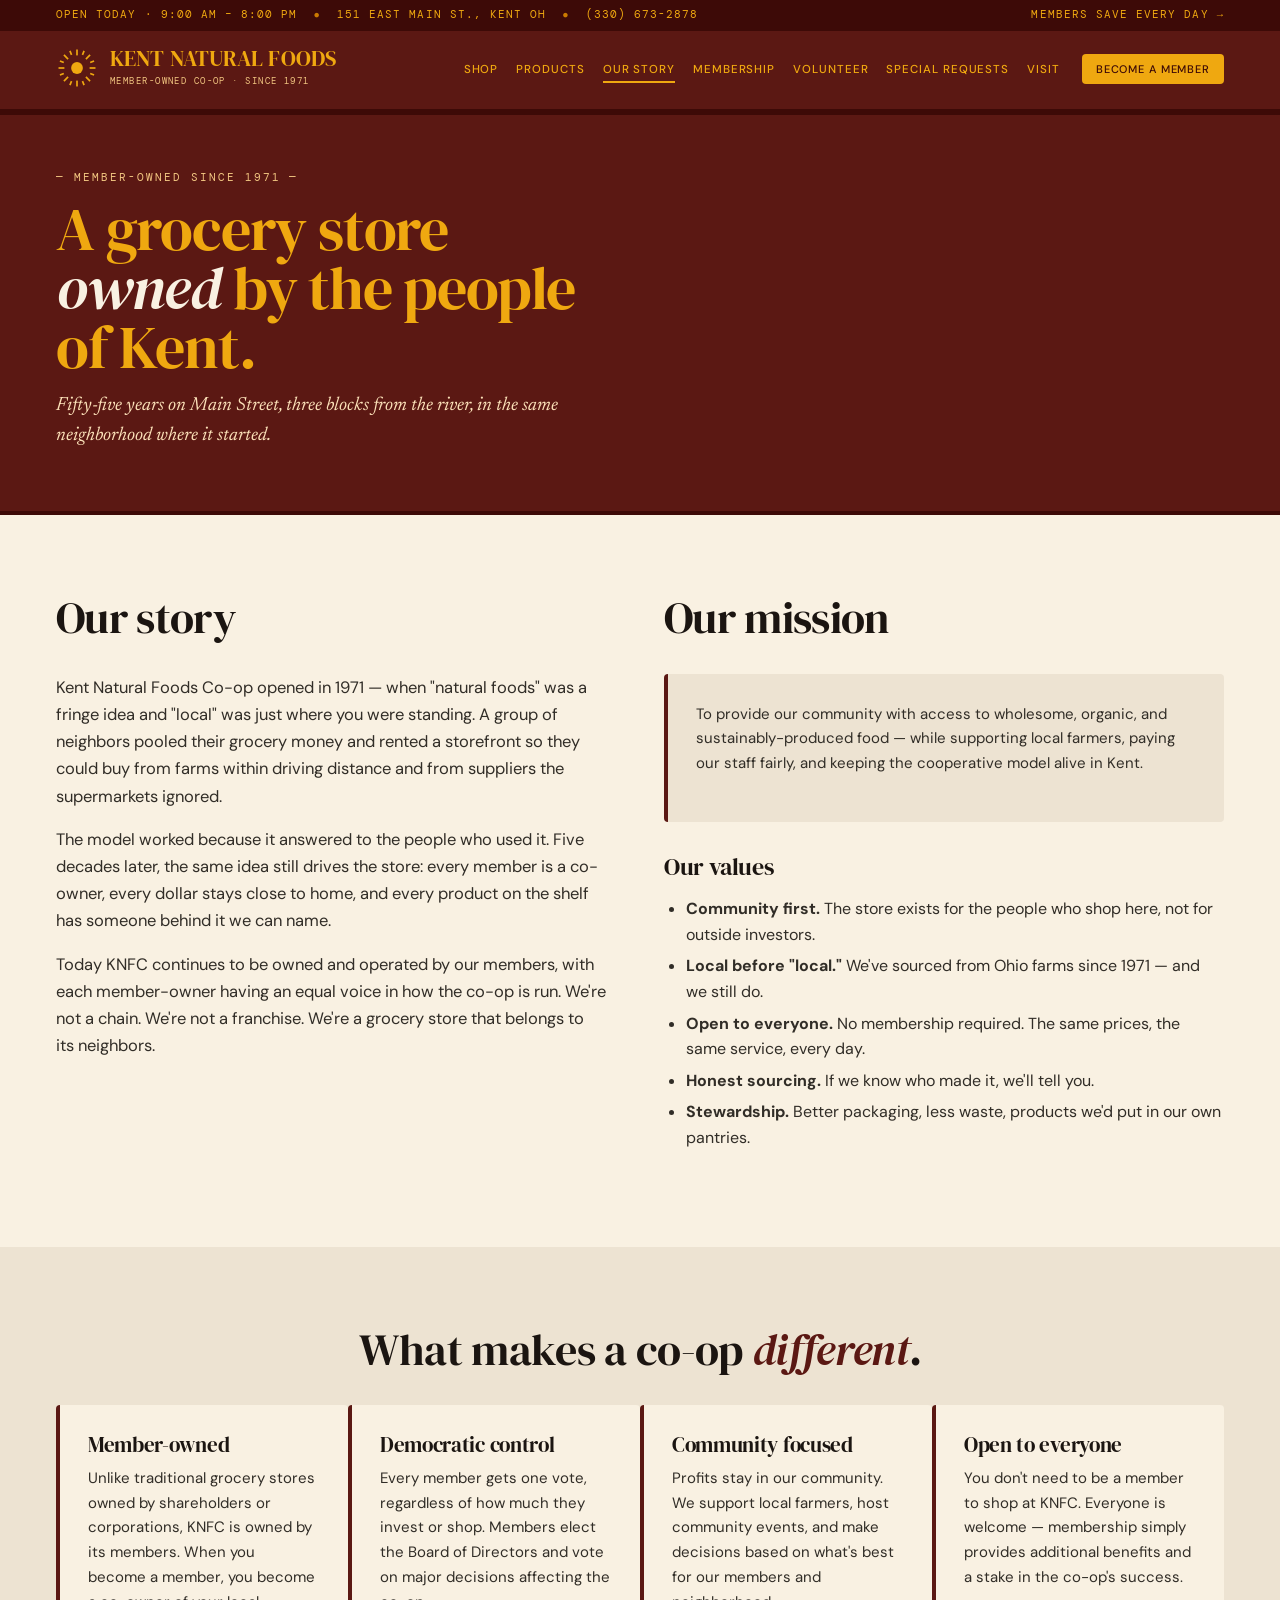
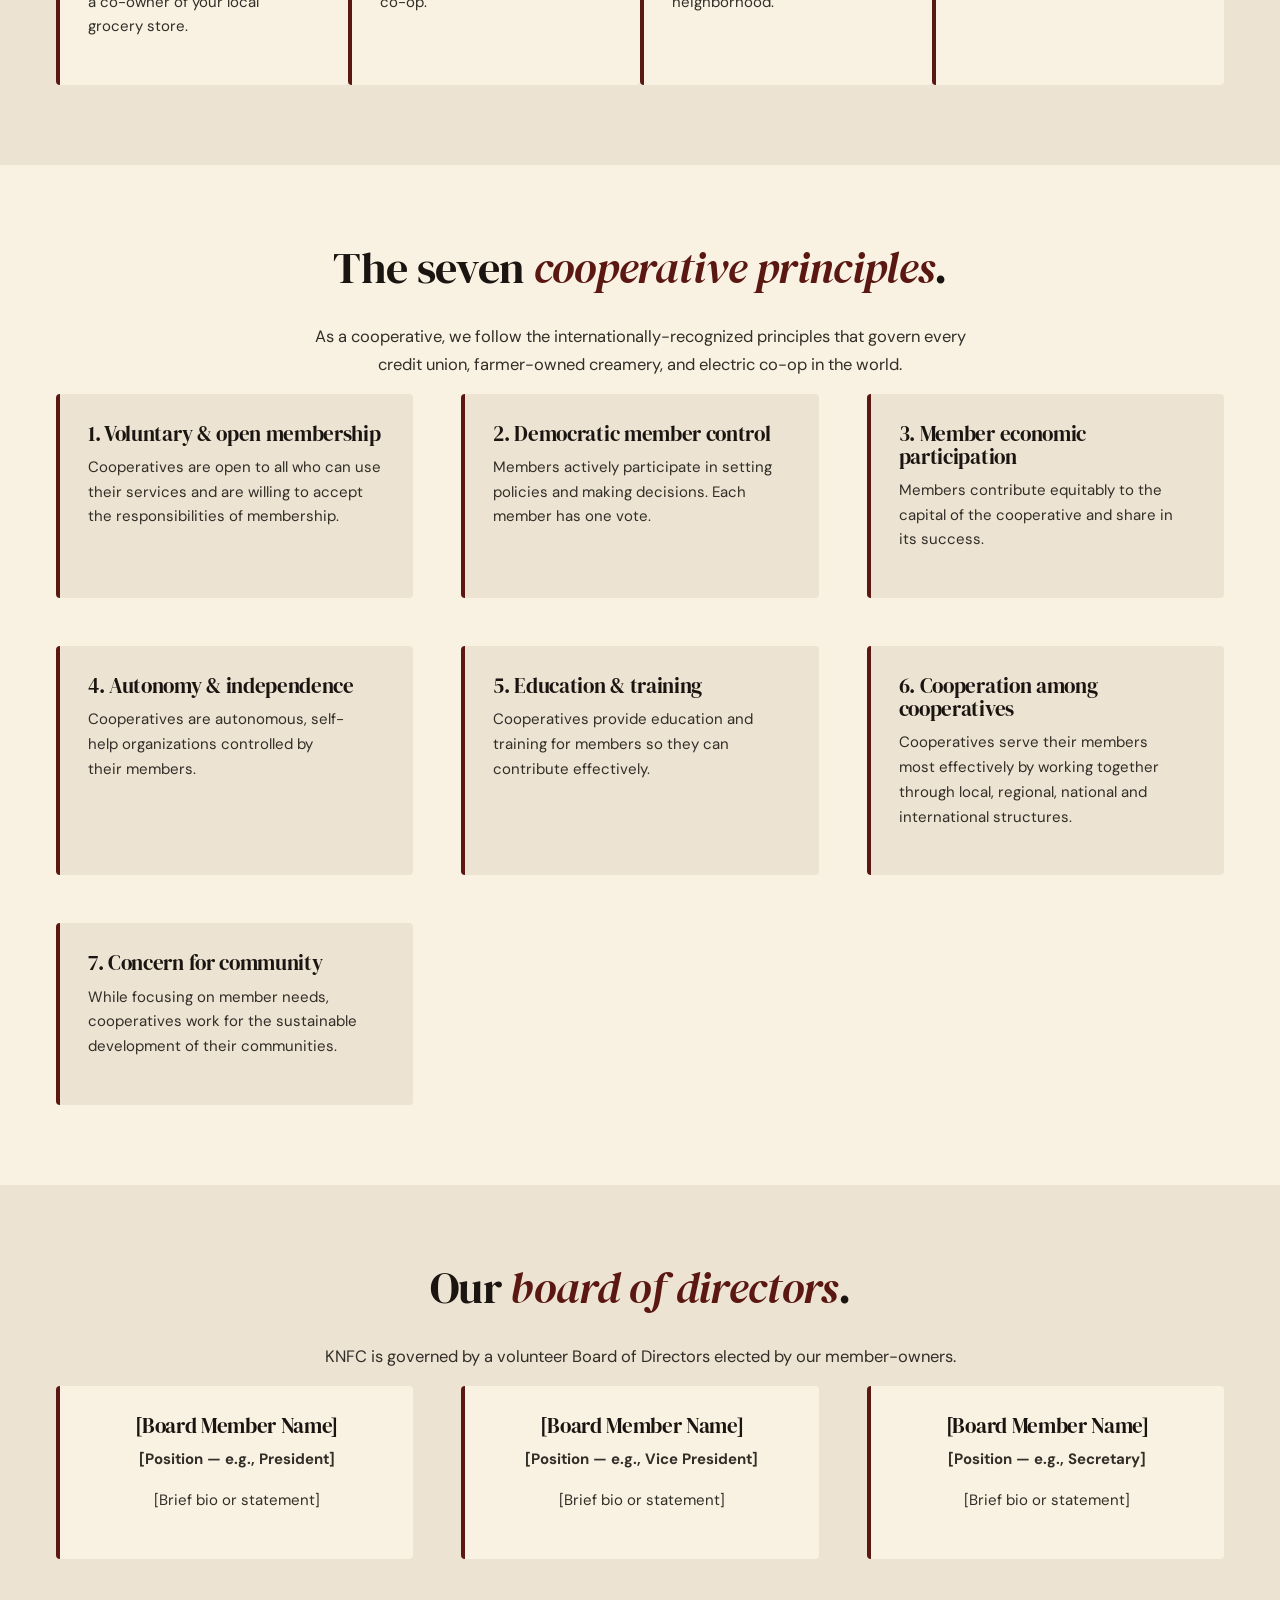
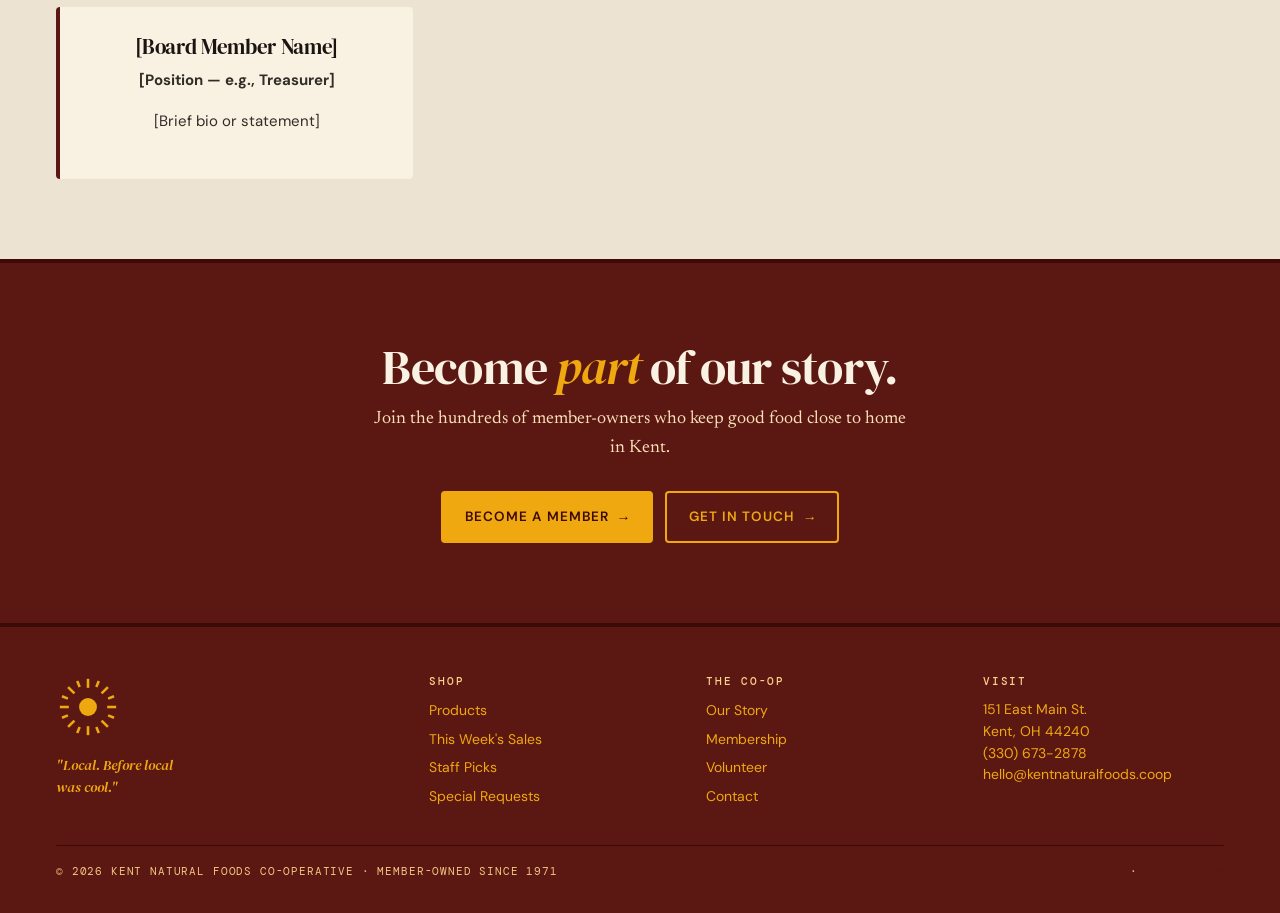
==== about.html @ 54721c62 "Update site design and assets (May 24, 2026)" ====
<!DOCTYPE html>
<html lang="en">
<head>
    <meta charset="UTF-8">
    <meta name="viewport" content="width=device-width, initial-scale=1.0">
    <title>Our Story · Kent Natural Foods Co-op</title>
    <meta name="description" content="Kent Natural Foods Co-op has been a member-owned community grocery store on Main Street since 1971. Our history, mission, and cooperative principles.">
    <link rel="stylesheet" href="css/styles.css?v=2">
    <link rel="preconnect" href="https://fonts.googleapis.com">
    <link rel="preconnect" href="https://fonts.gstatic.com" crossorigin>
    <link href="https://fonts.googleapis.com/css2?family=DM+Serif+Display:ital@0;1&family=Newsreader:ital,opsz,wght@0,6..72,400;0,6..72,500;0,6..72,600;1,6..72,400;1,6..72,500&family=DM+Sans:opsz,wght@9..40,400;9..40,500;9..40,600;9..40,700&family=DM+Mono:wght@400;500&display=swap" rel="stylesheet">
</head>
<body>
    <div id="header-placeholder"></div>

    <main>
        <section class="page-header">
            <div class="container">
                <div class="pre">— Member-owned since 1971 —</div>
                <h1>A grocery store <em>owned</em> by the people of Kent.</h1>
                <p>Fifty-five years on Main Street, three blocks from the river, in the same neighborhood where it started.</p>
            </div>
        </section>

        <section class="content-section">
            <div class="container">
                <div class="content-grid">
                    <div>
                        <h2>Our story</h2>
                        <p>Kent Natural Foods Co-op opened in 1971 — when "natural foods" was a fringe idea and "local" was just where you were standing. A group of neighbors pooled their grocery money and rented a storefront so they could buy from farms within driving distance and from suppliers the supermarkets ignored.</p>
                        <p>The model worked because it answered to the people who used it. Five decades later, the same idea still drives the store: every member is a co-owner, every dollar stays close to home, and every product on the shelf has someone behind it we can name.</p>
                        <p>Today KNFC continues to be owned and operated by our members, with each member-owner having an equal voice in how the co-op is run. We're not a chain. We're not a franchise. We're a grocery store that belongs to its neighbors.</p>
                    </div>
                    <div>
                        <h2>Our mission</h2>
                        <div class="content-card">
                            <p>To provide our community with access to wholesome, organic, and sustainably-produced food — while supporting local farmers, paying our staff fairly, and keeping the cooperative model alive in Kent.</p>
                        </div>

                        <h3 class="mt-2">Our values</h3>
                        <ul>
                            <li><strong>Community first.</strong> The store exists for the people who shop here, not for outside investors.</li>
                            <li><strong>Local before "local."</strong> We've sourced from Ohio farms since 1971 — and we still do.</li>
                            <li><strong>Open to everyone.</strong> No membership required. The same prices, the same service, every day.</li>
                            <li><strong>Honest sourcing.</strong> If we know who made it, we'll tell you.</li>
                            <li><strong>Stewardship.</strong> Better packaging, less waste, products we'd put in our own pantries.</li>
                        </ul>
                    </div>
                </div>
            </div>
        </section>

        <section class="content-section alt-bg">
            <div class="container">
                <h2 class="text-center">What makes a co-op <em>different</em>.</h2>
                <div class="benefits-grid mt-2" style="grid-template-columns: repeat(auto-fit, minmax(240px, 1fr)); border-top: none; margin-top: 2rem;">
                    <div class="content-card">
                        <h3>Member-owned</h3>
                        <p>Unlike traditional grocery stores owned by shareholders or corporations, KNFC is owned by its members. When you become a member, you become a co-owner of your local grocery store.</p>
                    </div>
                    <div class="content-card">
                        <h3>Democratic control</h3>
                        <p>Every member gets one vote, regardless of how much they invest or shop. Members elect the Board of Directors and vote on major decisions affecting the co-op.</p>
                    </div>
                    <div class="content-card">
                        <h3>Community focused</h3>
                        <p>Profits stay in our community. We support local farmers, host community events, and make decisions based on what's best for our members and neighborhood.</p>
                    </div>
                    <div class="content-card">
                        <h3>Open to everyone</h3>
                        <p>You don't need to be a member to shop at KNFC. Everyone is welcome — membership simply provides additional benefits and a stake in the co-op's success.</p>
                    </div>
                </div>
            </div>
        </section>

        <section class="content-section">
            <div class="container">
                <h2 class="text-center">The seven <em>cooperative principles</em>.</h2>
                <p class="text-center mb-2" style="max-width: 60ch; margin-left: auto; margin-right: auto;">As a cooperative, we follow the internationally-recognized principles that govern every credit union, farmer-owned creamery, and electric co-op in the world.</p>
                <div class="content-grid">
                    <div class="content-card">
                        <h3>1. Voluntary &amp; open membership</h3>
                        <p>Cooperatives are open to all who can use their services and are willing to accept the responsibilities of membership.</p>
                    </div>
                    <div class="content-card">
                        <h3>2. Democratic member control</h3>
                        <p>Members actively participate in setting policies and making decisions. Each member has one vote.</p>
                    </div>
                    <div class="content-card">
                        <h3>3. Member economic participation</h3>
                        <p>Members contribute equitably to the capital of the cooperative and share in its success.</p>
                    </div>
                    <div class="content-card">
                        <h3>4. Autonomy &amp; independence</h3>
                        <p>Cooperatives are autonomous, self-help organizations controlled by their members.</p>
                    </div>
                    <div class="content-card">
                        <h3>5. Education &amp; training</h3>
                        <p>Cooperatives provide education and training for members so they can contribute effectively.</p>
                    </div>
                    <div class="content-card">
                        <h3>6. Cooperation among cooperatives</h3>
                        <p>Cooperatives serve their members most effectively by working together through local, regional, national and international structures.</p>
                    </div>
                    <div class="content-card">
                        <h3>7. Concern for community</h3>
                        <p>While focusing on member needs, cooperatives work for the sustainable development of their communities.</p>
                    </div>
                </div>
            </div>
        </section>

        <section class="content-section alt-bg">
            <div class="container">
                <h2 class="text-center">Our <em>board of directors</em>.</h2>
                <p class="text-center mb-2" style="max-width: 60ch; margin-left: auto; margin-right: auto;">KNFC is governed by a volunteer Board of Directors elected by our member-owners.</p>

                <!-- UPDATE with actual board members -->
                <div class="content-grid">
                    <div class="content-card text-center">
                        <h3>[Board Member Name]</h3>
                        <p><strong>[Position — e.g., President]</strong></p>
                        <p>[Brief bio or statement]</p>
                    </div>
                    <div class="content-card text-center">
                        <h3>[Board Member Name]</h3>
                        <p><strong>[Position — e.g., Vice President]</strong></p>
                        <p>[Brief bio or statement]</p>
                    </div>
                    <div class="content-card text-center">
                        <h3>[Board Member Name]</h3>
                        <p><strong>[Position — e.g., Secretary]</strong></p>
                        <p>[Brief bio or statement]</p>
                    </div>
                    <div class="content-card text-center">
                        <h3>[Board Member Name]</h3>
                        <p><strong>[Position — e.g., Treasurer]</strong></p>
                        <p>[Brief bio or statement]</p>
                    </div>
                </div>
            </div>
        </section>

        <section class="cta-section">
            <div class="container">
                <div class="cta-content">
                    <h2>Become <em>part</em> of our story.</h2>
                    <p>Join the hundreds of member-owners who keep good food close to home in Kent.</p>
                    <div class="cta-buttons">
                        <a href="membership.html" class="btn btn-primary">Become a Member</a>
                        <a href="contact.html" class="btn btn-secondary">Get in Touch</a>
                    </div>
                </div>
            </div>
        </section>
    </main>

    <div id="footer-placeholder"></div>

    <script src="js/main.js"></script>
</body>
</html>
---- css/styles.css ----
/* =====================================================
   KNFC Website Styles — v2 (May 2026)
   Kent Natural Foods Co-op · Member-Owned Since 1971
   =====================================================
   Palette pulled from the storefront:
   - Maroon awning + marigold lettering = primary chrome
   - Forest + rust = supporting accents (tote bags, floor)
   - Cream + paper = backgrounds
   ===================================================== */

:root {
    /* PRIMARY CHROME — from the awning */
    --color-maroon:       oklch(0.32 0.10 28);
    --color-maroon-deep:  oklch(0.24 0.08 28);
    --color-maroon-soft:  oklch(0.42 0.10 28);
    --color-marigold:     oklch(0.78 0.16 78);
    --color-marigold-deep:oklch(0.65 0.16 70);

    /* SUPPORTING — from totes + interior */
    --color-forest:       oklch(0.36 0.07 145);
    --color-forest-light: oklch(0.55 0.10 142);
    --color-rust:         oklch(0.58 0.13 50);
    --color-brick:        oklch(0.52 0.12 32);

    /* NEUTRALS */
    --color-cream:        oklch(0.96 0.022 85);
    --color-paper:        oklch(0.92 0.025 80);
    --color-white:        #ffffff;
    --color-ink:          oklch(0.20 0.012 50);
    --color-gray-dark:    oklch(0.30 0.012 80);
    --color-gray:         oklch(0.50 0.010 80);
    --color-gray-light:   oklch(0.85 0.015 80);
    --color-rule:         oklch(0.80 0.020 80);
    --color-black:        #1a1a1a;

    /* LEGACY ALIASES — kept so existing class references still work */
    --color-primary:       var(--color-maroon);
    --color-primary-light: var(--color-maroon-soft);
    --color-primary-dark:  var(--color-maroon-deep);
    --color-secondary:       var(--color-marigold-deep);
    --color-secondary-light: var(--color-marigold);
    --color-accent:  var(--color-rust);
    --color-success: var(--color-forest);
    --color-error:   var(--color-brick);

    /* TYPOGRAPHY */
    --font-display: "DM Serif Display", "Cooper BT", Georgia, serif;
    --font-heading: "DM Serif Display", "Cooper BT", Georgia, serif;
    --font-editorial: "Newsreader", "Iowan Old Style", Georgia, serif;
    --font-body: "DM Sans", -apple-system, BlinkMacSystemFont, "Segoe UI", sans-serif;
    --font-mono: "DM Mono", ui-monospace, Menlo, monospace;

    /* SPACING */
    --spacing-xs: 0.5rem;
    --spacing-sm: 1rem;
    --spacing-md: 2rem;
    --spacing-lg: 3rem;
    --spacing-xl: 5rem;

    /* RADIUS — co-op aesthetic favors crisp corners */
    --radius-sm: 3px;
    --radius-md: 4px;
    --radius-lg: 6px;

    /* SHADOWS */
    --shadow-sm: 0 1px 2px rgba(0,0,0,0.06);
    --shadow-md: 0 8px 18px -10px rgba(0,0,0,0.18);
    --shadow-lg: 0 24px 48px -20px rgba(0,0,0,0.20);

    /* TRANSITIONS */
    --transition-fast: 0.18s ease;
    --transition-normal: 0.28s ease;
}

/* =====================================================
   RESET & BASE
   ===================================================== */
*, *::before, *::after { box-sizing: border-box; margin: 0; padding: 0; }
html { font-size: 16px; scroll-behavior: smooth; }
body {
    font-family: var(--font-body);
    font-size: 16px;
    line-height: 1.6;
    color: var(--color-ink);
    background-color: var(--color-cream);
    -webkit-font-smoothing: antialiased;
}
img { max-width: 100%; height: auto; display: block; }

a {
    color: var(--color-maroon);
    text-decoration: none;
    transition: color var(--transition-fast);
}
a:hover { color: var(--color-maroon-soft); }

h1, h2, h3, h4, h5, h6 {
    font-family: var(--font-display);
    font-weight: 400;
    line-height: 1.1;
    letter-spacing: -0.015em;
    color: var(--color-ink);
}
h1 { font-size: 3rem; }
h2 { font-size: 2.25rem; }
h3 { font-size: 1.45rem; }
h4 { font-size: 1.15rem; }

p { text-wrap: pretty; }

/* Container */
.container {
    width: 100%;
    max-width: 1200px;
    margin: 0 auto;
    padding: 0 var(--spacing-sm);
}

/* =====================================================
   THE AWNING HEADER — the literal storefront awning
   ===================================================== */
.site-header {
    background-color: var(--color-maroon);
    border-bottom: 4px solid var(--color-maroon-deep);
    position: sticky;
    top: 0;
    z-index: 1000;
    box-shadow: 0 2px 0 var(--color-maroon-deep);
}

/* Thin utility ribbon ABOVE the awning */
.utility-ribbon {
    background-color: var(--color-maroon-deep);
    color: var(--color-marigold);
    font-family: var(--font-mono);
    font-size: 10.5px;
    letter-spacing: 0.10em;
    text-transform: uppercase;
    padding: 8px 0;
    line-height: 1.4;
}
.utility-ribbon .container {
    display: flex;
    justify-content: space-between;
    flex-wrap: wrap;
    gap: 8px 20px;
    align-items: center;
}
.utility-ribbon .dot {
    color: var(--color-marigold-deep);
    margin: 0 8px;
}
.utility-ribbon a { color: var(--color-marigold); }

.header-content {
    display: flex;
    justify-content: space-between;
    align-items: center;
    padding: 16px 0 20px;
    gap: 20px;
}

/* WORDMARK lockup — sun mark + KNFC */
.logo {
    display: flex;
    align-items: center;
    gap: 12px;
    text-decoration: none;
    flex-shrink: 0;
    min-width: 0;
}
.logo:hover { color: inherit; }
.logo-sun {
    width: 42px;
    height: 42px;
    color: var(--color-marigold);
    flex-shrink: 0;
}
.logo-sun svg { width: 100%; height: 100%; display: block; }
.logo-text-wrap { display: flex; flex-direction: column; min-width: 0; }
.logo-text {
    font-family: var(--font-display);
    font-size: 22px;
    color: var(--color-marigold);
    line-height: 1;
    letter-spacing: 0.005em;
    text-transform: uppercase;
    white-space: nowrap;
}
.logo-tagline {
    font-family: var(--font-mono);
    font-size: 9px;
    letter-spacing: 0.16em;
    text-transform: uppercase;
    color: oklch(0.85 0.10 78);
    margin-top: 5px;
    white-space: nowrap;
}

/* NAV */
.nav-links {
    display: flex;
    list-style: none;
    gap: 18px;
    align-items: center;
}
.nav-links a {
    font-family: var(--font-body);
    font-weight: 500;
    font-size: 11.5px;
    letter-spacing: 0.08em;
    text-transform: uppercase;
    color: var(--color-marigold);
    padding: 6px 0;
    position: relative;
    white-space: nowrap;
}
.nav-links a::after {
    content: '';
    position: absolute;
    bottom: 0; left: 0; right: 0;
    height: 2px;
    background-color: var(--color-marigold);
    transform: scaleX(0);
    transform-origin: left;
    transition: transform var(--transition-fast);
}
.nav-links a:hover::after,
.nav-links a.active::after { transform: scaleX(1); }
.nav-links a.active { color: var(--color-marigold); }

/* Membership CTA in nav */
.nav-cta {
    background-color: var(--color-marigold);
    color: var(--color-maroon-deep) !important;
    padding: 8px 14px !important;
    border-radius: var(--radius-md);
    font-weight: 600;
    font-size: 11px !important;
    transition: background-color var(--transition-fast);
    margin-left: 4px;
}
.nav-cta::after { display: none; }
.nav-cta:hover { background-color: var(--color-marigold-deep); }

/* Mobile menu toggle */
.mobile-menu-toggle {
    display: none;
    flex-direction: column;
    gap: 5px;
    background: none;
    border: none;
    cursor: pointer;
    padding: 6px;
}
.mobile-menu-toggle span {
    display: block;
    width: 24px;
    height: 2.5px;
    background-color: var(--color-marigold);
    transition: var(--transition-fast);
}

/* =====================================================
   BUTTONS
   ===================================================== */
.btn {
    display: inline-flex;
    align-items: center;
    justify-content: center;
    gap: 10px;
    padding: 13px 22px;
    font-family: var(--font-body);
    font-size: 13.5px;
    font-weight: 600;
    text-transform: uppercase;
    letter-spacing: 0.08em;
    text-align: center;
    text-decoration: none;
    border-radius: var(--radius-md);
    cursor: pointer;
    transition: all var(--transition-fast);
    border: 2px solid transparent;
}
.btn::after {
    content: '→';
    font-family: var(--font-mono);
    font-weight: 400;
    font-size: 14px;
}
.btn-primary {
    background-color: var(--color-maroon);
    color: var(--color-marigold);
    border-color: var(--color-maroon);
}
.btn-primary:hover {
    background-color: var(--color-maroon-deep);
    border-color: var(--color-maroon-deep);
    color: var(--color-marigold);
}
.btn-secondary {
    background-color: transparent;
    color: var(--color-maroon);
    border-color: var(--color-maroon);
}
.btn-secondary:hover {
    background-color: var(--color-maroon);
    color: var(--color-marigold);
}
.btn-outline {
    background-color: transparent;
    color: var(--color-maroon);
    border-color: var(--color-maroon);
}
.btn-outline:hover {
    background-color: var(--color-maroon);
    color: var(--color-marigold);
}
.btn-sm { padding: 9px 16px; font-size: 11.5px; }

/* =====================================================
   HERO — split: storefront photo + chunky type
   ===================================================== */
.hero {
    display: grid;
    grid-template-columns: 1fr 1fr;
    background-color: var(--color-cream);
    border-bottom: 4px solid var(--color-maroon-deep);
}
.hero-photo {
    background: url('../images/Storefront-main.jpeg') center 30% / cover no-repeat;
    min-height: 580px;
    position: relative;
}
.hero-photo .open-badge {
    position: absolute;
    bottom: 28px; left: 28px;
    background-color: var(--color-maroon-deep);
    color: var(--color-marigold);
    padding: 12px 16px;
    font-family: var(--font-mono);
    font-size: 10.5px;
    letter-spacing: 0.16em;
    text-transform: uppercase;
    border-left: 4px solid var(--color-marigold);
}
.hero-photo .open-badge b {
    display: block;
    color: var(--color-cream);
    font-size: 13px;
    font-weight: 500;
    margin-top: 4px;
}

.hero-content {
    padding: 64px 48px;
    display: flex;
    flex-direction: column;
    justify-content: center;
}
.hero-eyebrow {
    font-family: var(--font-mono);
    font-size: 11.5px;
    letter-spacing: 0.20em;
    text-transform: uppercase;
    color: var(--color-maroon);
}
.hero h1 {
    font-family: var(--font-display);
    font-weight: 400;
    font-size: clamp(48px, 5.5vw, 72px);
    line-height: 0.96;
    letter-spacing: -0.02em;
    color: var(--color-ink);
    margin-top: 14px;
}
.hero h1 em {
    font-style: italic;
    color: var(--color-maroon);
}
.hero .since {
    font-family: var(--font-editorial);
    font-style: italic;
    font-size: 22px;
    color: var(--color-rust);
    margin-top: 16px;
}
.hero p {
    font-size: 17px;
    line-height: 1.6;
    color: var(--color-gray-dark);
    margin-top: 22px;
    max-width: 42ch;
}
.hero-buttons {
    display: flex;
    gap: 12px;
    margin-top: 28px;
    flex-wrap: wrap;
}

/* =====================================================
   MARQUEE — values strip between sections
   ===================================================== */
.marquee {
    background-color: var(--color-maroon-deep);
    color: var(--color-marigold);
    padding: 16px 0;
    overflow: hidden;
    border-top: 4px solid var(--color-maroon);
}
.marquee-track {
    display: flex;
    gap: 26px;
    align-items: center;
    font-family: var(--font-display);
    font-style: italic;
    font-size: 21px;
    white-space: nowrap;
    padding-left: 24px;
    animation: marquee-scroll 38s linear infinite;
}
.marquee-track .sep {
    display: inline-block;
    width: 8px; height: 8px;
    background-color: var(--color-marigold-deep);
    border-radius: 50%;
    flex-shrink: 0;
}
@keyframes marquee-scroll {
    from { transform: translateX(0); }
    to   { transform: translateX(-50%); }
}
@media (prefers-reduced-motion: reduce) {
    .marquee-track { animation: none; }
}

/* =====================================================
   QUICK INFO / VISIT STRIP
   ===================================================== */
.quick-info {
    padding: var(--spacing-xl) 0;
    background-color: var(--color-paper);
    border-bottom: 1px solid var(--color-rule);
}
.info-cards {
    display: grid;
    grid-template-columns: 1.2fr 1fr 1fr 1fr;
    gap: 36px;
    align-items: end;
}
.info-card { background: transparent; padding: 0; }
.info-card.info-title h2 {
    font-family: var(--font-display);
    font-size: 42px;
    line-height: 1;
    letter-spacing: -0.018em;
    max-width: 11ch;
    color: var(--color-ink);
}
.info-card.info-title h2 em {
    font-style: italic;
    color: var(--color-maroon);
}
.info-card .info-icon {
    display: none; /* emoji icons replaced with mono labels */
}
.info-card h3 {
    font-family: var(--font-mono);
    font-size: 10.5px;
    letter-spacing: 0.16em;
    text-transform: uppercase;
    color: var(--color-maroon);
    margin-bottom: 10px;
    font-weight: 500;
}
.info-card p {
    font-family: var(--font-editorial);
    font-weight: 500;
    font-size: 19px;
    line-height: 1.35;
    color: var(--color-ink);
}
.info-card a { color: var(--color-maroon); }
.info-card .info-tiny {
    display: block;
    font-family: var(--font-mono);
    font-size: 10.5px;
    color: var(--color-gray);
    margin-top: 8px;
    letter-spacing: 0.05em;
    text-transform: uppercase;
}

/* =====================================================
   MANIFESTO STRIP — "Before local was cool"
   ===================================================== */
.manifesto {
    padding: 80px 0;
    background-color: var(--color-cream);
    border-bottom: 1px solid var(--color-rule);
}
.manifesto .container {
    display: grid;
    grid-template-columns: 1fr 1.2fr;
    gap: 56px;
    align-items: center;
}
.manifesto-image {
    height: 460px;
    background: url('../images/Bags-knfc.jpeg') 60% 40% / cover no-repeat;
    border-radius: var(--radius-md);
}
.manifesto-copy .pre {
    font-family: var(--font-mono);
    font-size: 11.5px;
    letter-spacing: 0.18em;
    text-transform: uppercase;
    color: var(--color-maroon);
    margin-bottom: 12px;
}
.manifesto-copy h2 {
    font-family: var(--font-display);
    font-size: clamp(40px, 4.5vw, 60px);
    line-height: 1;
    letter-spacing: -0.02em;
}
.manifesto-copy h2 em {
    font-style: italic;
    color: var(--color-maroon);
}
.manifesto-copy p {
    font-family: var(--font-editorial);
    font-size: 19px;
    line-height: 1.55;
    color: var(--color-gray-dark);
    margin-top: 24px;
    max-width: 50ch;
}
.manifesto-copy p em {
    font-style: italic;
    color: var(--color-maroon);
}
.manifesto-signoff {
    font-family: var(--font-mono);
    font-size: 11px;
    letter-spacing: 0.16em;
    color: var(--color-gray);
    margin-top: 24px;
    text-transform: uppercase;
}

/* =====================================================
   FEATURE LINKS — Sales / Picks / Learn
   ===================================================== */
.feature-links {
    padding: var(--spacing-lg) 0;
    background-color: var(--color-paper);
}
.feature-link-cards {
    display: grid;
    grid-template-columns: repeat(auto-fit, minmax(260px, 1fr));
    gap: 18px;
}
.feature-link-card {
    display: flex;
    flex-direction: column;
    background-color: var(--color-cream);
    border: 1px solid var(--color-rule);
    border-left: 4px solid var(--color-maroon);
    padding: 28px 26px 26px;
    text-decoration: none;
    color: var(--color-ink);
    transition: transform var(--transition-fast), border-color var(--transition-fast);
    border-radius: var(--radius-md);
}
.feature-link-card:hover {
    transform: translateY(-3px);
    color: var(--color-ink);
    border-left-color: var(--color-marigold-deep);
}
.feature-link-icon { display: none; }
.feature-link-card h3 {
    font-family: var(--font-display);
    font-size: 26px;
    color: var(--color-ink);
    margin-bottom: 8px;
    line-height: 1.1;
}
.feature-link-card p {
    font-family: var(--font-editorial);
    font-size: 15.5px;
    color: var(--color-gray-dark);
    line-height: 1.5;
    flex: 1;
}
.feature-link-cta {
    display: inline-block;
    margin-top: 18px;
    font-family: var(--font-mono);
    font-size: 11px;
    font-weight: 500;
    letter-spacing: 0.14em;
    text-transform: uppercase;
    color: var(--color-maroon);
    border-bottom: 1px solid var(--color-maroon);
    padding-bottom: 2px;
    align-self: flex-start;
}

/* =====================================================
   WHY CO-OP / PRINCIPLES — dark band with sun
   ===================================================== */
.why-coop {
    padding: var(--spacing-xl) 0;
    background-color: var(--color-maroon-deep);
    color: var(--color-marigold);
    position: relative;
    overflow: hidden;
}
.why-coop .big-sun {
    position: absolute;
    top: -120px; right: -120px;
    width: 460px; height: 460px;
    color: oklch(0.30 0.10 28);
    opacity: 0.85;
    pointer-events: none;
}
.why-coop .container { position: relative; z-index: 1; }
.why-coop h2 {
    font-family: var(--font-display);
    color: var(--color-cream);
    font-size: clamp(42px, 4.5vw, 56px);
    line-height: 1;
    margin-bottom: 14px;
}
.why-coop h2 em {
    font-style: italic;
    color: var(--color-marigold);
}
.why-coop .pre {
    font-family: var(--font-mono);
    font-size: 11.5px;
    letter-spacing: 0.18em;
    text-transform: uppercase;
    color: var(--color-marigold-deep);
    margin-bottom: 24px;
}
.benefits-grid {
    display: grid;
    grid-template-columns: repeat(auto-fit, minmax(220px, 1fr));
    gap: 0;
    margin-top: 40px;
    border-top: 1px solid var(--color-marigold);
}
.benefit {
    padding: 28px 24px 30px;
    background-color: transparent;
    border-right: 1px solid oklch(0.32 0.08 28);
    border-bottom: 1px solid oklch(0.32 0.08 28);
    border-left: none;
}
.benefit:last-child { border-right: none; }
.benefit h3 {
    font-family: var(--font-display);
    font-style: italic;
    font-size: 22px;
    color: var(--color-cream);
    margin-bottom: 10px;
    line-height: 1.2;
}
.benefit h3::before {
    content: '— ';
    color: var(--color-marigold);
    font-style: normal;
}
.benefit p {
    font-family: var(--font-editorial);
    font-size: 15px;
    color: oklch(0.85 0.04 78);
    line-height: 1.55;
}
.cta-center {
    text-align: center;
    margin-top: 36px;
}
.cta-center .btn-outline {
    color: var(--color-marigold);
    border-color: var(--color-marigold);
}
.cta-center .btn-outline:hover {
    background-color: var(--color-marigold);
    color: var(--color-maroon-deep);
}

/* =====================================================
   DEPARTMENTS — image-led grid
   ===================================================== */
.departments-section {
    padding: var(--spacing-xl) 0;
    background-color: var(--color-paper);
    border-bottom: 1px solid var(--color-rule);
}
.departments-head {
    display: grid;
    grid-template-columns: 1fr 1fr;
    gap: 56px;
    align-items: end;
    margin-bottom: 36px;
}
.departments-head h2 {
    font-family: var(--font-display);
    font-size: clamp(40px, 4.5vw, 56px);
    line-height: 0.98;
    letter-spacing: -0.02em;
    max-width: 14ch;
}
.departments-head h2 em {
    font-style: italic;
    color: var(--color-maroon);
}
.departments-head p {
    font-family: var(--font-editorial);
    font-size: 17px;
    line-height: 1.55;
    color: var(--color-gray-dark);
    max-width: 48ch;
}
.dept-grid {
    display: grid;
    grid-template-columns: repeat(4, 1fr);
    gap: 16px;
}
.dept-card {
    aspect-ratio: 3 / 4;
    background-color: var(--color-cream);
    border-radius: var(--radius-md);
    overflow: hidden;
    display: flex;
    flex-direction: column;
    text-decoration: none;
    color: inherit;
    transition: transform var(--transition-fast);
}
.dept-card:hover { transform: translateY(-3px); color: inherit; }
.dept-card .dept-img {
    flex: 1;
    background-size: cover;
    background-position: center;
}
.dept-card .dept-label {
    background-color: var(--color-maroon);
    color: var(--color-marigold);
    padding: 12px 14px;
    display: flex;
    justify-content: space-between;
    align-items: center;
}
.dept-card .dept-name {
    font-family: var(--font-display);
    font-style: italic;
    font-size: 18px;
    line-height: 1;
}
.dept-card .dept-num {
    font-family: var(--font-mono);
    font-size: 10px;
    letter-spacing: 0.12em;
    color: var(--color-marigold);
    opacity: 0.7;
}

/* =====================================================
   ANNOUNCEMENTS / COMMUNITY BOARD
   ===================================================== */
.announcements {
    padding: var(--spacing-xl) 0;
    background-color: var(--color-cream);
    border-bottom: 1px solid var(--color-rule);
}
.announcements h2 {
    font-family: var(--font-display);
    font-size: clamp(36px, 4vw, 48px);
    color: var(--color-ink);
    margin-bottom: 36px;
    line-height: 1;
}
.announcements h2 em {
    font-style: italic;
    color: var(--color-maroon);
}
.announcement-cards {
    display: grid;
    grid-template-columns: repeat(auto-fit, minmax(280px, 1fr));
    gap: 22px;
}
.announcement-card {
    background-color: var(--color-paper);
    padding: 26px 26px 28px;
    position: relative;
    border-radius: 2px;
    transform: rotate(-0.3deg);
    box-shadow: var(--shadow-md);
}
.announcement-card:nth-child(2) { transform: rotate(0.5deg); }
.announcement-card:nth-child(3) { transform: rotate(-0.2deg); }
.announcement-card:nth-child(4) { transform: rotate(0.4deg); }
.announcement-card::before {
    content: '';
    position: absolute;
    top: -8px; left: 50%; transform: translateX(-50%);
    width: 14px; height: 14px;
    background-color: var(--color-marigold);
    border-radius: 50%;
    box-shadow: 0 2px 3px rgba(0,0,0,0.25), inset -2px -2px 0 var(--color-marigold-deep);
}
.announcement-date {
    font-family: var(--font-mono);
    font-size: 10.5px;
    letter-spacing: 0.14em;
    text-transform: uppercase;
    color: var(--color-maroon);
}
.announcement-card h3 {
    font-family: var(--font-display);
    font-size: 22px;
    margin-top: 12px;
    line-height: 1.2;
}
.announcement-card p {
    font-family: var(--font-editorial);
    font-size: 14.5px;
    color: var(--color-gray-dark);
    line-height: 1.55;
    margin-top: 10px;
}

/* Announcement category badges */
.announcement-meta {
    display: flex;
    align-items: center;
    gap: 10px;
    margin-bottom: 8px;
    flex-wrap: wrap;
}
.announcement-badge {
    display: inline-block;
    padding: 3px 10px;
    border-radius: 20px;
    font-family: var(--font-mono);
    font-size: 9.5px;
    font-weight: 500;
    text-transform: uppercase;
    letter-spacing: 0.10em;
}
.cat-event   { background-color: oklch(0.92 0.06 80);  color: var(--color-maroon); }
.cat-general { background-color: oklch(0.88 0.06 145); color: var(--color-forest); }
.cat-policy  { background-color: oklch(0.88 0.05 230); color: oklch(0.30 0.10 230); }

/* =====================================================
   CTA SECTION
   ===================================================== */
.cta-section {
    padding: var(--spacing-xl) 0;
    background-color: var(--color-maroon);
    color: var(--color-marigold);
    text-align: center;
    border-top: 4px solid var(--color-maroon-deep);
}
.cta-section h2 {
    color: var(--color-cream);
    font-family: var(--font-display);
    font-size: clamp(36px, 4vw, 48px);
    margin-bottom: 14px;
    line-height: 1;
}
.cta-section h2 em { font-style: italic; color: var(--color-marigold); }
.cta-content p {
    font-family: var(--font-editorial);
    font-size: 18px;
    max-width: 540px;
    margin: 0 auto 28px;
    color: oklch(0.92 0.06 78);
}
.cta-buttons {
    display: flex;
    gap: 12px;
    justify-content: center;
    flex-wrap: wrap;
}
.cta-section .btn-primary {
    background-color: var(--color-marigold);
    color: var(--color-maroon-deep);
    border-color: var(--color-marigold);
}
.cta-section .btn-primary:hover {
    background-color: var(--color-marigold-deep);
    border-color: var(--color-marigold-deep);
    color: var(--color-maroon-deep);
}
.cta-section .btn-secondary {
    background-color: transparent;
    color: var(--color-marigold);
    border-color: var(--color-marigold);
}
.cta-section .btn-secondary:hover {
    background-color: var(--color-marigold);
    color: var(--color-maroon-deep);
}

/* =====================================================
   PAGE HEADER — inner pages (the awning band, slim)
   ===================================================== */
.page-header {
    background-color: var(--color-maroon);
    color: var(--color-marigold);
    padding: 56px 0 60px;
    text-align: left;
    border-bottom: 4px solid var(--color-maroon-deep);
    position: relative;
    overflow: hidden;
}
.page-header::after {
    content: '';
    position: absolute;
    left: 0; right: 0; bottom: -4px; height: 4px;
    background: repeating-linear-gradient(90deg,
        var(--color-maroon-deep) 0 14px,
        oklch(0.18 0.06 28) 14px 28px);
}
.page-header .pre {
    font-family: var(--font-mono);
    font-size: 11px;
    letter-spacing: 0.18em;
    text-transform: uppercase;
    color: oklch(0.85 0.10 78);
    margin-bottom: 14px;
}
.page-header h1 {
    color: var(--color-marigold);
    font-family: var(--font-display);
    font-size: clamp(40px, 5vw, 60px);
    line-height: 0.98;
    margin-bottom: 14px;
    max-width: 18ch;
    letter-spacing: -0.02em;
}
.page-header h1 em {
    font-style: italic;
    color: var(--color-cream);
}
.page-header p {
    font-family: var(--font-editorial);
    font-style: italic;
    font-size: 19px;
    color: oklch(0.92 0.06 78);
    max-width: 56ch;
}

/* =====================================================
   CONTENT SECTIONS
   ===================================================== */
.content-section {
    padding: var(--spacing-xl) 0;
    background-color: var(--color-cream);
}
.content-section.alt-bg { background-color: var(--color-paper); }

.content-section h2 {
    font-family: var(--font-display);
    color: var(--color-ink);
    font-size: clamp(32px, 3.5vw, 44px);
    margin-bottom: var(--spacing-md);
    line-height: 1.05;
}
.content-section h2 em {
    font-style: italic;
    color: var(--color-maroon);
}
.content-section h3 {
    color: var(--color-ink);
    margin-bottom: var(--spacing-sm);
    font-family: var(--font-display);
    font-size: 24px;
}
.content-section p {
    font-family: var(--font-body);
    font-size: 16.5px;
    line-height: 1.65;
    color: var(--color-gray-dark);
    margin-bottom: var(--spacing-sm);
}
.content-section ul, .content-section ol {
    padding-left: 1.4em;
    margin-bottom: var(--spacing-sm);
}
.content-section li {
    font-size: 16px;
    line-height: 1.6;
    color: var(--color-gray-dark);
    margin-bottom: 6px;
}

.content-grid {
    display: grid;
    grid-template-columns: repeat(auto-fit, minmax(280px, 1fr));
    gap: var(--spacing-lg);
}
.content-card {
    background-color: var(--color-paper);
    padding: 28px 28px 30px;
    border-radius: var(--radius-md);
    border-left: 4px solid var(--color-maroon);
}
.content-section.alt-bg .content-card { background-color: var(--color-cream); }
.content-card h3 {
    font-family: var(--font-display);
    font-size: 21px;
    margin-bottom: 10px;
}
.content-card p { font-size: 15px; }

/* =====================================================
   PRODUCTS / INVENTORY TABLE
   ===================================================== */
.products-controls {
    display: flex;
    gap: 12px;
    flex-wrap: wrap;
    margin-bottom: var(--spacing-md);
}
.search-input {
    flex: 1;
    min-width: 200px;
    padding: 13px 16px;
    border: 2px solid var(--color-rule);
    border-radius: var(--radius-md);
    font-family: var(--font-body);
    font-size: 15px;
    background-color: var(--color-cream);
}
.search-input:focus {
    outline: none;
    border-color: var(--color-maroon);
}
.filter-select {
    padding: 13px 16px;
    border: 2px solid var(--color-rule);
    border-radius: var(--radius-md);
    font-family: var(--font-body);
    font-size: 15px;
    background-color: var(--color-cream);
    cursor: pointer;
}
.filter-select:focus { outline: none; border-color: var(--color-maroon); }

.inventory-table-wrapper {
    overflow-x: auto;
    background-color: var(--color-cream);
    border-radius: var(--radius-md);
    border: 1px solid var(--color-rule);
}
.inventory-table { width: 100%; border-collapse: collapse; }
.inventory-table th, .inventory-table td {
    padding: 14px 16px;
    text-align: left;
    border-bottom: 1px solid var(--color-rule);
}
.inventory-table th {
    background-color: var(--color-maroon);
    color: var(--color-marigold);
    font-family: var(--font-mono);
    font-size: 11.5px;
    letter-spacing: 0.14em;
    text-transform: uppercase;
    font-weight: 500;
    position: sticky;
    top: 0;
}
.inventory-table td { font-size: 14.5px; }
.inventory-table tr:hover { background-color: var(--color-paper); }
.inventory-table tr:last-child td { border-bottom: none; }

.stock-badge {
    display: inline-block;
    padding: 4px 12px;
    border-radius: 20px;
    font-family: var(--font-mono);
    font-size: 10.5px;
    font-weight: 500;
    letter-spacing: 0.10em;
    text-transform: uppercase;
}
.stock-badge.in-stock     { background-color: oklch(0.92 0.07 145); color: var(--color-forest); }
.stock-badge.low-stock    { background-color: oklch(0.92 0.10 78);  color: var(--color-maroon); }
.stock-badge.out-of-stock { background-color: oklch(0.92 0.05 28);  color: var(--color-brick); }

.last-updated {
    text-align: right;
    font-family: var(--font-mono);
    font-size: 11px;
    letter-spacing: 0.06em;
    color: var(--color-gray);
    margin-top: 12px;
    text-transform: uppercase;
}
.loading-spinner {
    display: flex;
    justify-content: center;
    align-items: center;
    padding: var(--spacing-xl);
    font-family: var(--font-mono);
    font-size: 12px;
    letter-spacing: 0.12em;
    text-transform: uppercase;
    color: var(--color-gray);
}

/* =====================================================
   VOLUNTEER PAGE
   ===================================================== */
.volunteer-opportunities {
    display: grid;
    grid-template-columns: repeat(auto-fit, minmax(280px, 1fr));
    gap: 22px;
}
.volunteer-card {
    background-color: var(--color-cream);
    border: 1px solid var(--color-rule);
    border-radius: var(--radius-md);
    overflow: hidden;
}
.volunteer-card-header {
    background-color: var(--color-maroon);
    color: var(--color-marigold);
    padding: 16px 22px;
}
.volunteer-card-header h3 {
    color: var(--color-marigold);
    font-family: var(--font-display);
    font-style: italic;
    font-size: 22px;
    margin: 0;
    line-height: 1.15;
}
.volunteer-card-body { padding: 22px 22px 24px; }
.volunteer-card-body p { font-size: 14.5px; margin-bottom: 10px; }
.volunteer-card-body ul {
    margin-left: 0;
    padding-left: 1.2em;
    margin-bottom: 12px;
}
.volunteer-card-body li {
    margin-bottom: 4px;
    font-size: 14px;
}

/* =====================================================
   MEMBERSHIP PAGE
   ===================================================== */
.membership-tiers {
    display: grid;
    grid-template-columns: repeat(auto-fit, minmax(280px, 1fr));
    gap: 22px;
    margin-top: var(--spacing-md);
}
.tier-card {
    background-color: var(--color-cream);
    border: 1px solid var(--color-rule);
    border-radius: var(--radius-md);
    overflow: hidden;
    text-align: center;
}
.tier-card.featured {
    border: 3px solid var(--color-maroon);
    transform: scale(1.02);
    box-shadow: var(--shadow-md);
}
.tier-header {
    background-color: var(--color-maroon);
    color: var(--color-marigold);
    padding: 28px 24px 24px;
}
.tier-card.featured .tier-header {
    background-color: var(--color-marigold);
    color: var(--color-maroon-deep);
}
.tier-header h3 {
    color: inherit;
    font-family: var(--font-display);
    font-style: italic;
    font-size: 24px;
    margin-bottom: 12px;
}
.tier-price {
    font-family: var(--font-display);
    font-size: 44px;
    font-weight: 400;
    line-height: 1;
    color: inherit;
}
.tier-price span {
    font-family: var(--font-body);
    font-size: 14px;
    font-weight: 400;
    letter-spacing: 0.05em;
}
.tier-body { padding: 24px 24px 28px; }
.tier-benefits {
    list-style: none;
    text-align: left;
    margin-bottom: var(--spacing-md);
    padding-left: 0;
}
.tier-benefits li {
    padding: 10px 0;
    border-bottom: 1px solid var(--color-rule);
    font-size: 14.5px;
    line-height: 1.5;
}
.tier-benefits li:last-child { border-bottom: none; }
.tier-benefits li::before {
    content: "✓ ";
    color: var(--color-maroon);
    font-weight: 700;
    margin-right: 4px;
}

/* =====================================================
   CONTACT PAGE
   ===================================================== */
.contact-grid {
    display: grid;
    grid-template-columns: 1.2fr 1fr;
    gap: var(--spacing-lg);
}
.contact-form {
    background-color: var(--color-paper);
    padding: 32px 32px 36px;
    border-radius: var(--radius-md);
    border-left: 4px solid var(--color-maroon);
}
.contact-form h2 { margin-bottom: 12px; }

.form-group { margin-bottom: 18px; }
.form-group label {
    display: block;
    margin-bottom: 6px;
    font-family: var(--font-mono);
    font-size: 11px;
    letter-spacing: 0.12em;
    font-weight: 500;
    text-transform: uppercase;
    color: var(--color-maroon);
}
.form-group input,
.form-group textarea,
.form-group select {
    width: 100%;
    padding: 12px 14px;
    border: 2px solid var(--color-rule);
    border-radius: var(--radius-md);
    font-family: var(--font-body);
    font-size: 15px;
    background-color: var(--color-cream);
}
.form-group input:focus,
.form-group textarea:focus,
.form-group select:focus { outline: none; border-color: var(--color-maroon); }
.form-group textarea { min-height: 140px; resize: vertical; }

.contact-info-section {
    display: flex;
    flex-direction: column;
    gap: 18px;
}
.contact-info-card {
    background-color: var(--color-cream);
    padding: 24px 24px 26px;
    border-radius: var(--radius-md);
    border: 1px solid var(--color-rule);
}
.contact-info-card h3 {
    color: var(--color-maroon);
    font-family: var(--font-display);
    font-size: 22px;
    margin-bottom: 12px;
}
.map-container {
    background-color: var(--color-paper);
    height: 200px;
    border-radius: var(--radius-md);
    display: flex;
    align-items: center;
    justify-content: center;
    color: var(--color-gray);
    font-family: var(--font-mono);
    font-size: 11px;
    letter-spacing: 0.10em;
    text-transform: uppercase;
    margin-top: 10px;
}

/* =====================================================
   FOOTER — the awning, again
   ===================================================== */
.site-footer {
    background-color: var(--color-maroon);
    color: var(--color-marigold);
    padding: var(--spacing-lg) 0 var(--spacing-md);
    border-top: 4px solid var(--color-maroon-deep);
}
.footer-content {
    display: grid;
    grid-template-columns: 1.4fr 1fr 1fr 1fr;
    gap: 36px;
    margin-bottom: var(--spacing-md);
    align-items: start;
}
.footer-signature {
    display: flex;
    flex-direction: column;
    gap: 16px;
}
.footer-sun {
    width: 64px; height: 64px;
    color: var(--color-marigold);
}
.footer-sig {
    font-family: var(--font-display);
    font-style: italic;
    font-size: 22px;
    color: var(--color-cream);
    line-height: 1.2;
    max-width: 20ch;
}
.footer-sig em { font-style: italic; color: var(--color-marigold); }
.footer-section h4 {
    color: oklch(0.88 0.10 78);
    margin-bottom: 12px;
    font-family: var(--font-mono);
    font-size: 11px;
    letter-spacing: 0.16em;
    text-transform: uppercase;
    font-weight: 500;
}
.footer-section ul { list-style: none; padding-left: 0; }
.footer-section li {
    margin-bottom: 6px;
    font-size: 14px;
    color: var(--color-marigold);
}
.footer-section li a { color: var(--color-marigold); }
.footer-section li a:hover { color: var(--color-cream); }
.footer-section p {
    font-size: 14px;
    color: var(--color-marigold);
    line-height: 1.55;
}
.footer-section p a { color: var(--color-marigold); }
.footer-bottom {
    border-top: 1px solid var(--color-maroon-deep);
    padding-top: 18px;
    font-family: var(--font-mono);
    font-size: 10.5px;
    letter-spacing: 0.08em;
    color: oklch(0.85 0.10 78);
    text-transform: uppercase;
    display: flex;
    justify-content: space-between;
    flex-wrap: wrap;
    gap: 12px;
}

/* =====================================================
   DYNAMIC CONTENT — sales / staff picks / education
   ===================================================== */
.no-content {
    text-align: center;
    color: var(--color-gray);
    padding: var(--spacing-md);
    font-family: var(--font-mono);
    font-size: 12px;
    letter-spacing: 0.10em;
    text-transform: uppercase;
}
.section-intro {
    font-family: var(--font-editorial);
    font-size: 17px;
    color: var(--color-gray-dark);
    margin-bottom: var(--spacing-md);
    max-width: 680px;
    line-height: 1.55;
}

/* SALES FLYER */
.sales-section {
    padding: var(--spacing-xl) 0;
    background-color: var(--color-cream);
}
.sales-section h2 {
    color: var(--color-ink);
    font-family: var(--font-display);
    margin-bottom: var(--spacing-xs);
}
.sales-flyer-container {
    background-color: var(--color-paper);
    border-radius: var(--radius-md);
    overflow: hidden;
    border: 1px solid var(--color-rule);
}
.flyer-header {
    display: flex;
    justify-content: space-between;
    align-items: center;
    padding: var(--spacing-md);
    border-bottom: 1px solid var(--color-rule);
    background-color: var(--color-cream);
    flex-wrap: wrap;
    gap: 14px;
}
.flyer-header-text h3 {
    color: var(--color-maroon);
    margin-bottom: 4px;
}
.flyer-dates {
    font-family: var(--font-mono);
    font-size: 11px;
    letter-spacing: 0.12em;
    color: var(--color-gray);
    text-transform: uppercase;
    margin: 0;
}
.pdf-embed-wrapper { width: 100%; background-color: var(--color-paper); }
.sales-pdf-embed {
    display: block;
    width: 100%;
    height: 680px;
    border: none;
}
.flyer-placeholder {
    text-align: center;
    padding: var(--spacing-xl) var(--spacing-md);
    background-color: var(--color-cream);
}
.flyer-placeholder-icon { display: none; }
.flyer-placeholder h3 {
    color: var(--color-maroon);
    margin-bottom: var(--spacing-xs);
}
.placeholder-note {
    font-family: var(--font-mono);
    font-size: 11px;
    letter-spacing: 0.05em;
    color: var(--color-gray);
    margin-top: var(--spacing-sm);
    max-width: 520px;
    margin-left: auto;
    margin-right: auto;
    line-height: 1.6;
}
.placeholder-note code {
    background-color: var(--color-rule);
    padding: 2px 6px;
    border-radius: var(--radius-sm);
    font-size: 11px;
    font-family: var(--font-mono);
}

/* STAFF PICKS */
.staff-picks-section {
    padding: var(--spacing-xl) 0;
    background-color: var(--color-paper);
}
.staff-picks-section h2 {
    color: var(--color-ink);
    font-family: var(--font-display);
    margin-bottom: var(--spacing-xs);
}
.staff-picks-grid {
    display: grid;
    grid-template-columns: repeat(auto-fill, minmax(260px, 1fr));
    gap: 18px;
    margin-top: var(--spacing-md);
}
.highlight-card {
    background-color: var(--color-cream);
    border-radius: var(--radius-md);
    border: 1px solid var(--color-rule);
    border-top: 4px solid var(--color-maroon);
    padding: 24px 22px 24px;
    display: flex;
    flex-direction: column;
    gap: 10px;
}
.highlight-dept {
    display: inline-block;
    background-color: var(--color-maroon);
    color: var(--color-marigold);
    font-family: var(--font-mono);
    font-size: 9.5px;
    font-weight: 500;
    text-transform: uppercase;
    letter-spacing: 0.14em;
    padding: 3px 10px;
    border-radius: 20px;
    align-self: flex-start;
}
.highlight-card h4 {
    color: var(--color-ink);
    font-family: var(--font-display);
    font-size: 20px;
    line-height: 1.2;
    margin: 0;
}
.highlight-card p {
    font-family: var(--font-editorial);
    font-size: 14.5px;
    line-height: 1.55;
    margin: 0;
    color: var(--color-gray-dark);
}
.why-love {
    font-family: var(--font-editorial);
    font-size: 13.5px;
    color: var(--color-gray);
    font-style: italic;
    border-top: 1px solid var(--color-rule);
    padding-top: 12px;
    margin-top: auto;
    line-height: 1.5;
}

/* EDUCATION */
.education-section {
    padding: var(--spacing-xl) 0;
    background-color: var(--color-cream);
}
.education-section h2 {
    color: var(--color-ink);
    font-family: var(--font-display);
    margin-bottom: var(--spacing-xs);
}
.education-grid {
    display: grid;
    grid-template-columns: repeat(auto-fill, minmax(270px, 1fr));
    gap: 18px;
    margin-top: var(--spacing-md);
}
.education-card {
    background-color: var(--color-paper);
    border-radius: var(--radius-md);
    padding: 24px;
    display: flex;
    flex-direction: column;
    gap: 10px;
    border-left: 4px solid var(--color-rust);
}
.education-meta {
    display: flex;
    align-items: center;
    gap: 10px;
    flex-wrap: wrap;
}
.edu-category {
    display: inline-block;
    background-color: var(--color-rust);
    color: var(--color-cream);
    font-family: var(--font-mono);
    font-size: 9.5px;
    font-weight: 500;
    text-transform: uppercase;
    letter-spacing: 0.14em;
    padding: 3px 10px;
    border-radius: 20px;
}
.edu-date {
    font-family: var(--font-mono);
    font-size: 11px;
    color: var(--color-gray);
    letter-spacing: 0.06em;
    text-transform: uppercase;
}
.education-card h4 {
    color: var(--color-ink);
    font-family: var(--font-display);
    font-size: 20px;
    line-height: 1.2;
    margin: 0;
}
.education-card p {
    font-family: var(--font-editorial);
    font-size: 14.5px;
    color: var(--color-gray-dark);
    line-height: 1.55;
    margin: 0;
    flex: 1;
}
.education-card .btn-sm { align-self: flex-start; margin-top: 6px; }

/* =====================================================
   SUN MARK — reusable inline SVG hook
   ===================================================== */
.sun-mark { display: inline-block; line-height: 0; }
.sun-mark svg { width: 100%; height: 100%; display: block; }

/* =====================================================
   RESPONSIVE
   ===================================================== */
@media (max-width: 1100px) {
    .nav-links { gap: 14px; }
    .nav-links a { font-size: 10.5px; letter-spacing: 0.06em; }
    .nav-cta { padding: 7px 11px !important; font-size: 10.5px !important; }
    .logo-text { font-size: 20px; }
    .logo-sun { width: 38px; height: 38px; }
    .header-content { gap: 14px; }
    .logo-tagline { display: none; }
}

@media (max-width: 900px) {
    html { font-size: 15.5px; }

    .hero { grid-template-columns: 1fr; }
    .hero-photo { min-height: 360px; }
    .hero-content { padding: 48px 24px; }

    .info-cards { grid-template-columns: 1fr 1fr; }
    .info-card.info-title { grid-column: 1 / -1; }

    .manifesto .container { grid-template-columns: 1fr; }
    .manifesto-image { height: 320px; }

    .departments-head { grid-template-columns: 1fr; gap: 18px; }
    .dept-grid { grid-template-columns: repeat(2, 1fr); }

    .benefits-grid { grid-template-columns: 1fr; }
    .benefit { border-right: none; }

    .footer-content { grid-template-columns: 1fr 1fr; }

    .contact-grid { grid-template-columns: 1fr; }
}

@media (max-width: 1024px) {
    h1 { font-size: 2.4rem; }
    h2 { font-size: 1.9rem; }

    .mobile-menu-toggle { display: flex; }

    .nav-links {
        position: fixed;
        top: 92px;
        left: 0; right: 0;
        background-color: var(--color-maroon);
        flex-direction: column;
        padding: 24px;
        gap: 12px;
        box-shadow: var(--shadow-md);
        display: none;
        border-bottom: 4px solid var(--color-maroon-deep);
        align-items: stretch;
    }
    .nav-links a { font-size: 13px !important; letter-spacing: 0.08em !important; }
    .nav-cta { font-size: 13px !important; padding: 12px 16px !important; text-align: center; }
    .nav-links.active { display: flex; }
    .logo-tagline { display: block; }

    .utility-ribbon .container { justify-content: center; text-align: center; }
    .utility-ribbon { font-size: 9.5px; }

    .header-content { padding: 14px 0; }
    .logo-sun { width: 40px; height: 40px; }
    .logo-text { font-size: 22px; }

    .info-cards { grid-template-columns: 1fr; gap: 22px; }

    .tier-card.featured { transform: none; }

    .footer-content { grid-template-columns: 1fr; gap: 26px; }
    .footer-bottom { flex-direction: column; text-align: center; }
}

@media (max-width: 480px) {
    .container { padding: 0 16px; }
    .hero-buttons, .cta-buttons { flex-direction: column; align-items: stretch; }
    .btn { width: 100%; }
    .dept-grid { grid-template-columns: 1fr; }
}

/* =====================================================
   UTILITIES
   ===================================================== */
.text-center { text-align: center; }
.text-left { text-align: left; }

.mb-0 { margin-bottom: 0; }
.mb-1 { margin-bottom: var(--spacing-sm); }
.mb-2 { margin-bottom: var(--spacing-md); }
.mb-3 { margin-bottom: var(--spacing-lg); }

.mt-0 { margin-top: 0; }
.mt-1 { margin-top: var(--spacing-sm); }
.mt-2 { margin-top: var(--spacing-md); }
.mt-3 { margin-top: var(--spacing-lg); }

.visually-hidden {
    position: absolute;
    width: 1px; height: 1px;
    padding: 0; margin: -1px;
    overflow: hidden;
    clip: rect(0, 0, 0, 0);
    border: 0;
}
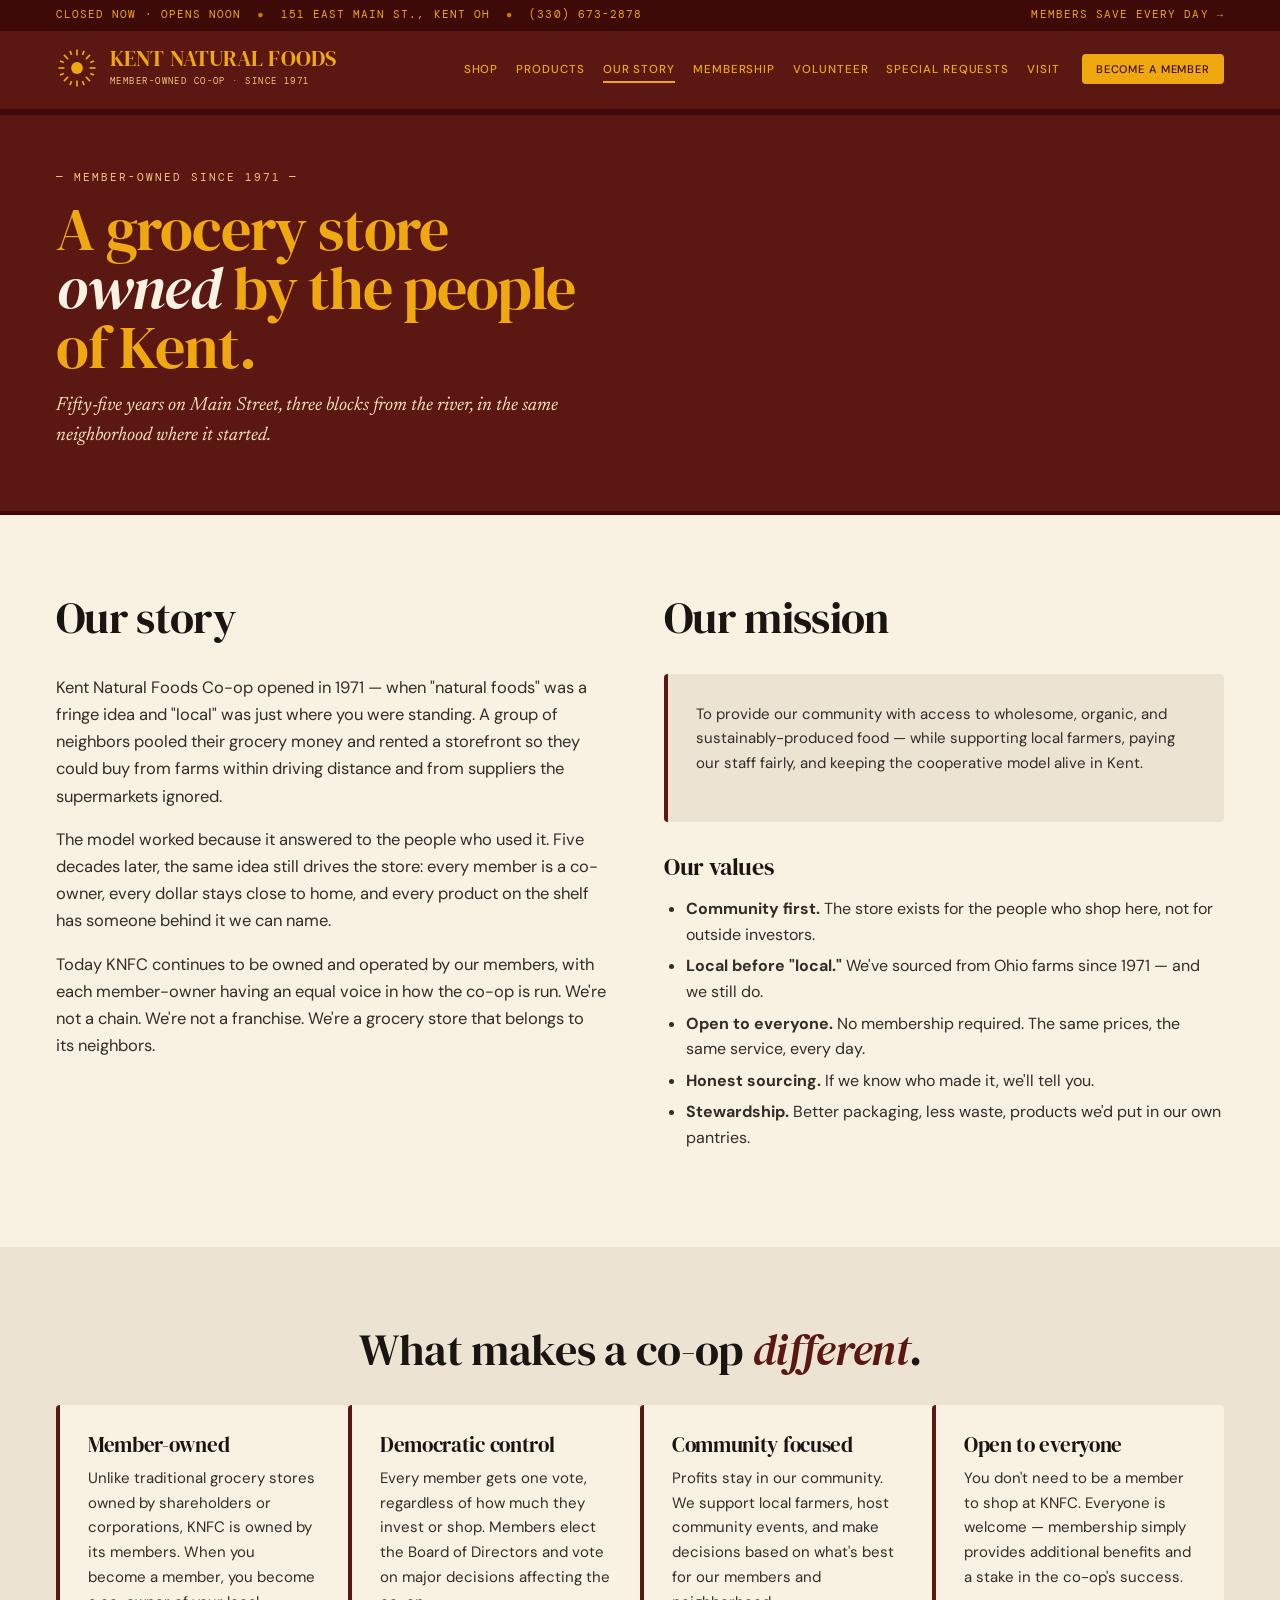
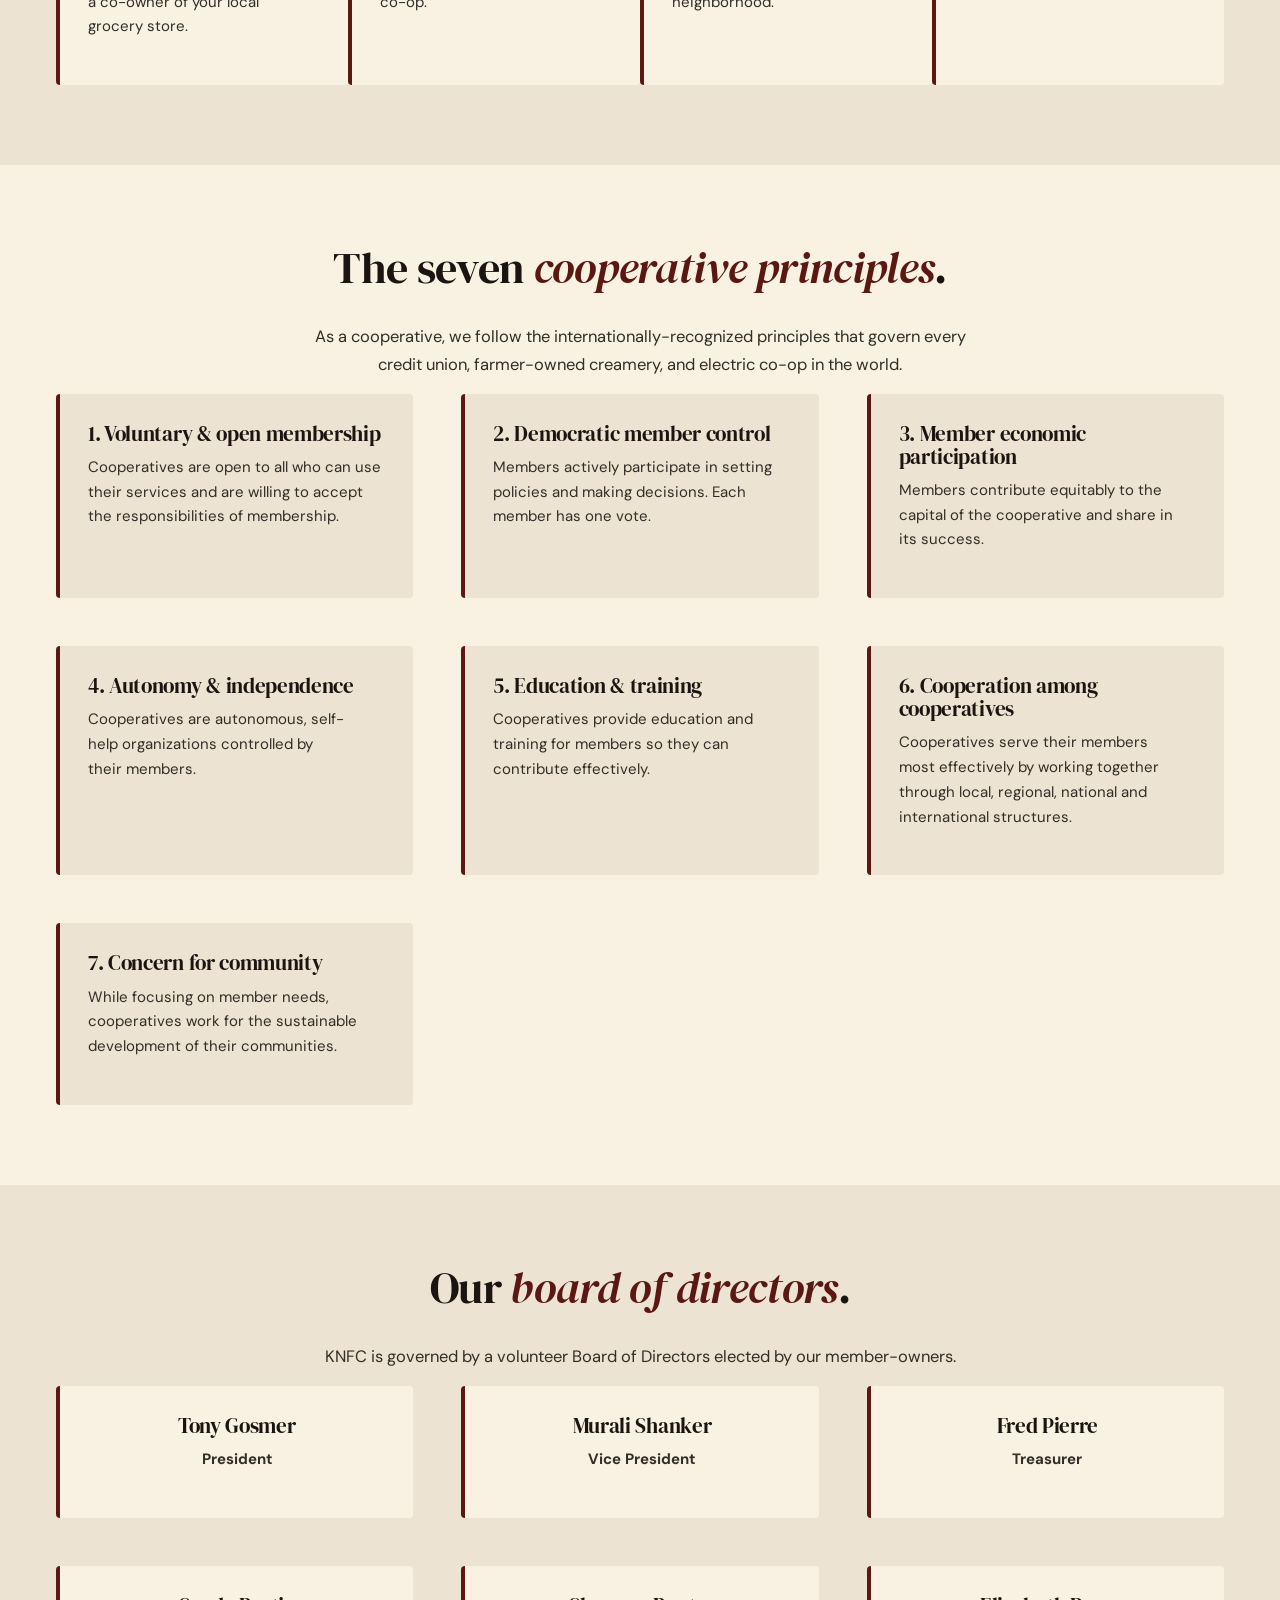
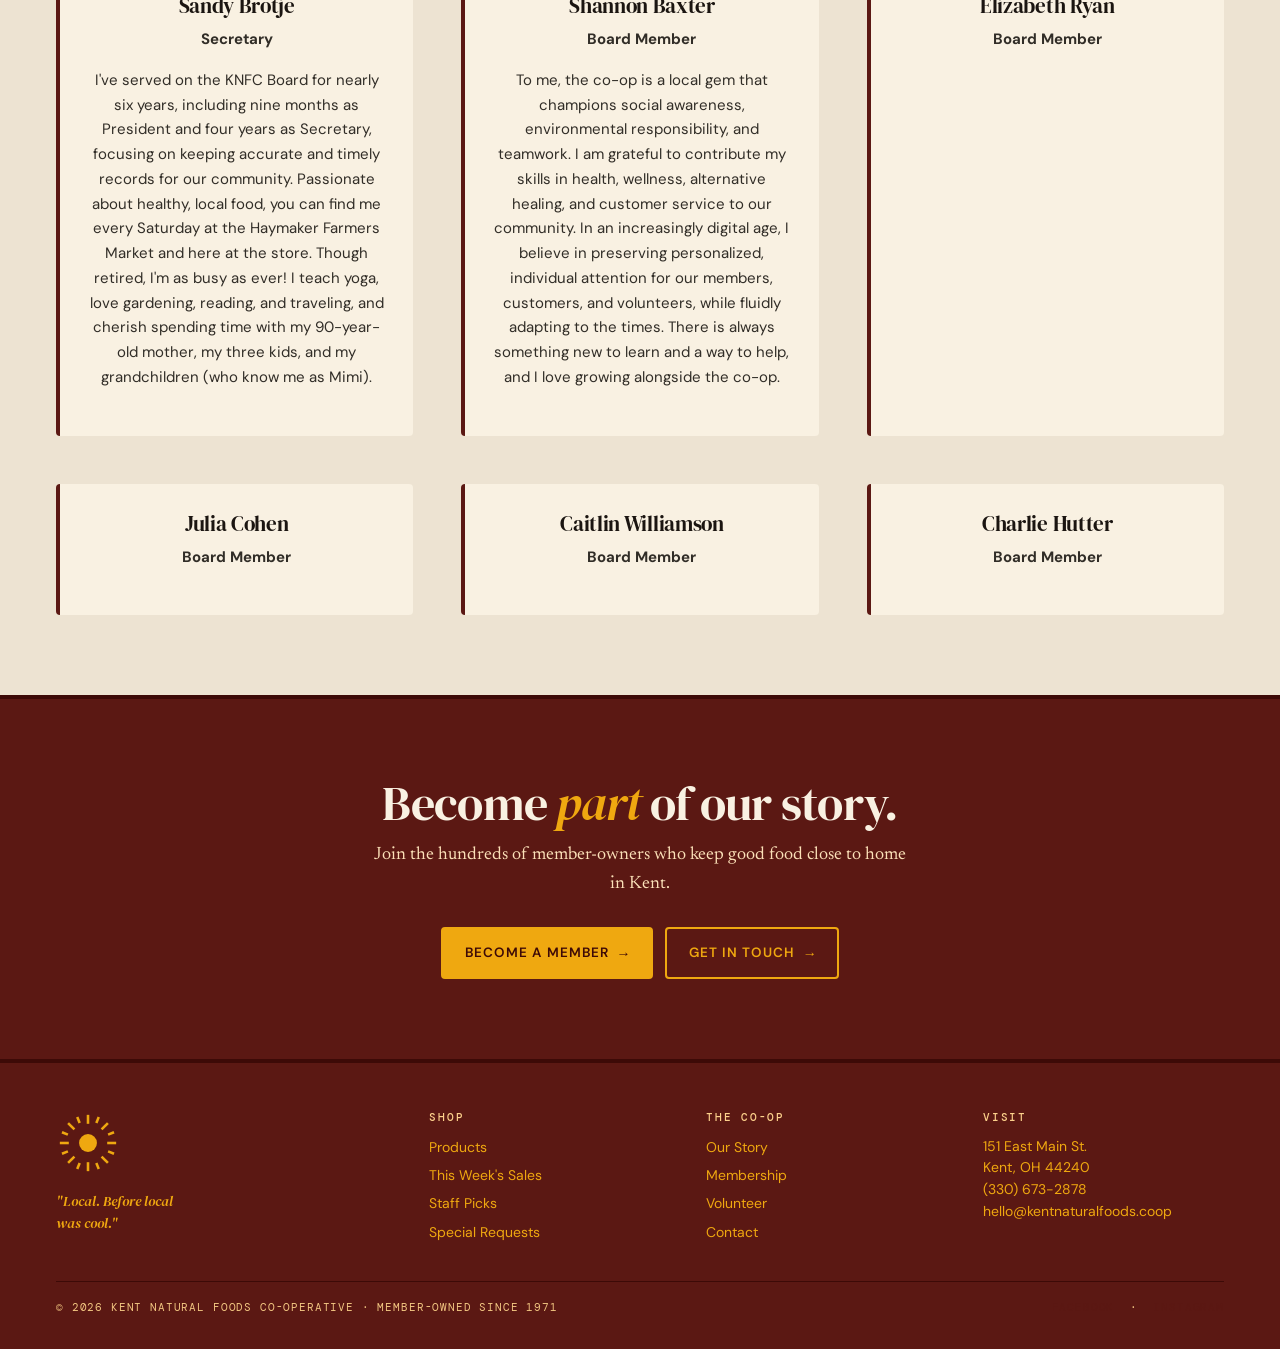
==== commit e1726fdf: "Add board of directors with names, positions, and bios - Officers: Tony Gosmer (President), Murali S" ====
--- a/about.html
+++ b/about.html
@@ -116,27 +116,44 @@
                 <h2 class="text-center">Our <em>board of directors</em>.</h2>
                 <p class="text-center mb-2" style="max-width: 60ch; margin-left: auto; margin-right: auto;">KNFC is governed by a volunteer Board of Directors elected by our member-owners.</p>
 
-                <!-- UPDATE with actual board members -->
                 <div class="content-grid">
                     <div class="content-card text-center">
-                        <h3>[Board Member Name]</h3>
-                        <p><strong>[Position — e.g., President]</strong></p>
-                        <p>[Brief bio or statement]</p>
+                        <h3>Tony Gosmer</h3>
+                        <p><strong>President</strong></p>
                     </div>
                     <div class="content-card text-center">
-                        <h3>[Board Member Name]</h3>
-                        <p><strong>[Position — e.g., Vice President]</strong></p>
-                        <p>[Brief bio or statement]</p>
+                        <h3>Murali Shanker</h3>
+                        <p><strong>Vice President</strong></p>
                     </div>
                     <div class="content-card text-center">
-                        <h3>[Board Member Name]</h3>
-                        <p><strong>[Position — e.g., Secretary]</strong></p>
-                        <p>[Brief bio or statement]</p>
+                        <h3>Fred Pierre</h3>
+                        <p><strong>Treasurer</strong></p>
                     </div>
                     <div class="content-card text-center">
-                        <h3>[Board Member Name]</h3>
-                        <p><strong>[Position — e.g., Treasurer]</strong></p>
-                        <p>[Brief bio or statement]</p>
+                        <h3>Sandy Brotje</h3>
+                        <p><strong>Secretary</strong></p>
+                        <p>I've served on the KNFC Board for nearly six years, including nine months as President and four years as Secretary, focusing on keeping accurate and timely records for our community. Passionate about healthy, local food, you can find me every Saturday at the Haymaker Farmers Market and here at the store. Though retired, I'm as busy as ever! I teach yoga, love gardening, reading, and traveling, and cherish spending time with my 90-year-old mother, my three kids, and my grandchildren (who know me as Mimi).</p>
+                    </div>
+                    <div class="content-card text-center">
+                        <h3>Shannon Baxter</h3>
+                        <p><strong>Board Member</strong></p>
+                        <p>To me, the co-op is a local gem that champions social awareness, environmental responsibility, and teamwork. I am grateful to contribute my skills in health, wellness, alternative healing, and customer service to our community. In an increasingly digital age, I believe in preserving personalized, individual attention for our members, customers, and volunteers, while fluidly adapting to the times. There is always something new to learn and a way to help, and I love growing alongside the co-op.</p>
+                    </div>
+                    <div class="content-card text-center">
+                        <h3>Elizabeth Ryan</h3>
+                        <p><strong>Board Member</strong></p>
+                    </div>
+                    <div class="content-card text-center">
+                        <h3>Julia Cohen</h3>
+                        <p><strong>Board Member</strong></p>
+                    </div>
+                    <div class="content-card text-center">
+                        <h3>Caitlin Williamson</h3>
+                        <p><strong>Board Member</strong></p>
+                    </div>
+                    <div class="content-card text-center">
+                        <h3>Charlie Hutter</h3>
+                        <p><strong>Board Member</strong></p>
                     </div>
                 </div>
             </div>
--- a/css/styles.css
+++ b/css/styles.css
@@ -450,6 +450,20 @@
     align-items: end;
 }
 .info-card { background: transparent; padding: 0; }
+.holiday-alert {
+    background: linear-gradient(90deg, rgba(255,244,224,1), rgba(255,250,240,1));
+    color: var(--color-maroon);
+    padding: 6px 10px;
+    border-radius: 4px;
+    font-family: var(--font-mono);
+    font-size: 12px;
+    margin-right: 12px;
+}
+.holiday-alert.closed {
+    background: linear-gradient(90deg, #fff1f0, #fff6f5);
+    color: var(--color-brick);
+    font-weight: 600;
+}
 .info-card.info-title h2 {
     font-family: var(--font-display);
     font-size: 42px;
@@ -1055,7 +1069,9 @@
 .filter-select:focus { outline: none; border-color: var(--color-maroon); }
 
 .inventory-table-wrapper {
-    overflow-x: auto;
+    /* Limit height so the table scrolls internally rather than the whole page */
+    max-height: 620px;
+    overflow: auto;
     background-color: var(--color-cream);
     border-radius: var(--radius-md);
     border: 1px solid var(--color-rule);
@@ -1114,6 +1130,27 @@
     letter-spacing: 0.12em;
     text-transform: uppercase;
     color: var(--color-gray);
+}
+
+/* Pagination controls for inventory listing */
+.pagination-controls {
+    display: flex;
+    gap: 10px;
+    justify-content: flex-end;
+    align-items: center;
+    margin-top: 10px;
+}
+.pagination-controls .btn { padding: 8px 12px; font-size: 13px; }
+.pagination-info {
+    font-family: var(--font-mono);
+    font-size: 13px;
+    color: var(--color-gray-dark);
+    margin: 0 6px;
+}
+
+.pagination-controls .btn[disabled] {
+    opacity: 0.45;
+    cursor: default;
 }
 
 /* =====================================================
@@ -1288,17 +1325,23 @@
 }
 .map-container {
     background-color: var(--color-paper);
-    height: 200px;
     border-radius: var(--radius-md);
-    display: flex;
-    align-items: center;
-    justify-content: center;
+    display: block;
     color: var(--color-gray);
     font-family: var(--font-mono);
     font-size: 11px;
     letter-spacing: 0.10em;
     text-transform: uppercase;
     margin-top: 10px;
+    overflow: hidden;
+}
+.map-container iframe,
+.map-container img {
+    width: 100%;
+    height: 360px;
+    object-fit: cover;
+    display: block;
+    border: 0;
 }
 
 /* =====================================================
@@ -1393,7 +1436,7 @@
     line-height: 1.55;
 }
 
-/* SALES FLYER */
+/* SALES ITEMS */
 .sales-section {
     padding: var(--spacing-xl) 0;
     background-color: var(--color-cream);
@@ -1403,68 +1446,74 @@
     font-family: var(--font-display);
     margin-bottom: var(--spacing-xs);
 }
-.sales-flyer-container {
+
+/* Grid of sale cards — mirrors announcement-cards layout */
+.sales-items-grid {
+    display: grid;
+    grid-template-columns: repeat(auto-fill, minmax(240px, 1fr));
+    gap: var(--spacing-md);
+}
+
+.sale-card {
     background-color: var(--color-paper);
+    border: 1px solid var(--color-rule);
     border-radius: var(--radius-md);
-    overflow: hidden;
-    border: 1px solid var(--color-rule);
-}
-.flyer-header {
-    display: flex;
-    justify-content: space-between;
+    padding: var(--spacing-md);
+    display: flex;
+    flex-direction: column;
+    gap: 6px;
+}
+
+.sale-card h3 {
+    font-family: var(--font-display);
+    font-size: 18px;
+    color: var(--color-ink);
+    margin: 0;
+    line-height: 1.3;
+}
+
+.sale-card-meta {
+    display: flex;
     align-items: center;
-    padding: var(--spacing-md);
-    border-bottom: 1px solid var(--color-rule);
-    background-color: var(--color-cream);
-    flex-wrap: wrap;
-    gap: 14px;
-}
-.flyer-header-text h3 {
-    color: var(--color-maroon);
-    margin-bottom: 4px;
-}
-.flyer-dates {
+    gap: 8px;
+    margin-bottom: 2px;
+}
+
+.sale-dates {
     font-family: var(--font-mono);
     font-size: 11px;
-    letter-spacing: 0.12em;
+    letter-spacing: 0.10em;
     color: var(--color-gray);
     text-transform: uppercase;
+}
+
+.sale-description {
+    font-size: 14px;
+    color: var(--color-gray-dark);
     margin: 0;
-}
-.pdf-embed-wrapper { width: 100%; background-color: var(--color-paper); }
-.sales-pdf-embed {
-    display: block;
-    width: 100%;
-    height: 680px;
-    border: none;
-}
-.flyer-placeholder {
-    text-align: center;
-    padding: var(--spacing-xl) var(--spacing-md);
-    background-color: var(--color-cream);
-}
-.flyer-placeholder-icon { display: none; }
-.flyer-placeholder h3 {
-    color: var(--color-maroon);
-    margin-bottom: var(--spacing-xs);
-}
-.placeholder-note {
-    font-family: var(--font-mono);
-    font-size: 11px;
-    letter-spacing: 0.05em;
+    line-height: 1.45;
+}
+
+.sale-pricing {
+    display: flex;
+    align-items: baseline;
+    gap: 10px;
+    margin-top: auto;
+    padding-top: var(--spacing-xs);
+}
+
+.sale-price {
+    font-family: var(--font-display);
+    font-size: 22px;
+    font-weight: 600;
+    color: var(--color-maroon);
+}
+
+.regular-price {
+    font-family: var(--font-mono);
+    font-size: 13px;
     color: var(--color-gray);
-    margin-top: var(--spacing-sm);
-    max-width: 520px;
-    margin-left: auto;
-    margin-right: auto;
-    line-height: 1.6;
-}
-.placeholder-note code {
-    background-color: var(--color-rule);
-    padding: 2px 6px;
-    border-radius: var(--radius-sm);
-    font-size: 11px;
-    font-family: var(--font-mono);
+    text-decoration: line-through;
 }
 
 /* STAFF PICKS */
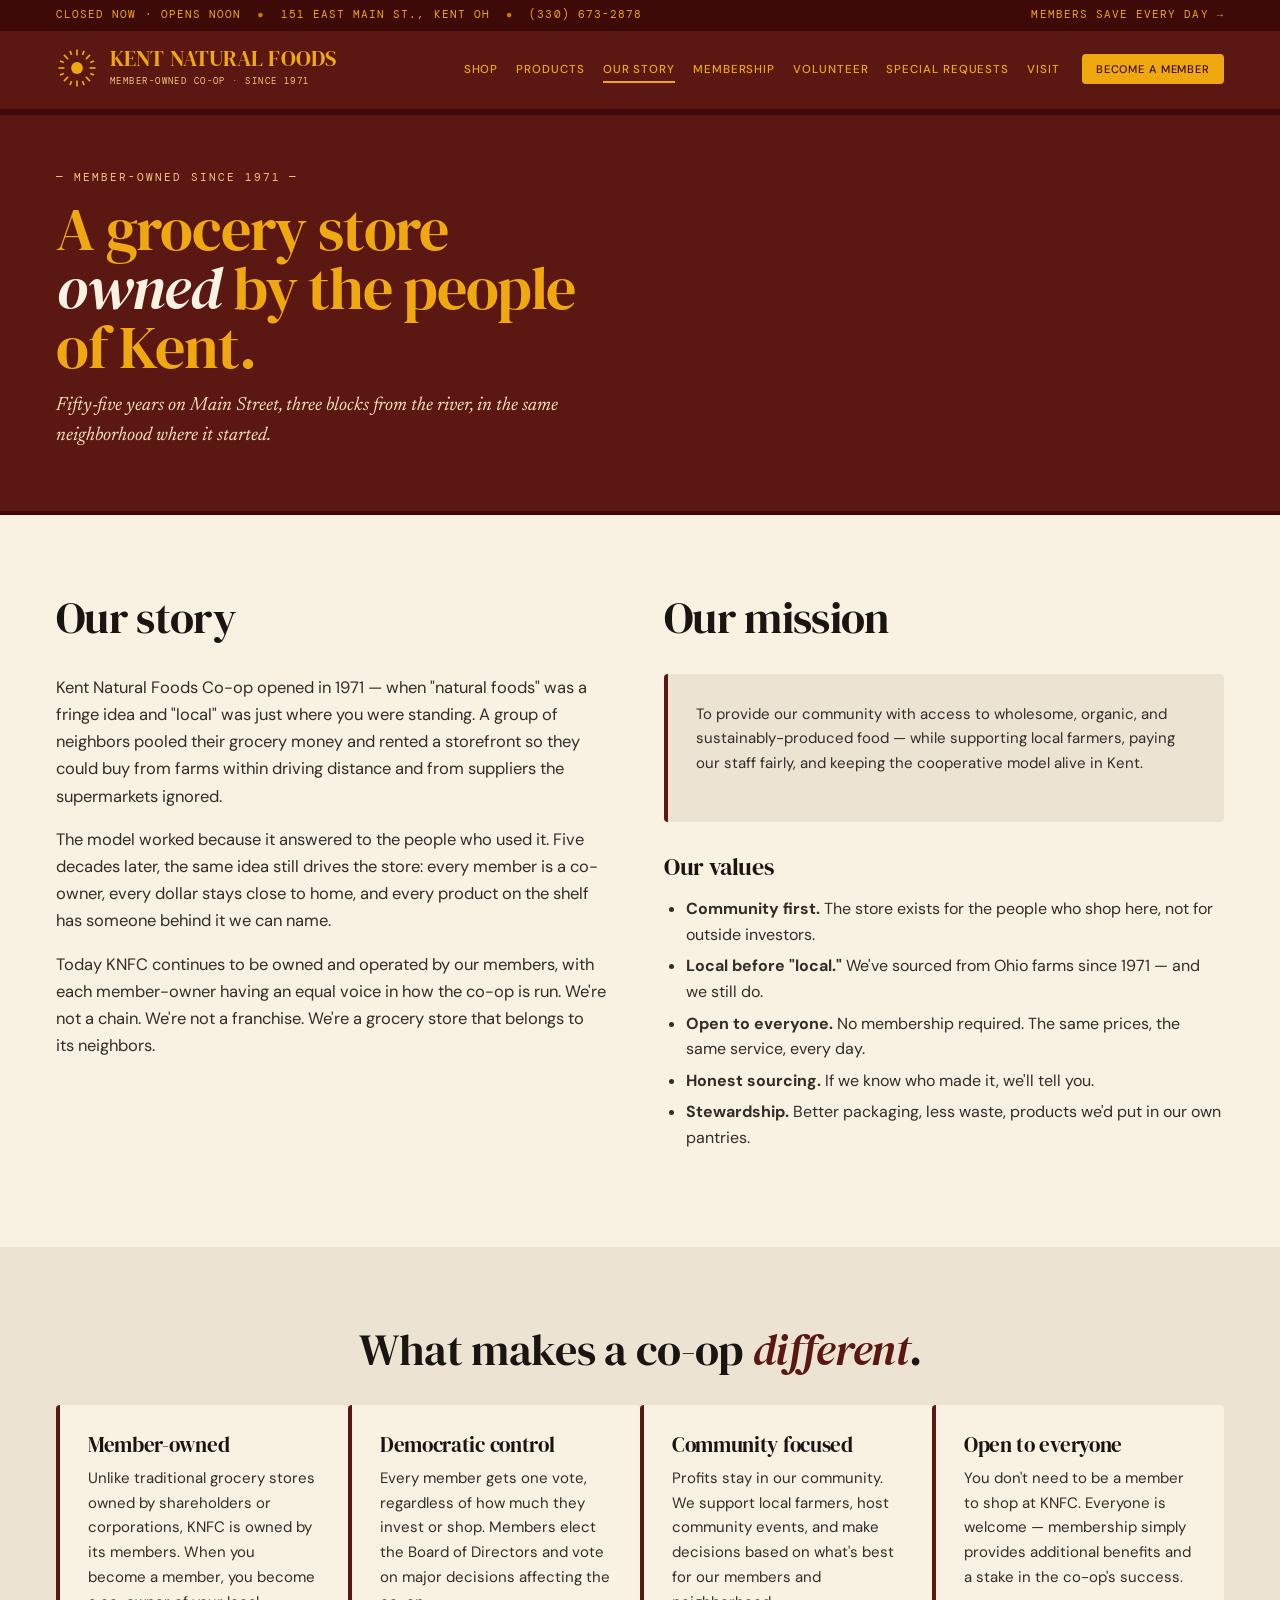
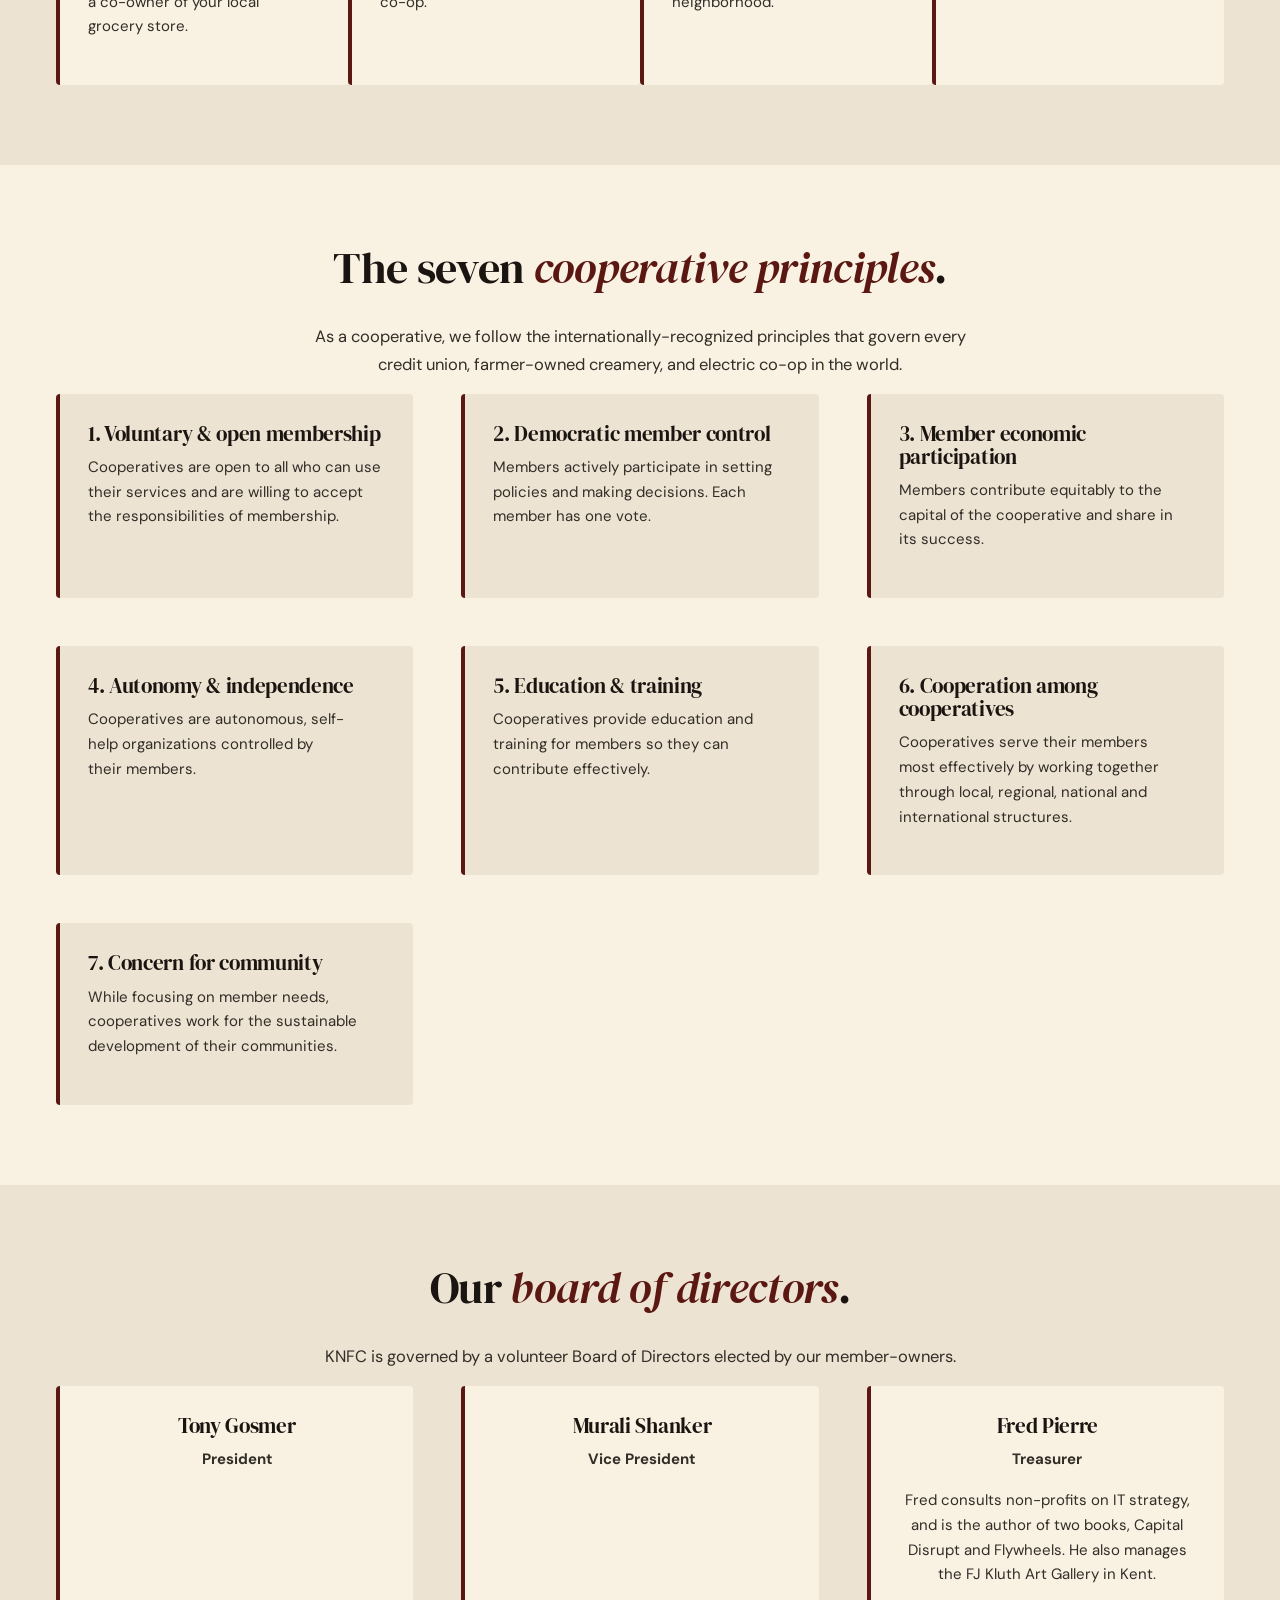
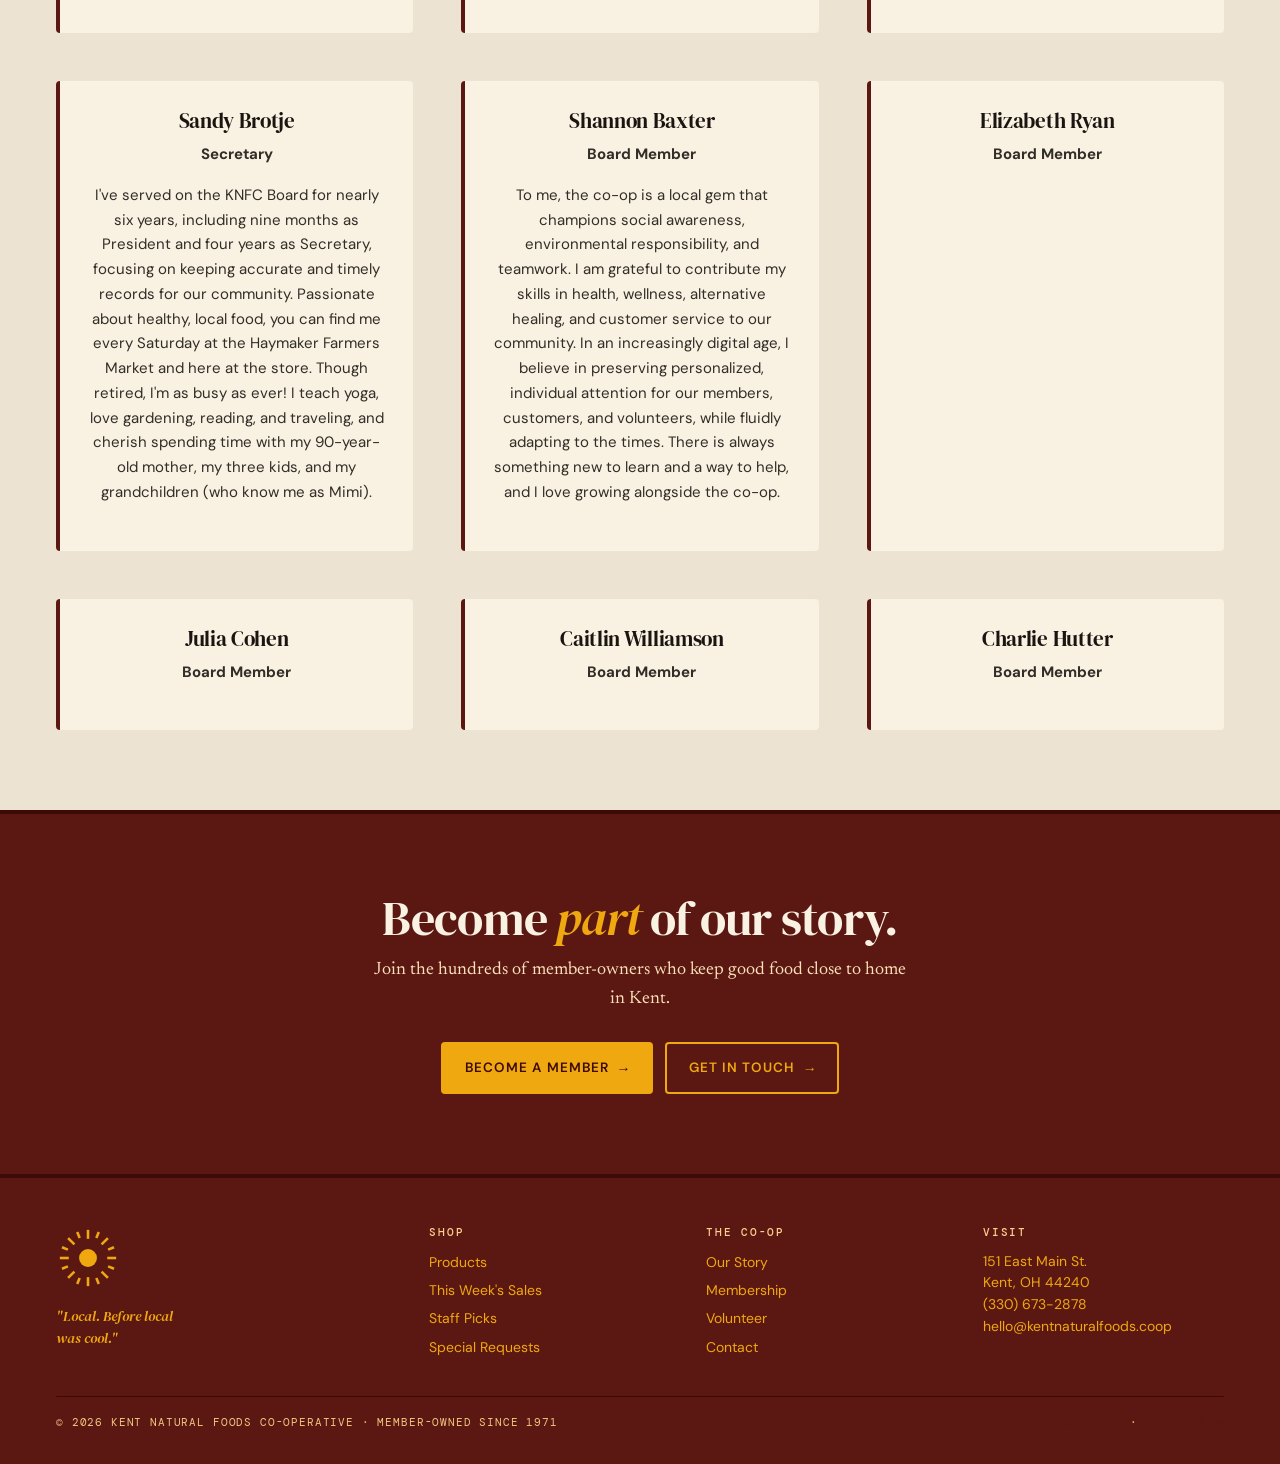
==== commit 451f95a8: "Add Fred Pierre bio to board of directors Co-Authored-By: Claude Sonnet 4.6 <noreply@anthropic.com>" ====
--- a/about.html
+++ b/about.html
@@ -128,6 +128,7 @@
                     <div class="content-card text-center">
                         <h3>Fred Pierre</h3>
                         <p><strong>Treasurer</strong></p>
+                        <p>Fred consults non-profits on IT strategy, and is the author of two books, Capital Disrupt and Flywheels. He also manages the FJ Kluth Art Gallery in Kent.</p>
                     </div>
                     <div class="content-card text-center">
                         <h3>Sandy Brotje</h3>
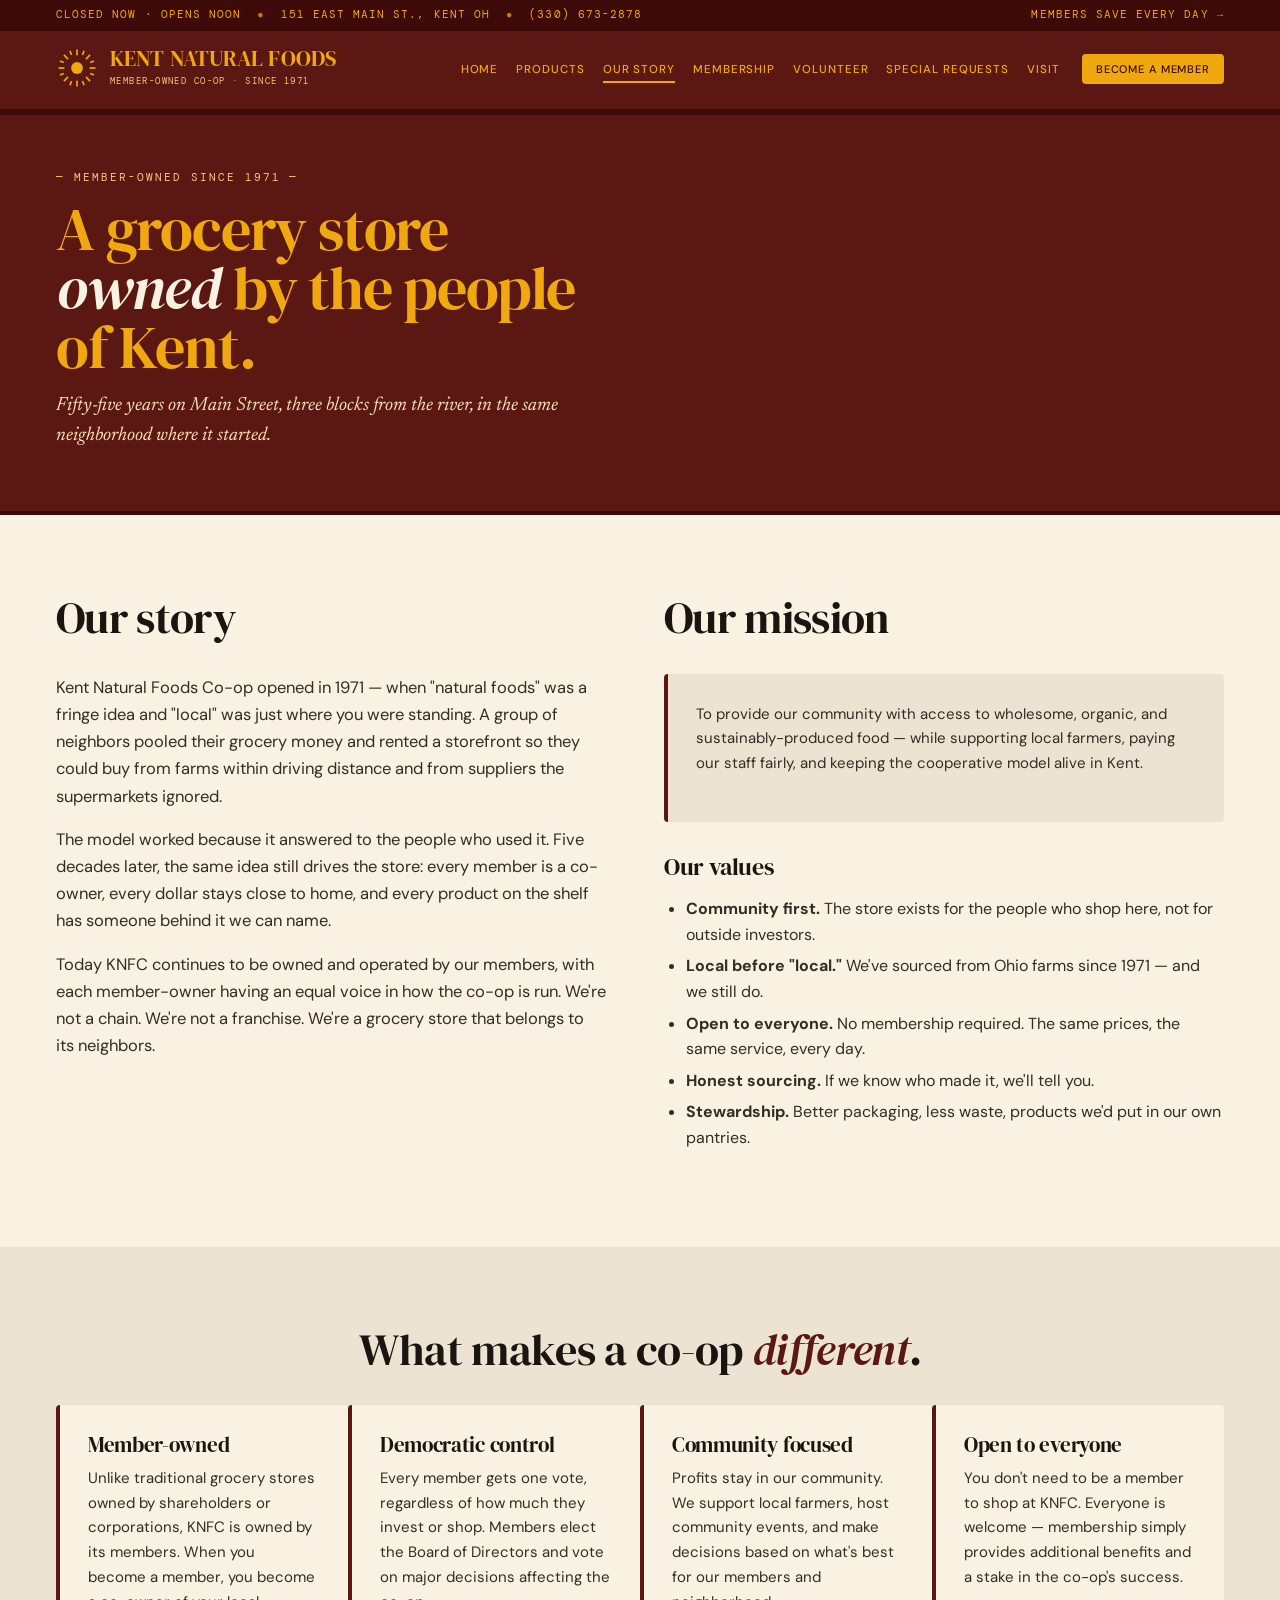
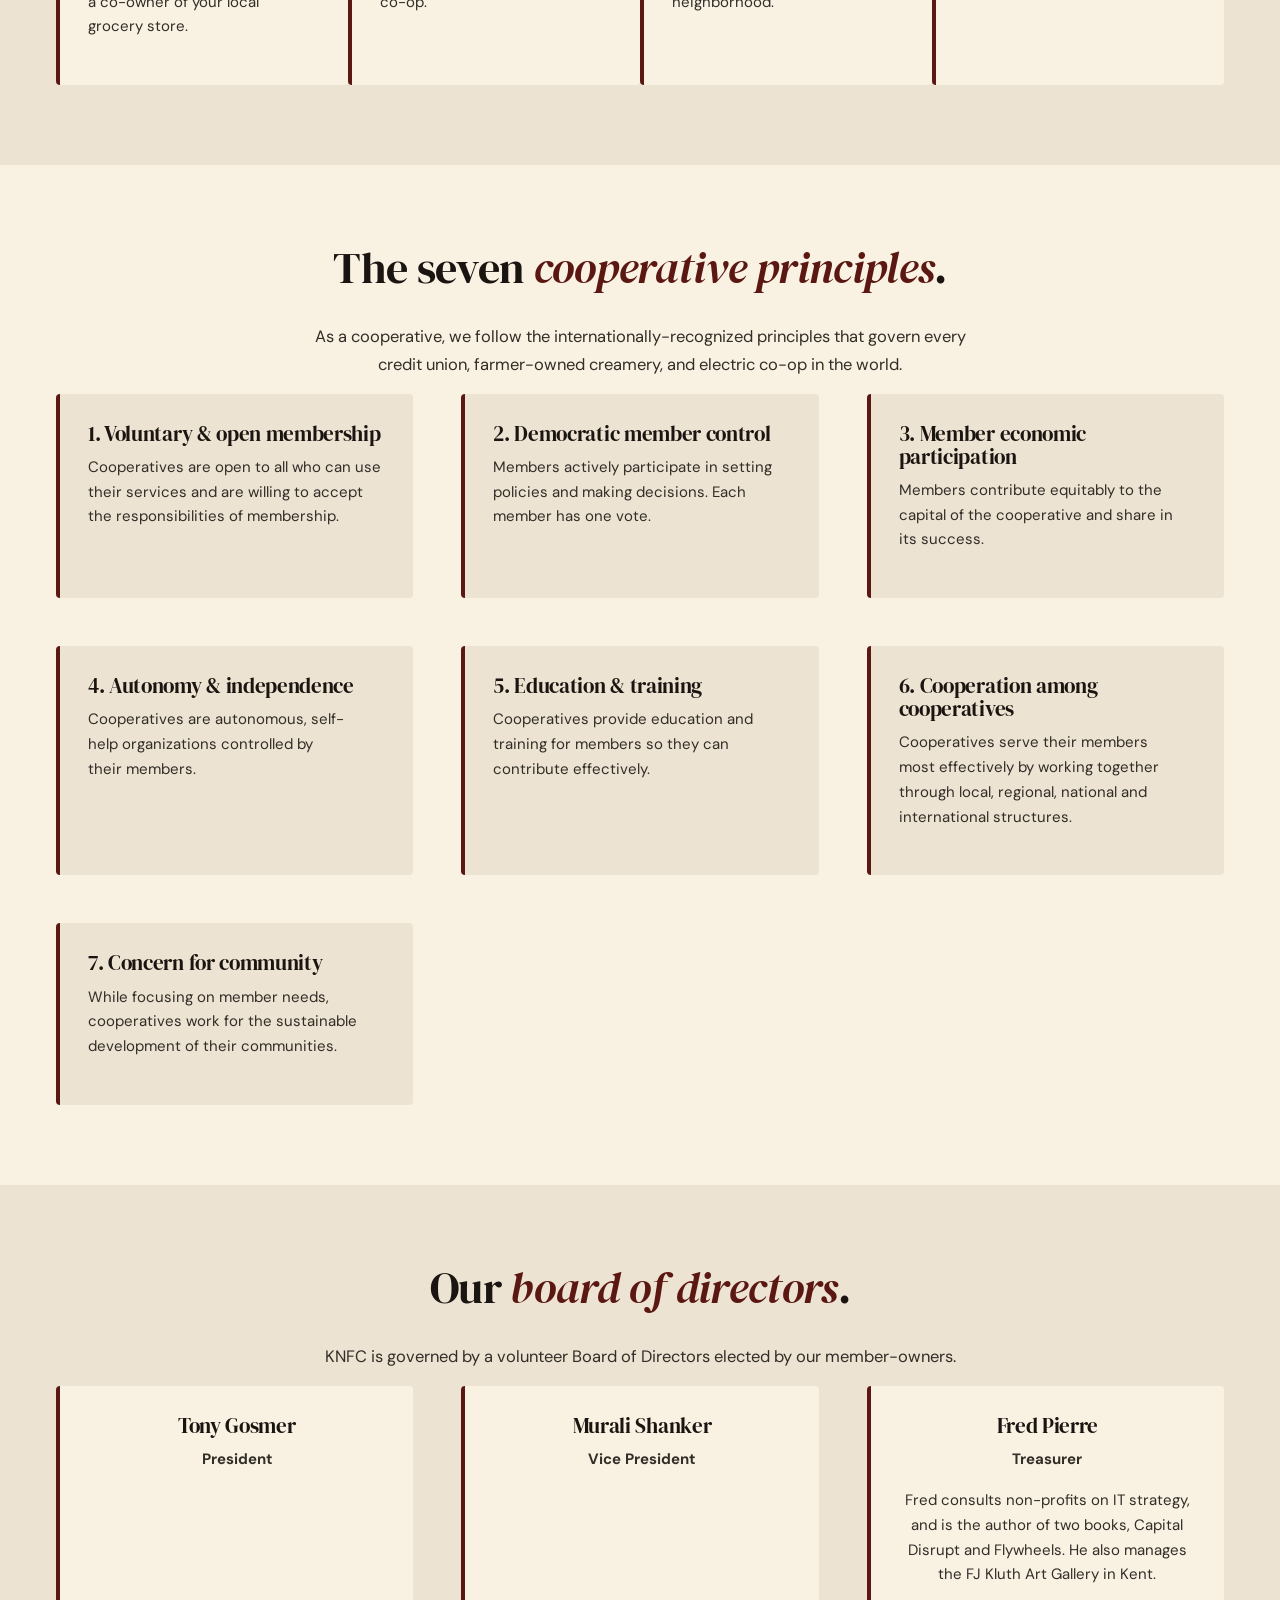
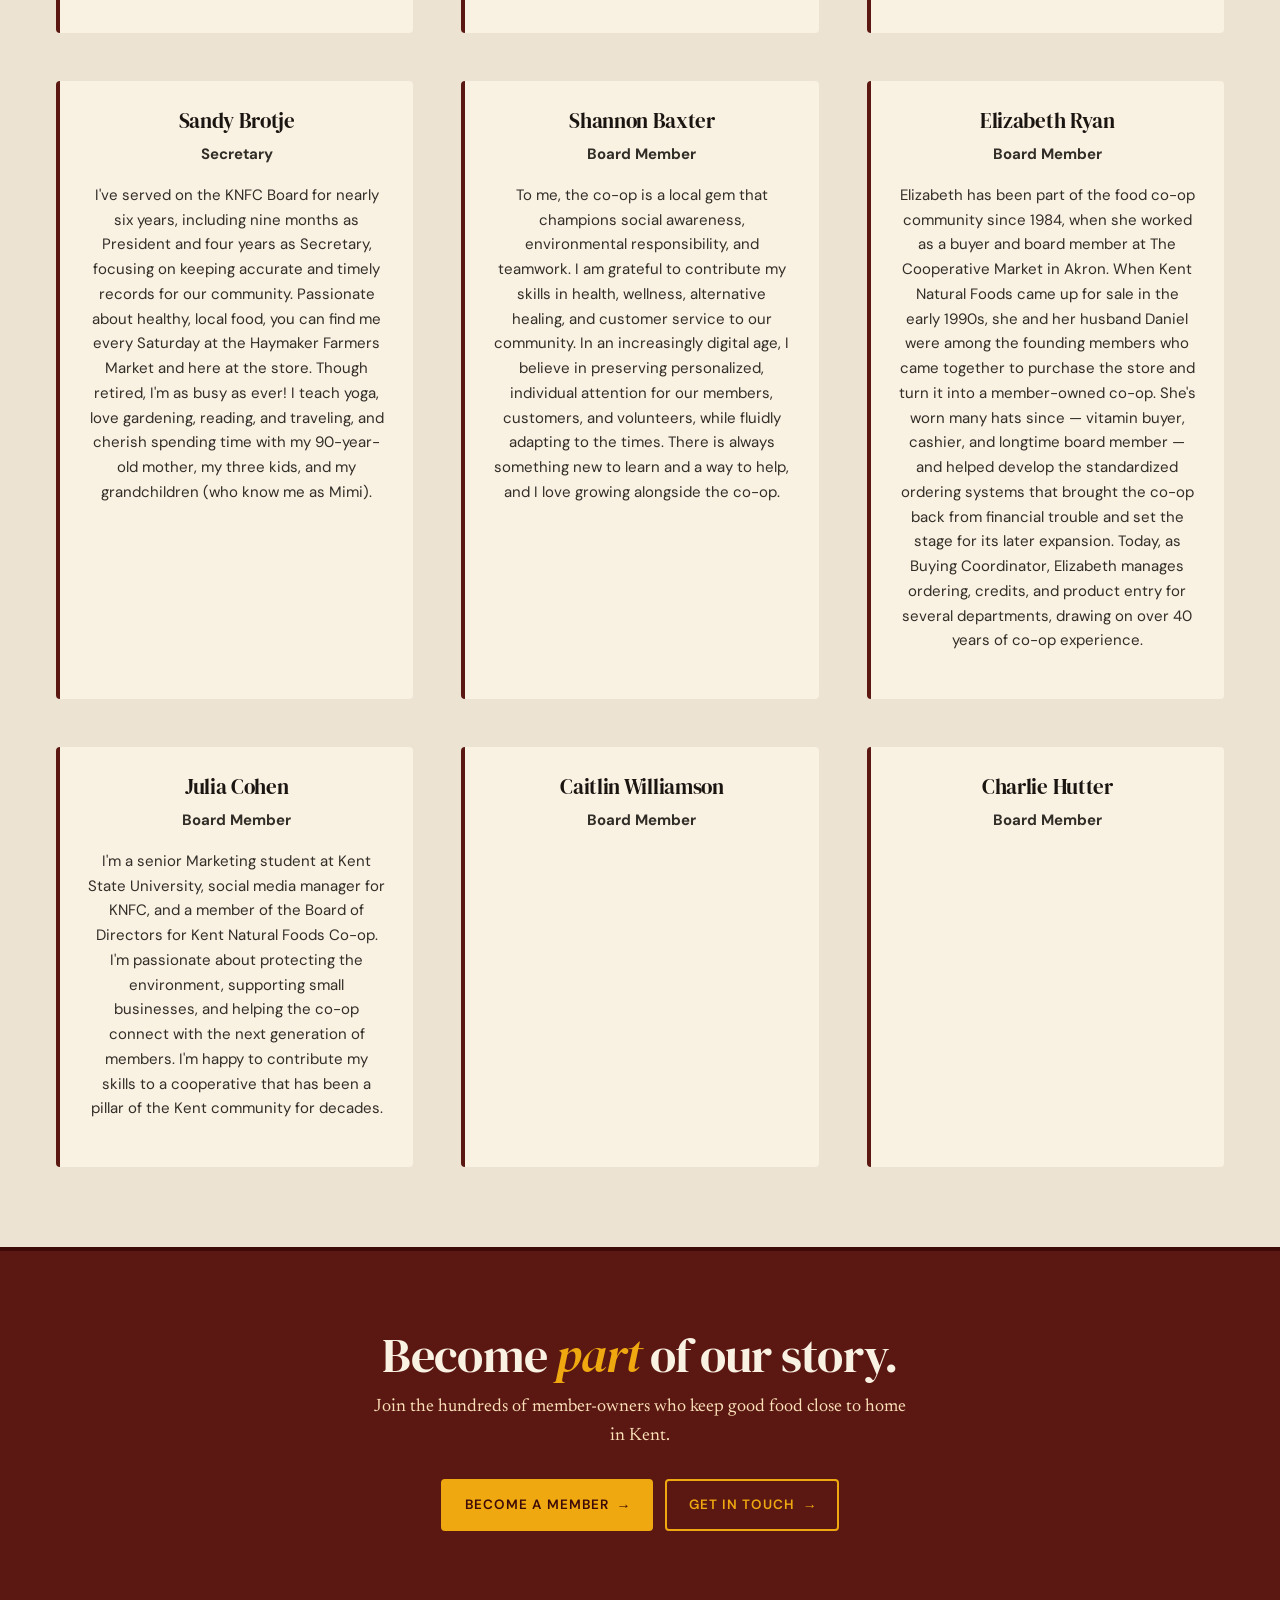
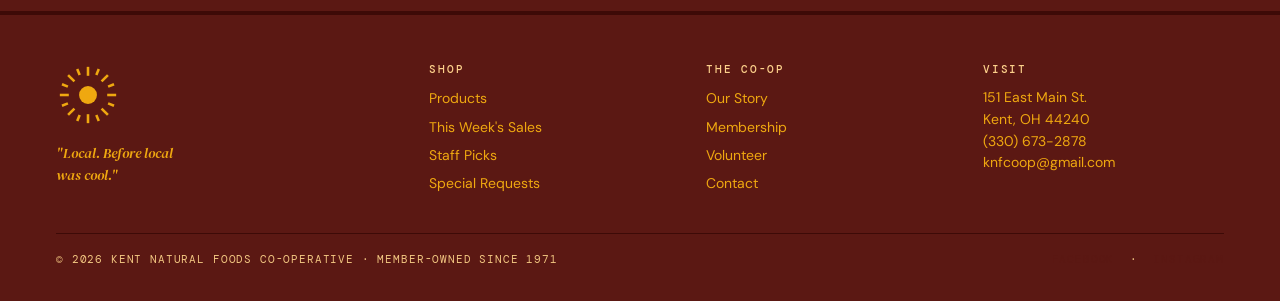
==== commit a752b50f: "Add bios for Elizabeth Ryan and Julia Cohen (About page) Co-Authored-By: Claude Sonnet 4.6 <noreply@" ====
--- a/about.html
+++ b/about.html
@@ -143,10 +143,12 @@
                     <div class="content-card text-center">
                         <h3>Elizabeth Ryan</h3>
                         <p><strong>Board Member</strong></p>
+                        <p>Elizabeth has been part of the food co-op community since 1984, when she worked as a buyer and board member at The Cooperative Market in Akron. When Kent Natural Foods came up for sale in the early 1990s, she and her husband Daniel were among the founding members who came together to purchase the store and turn it into a member-owned co-op. She's worn many hats since — vitamin buyer, cashier, and longtime board member — and helped develop the standardized ordering systems that brought the co-op back from financial trouble and set the stage for its later expansion. Today, as Buying Coordinator, Elizabeth manages ordering, credits, and product entry for several departments, drawing on over 40 years of co-op experience.</p>
                     </div>
                     <div class="content-card text-center">
                         <h3>Julia Cohen</h3>
                         <p><strong>Board Member</strong></p>
+                        <p>I'm a senior Marketing student at Kent State University, social media manager for KNFC, and a member of the Board of Directors for Kent Natural Foods Co-op. I'm passionate about protecting the environment, supporting small businesses, and helping the co-op connect with the next generation of members. I'm happy to contribute my skills to a cooperative that has been a pillar of the Kent community for decades.</p>
                     </div>
                     <div class="content-card text-center">
                         <h3>Caitlin Williamson</h3>
--- a/css/styles.css
+++ b/css/styles.css
@@ -1305,6 +1305,47 @@
 .form-group textarea:focus,
 .form-group select:focus { outline: none; border-color: var(--color-maroon); }
 .form-group textarea { min-height: 140px; resize: vertical; }
+
+/* Form feedback states */
+.form-success {
+    padding: 32px 28px;
+    background-color: oklch(0.94 0.04 145);
+    border-left: 4px solid var(--color-success);
+    border-radius: var(--radius-md);
+    text-align: center;
+}
+.form-success-icon {
+    font-size: 2.5rem;
+    color: var(--color-success);
+    line-height: 1;
+    margin-bottom: 12px;
+}
+.form-success h3 {
+    font-family: var(--font-display);
+    font-size: 1.5rem;
+    color: var(--color-success);
+    margin-bottom: 10px;
+}
+.form-success p {
+    font-family: var(--font-editorial);
+    font-size: 15px;
+    color: var(--color-gray-dark);
+    line-height: 1.6;
+}
+.form-success a { color: var(--color-maroon); }
+
+.form-error {
+    padding: 12px 16px;
+    background-color: oklch(0.95 0.04 32);
+    border-left: 3px solid var(--color-error);
+    border-radius: var(--radius-sm, 6px);
+    font-family: var(--font-body);
+    font-size: 14px;
+    color: var(--color-brick);
+    margin-bottom: 16px;
+    line-height: 1.5;
+}
+.form-error a { color: var(--color-maroon); }
 
 .contact-info-section {
     display: flex;
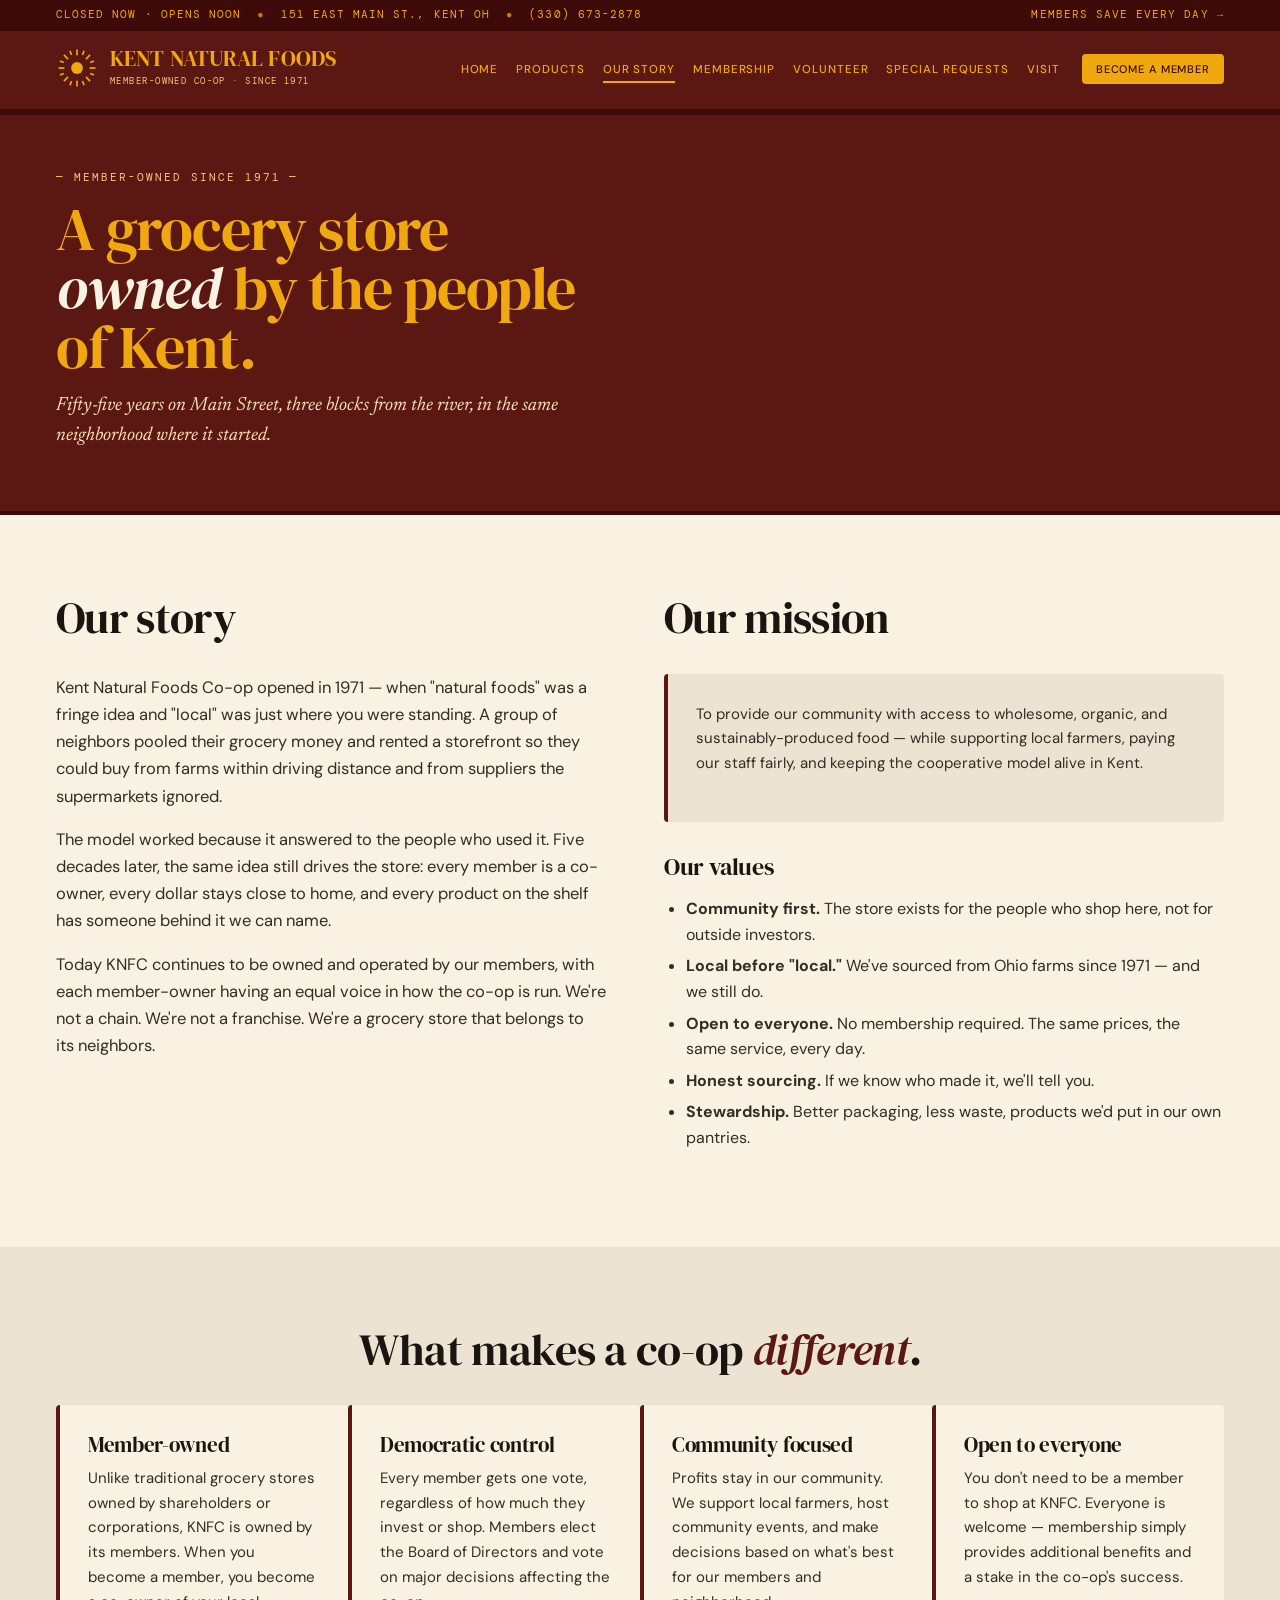
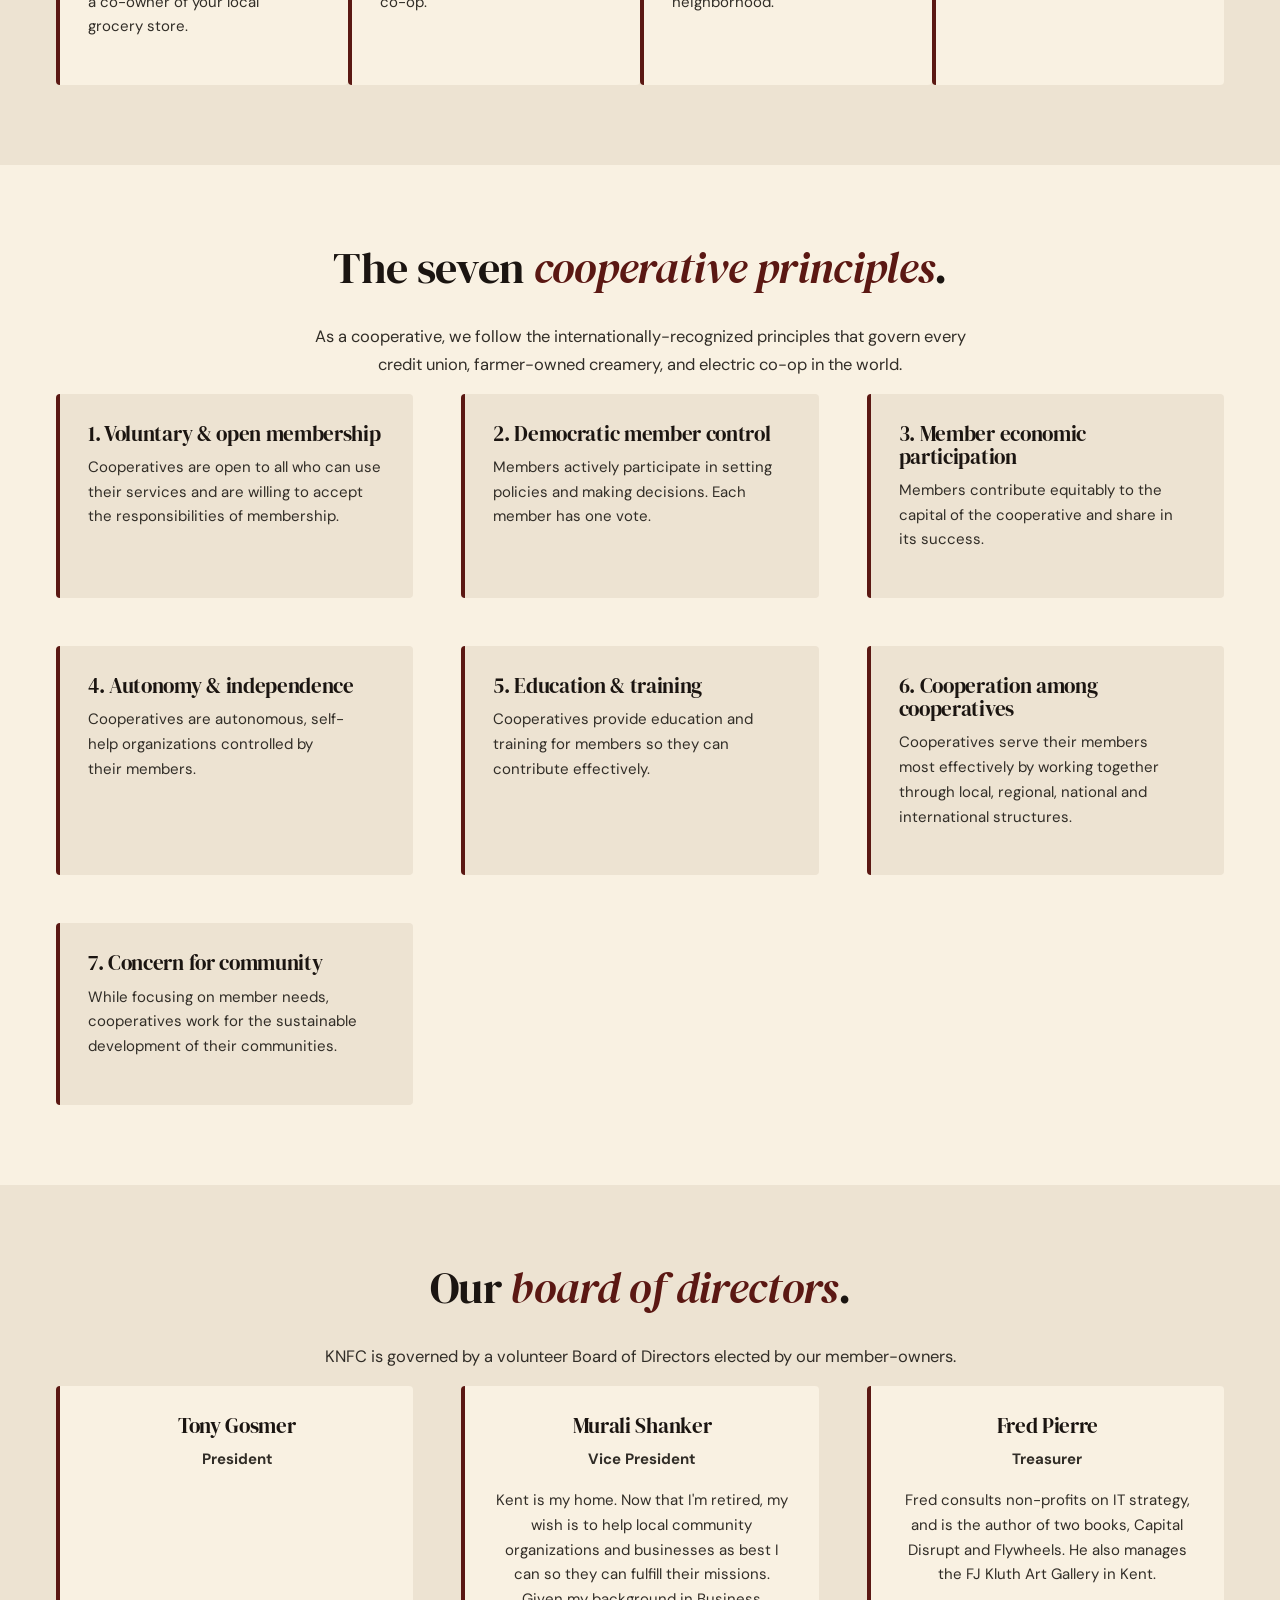
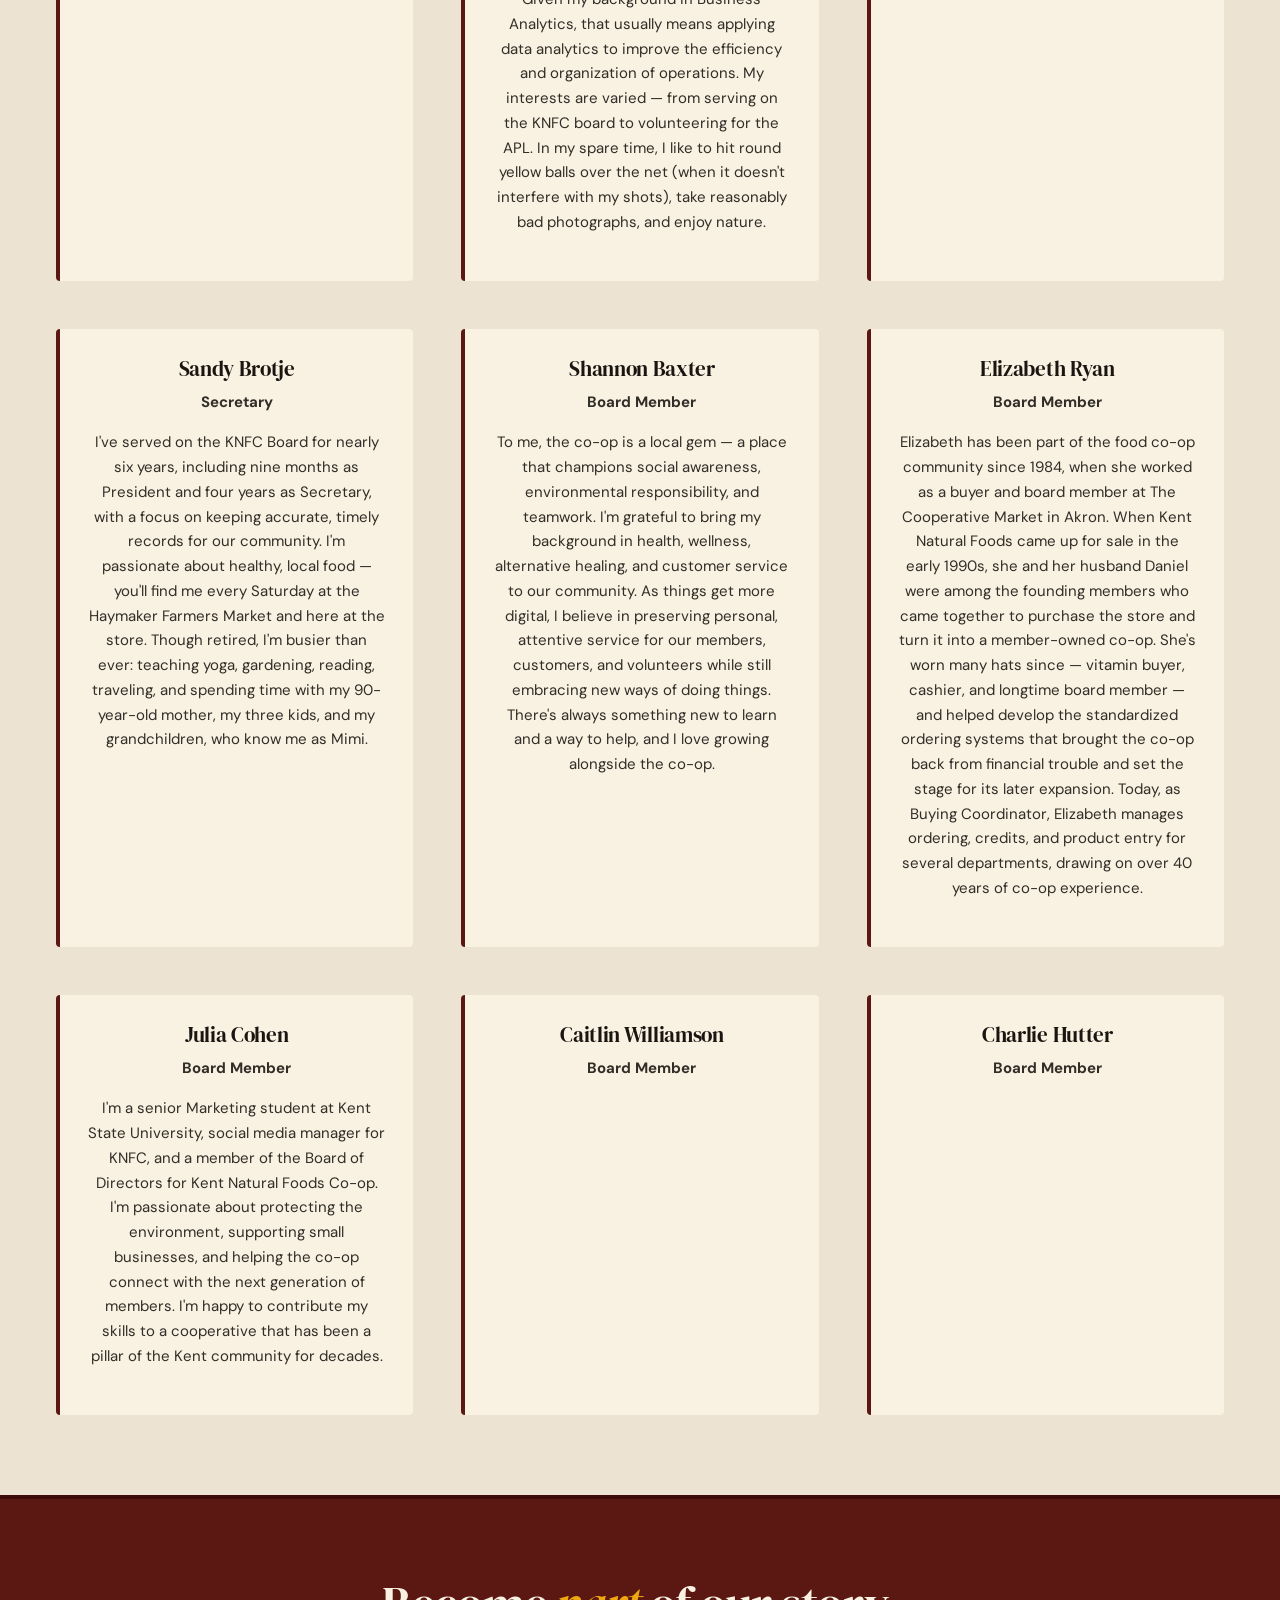
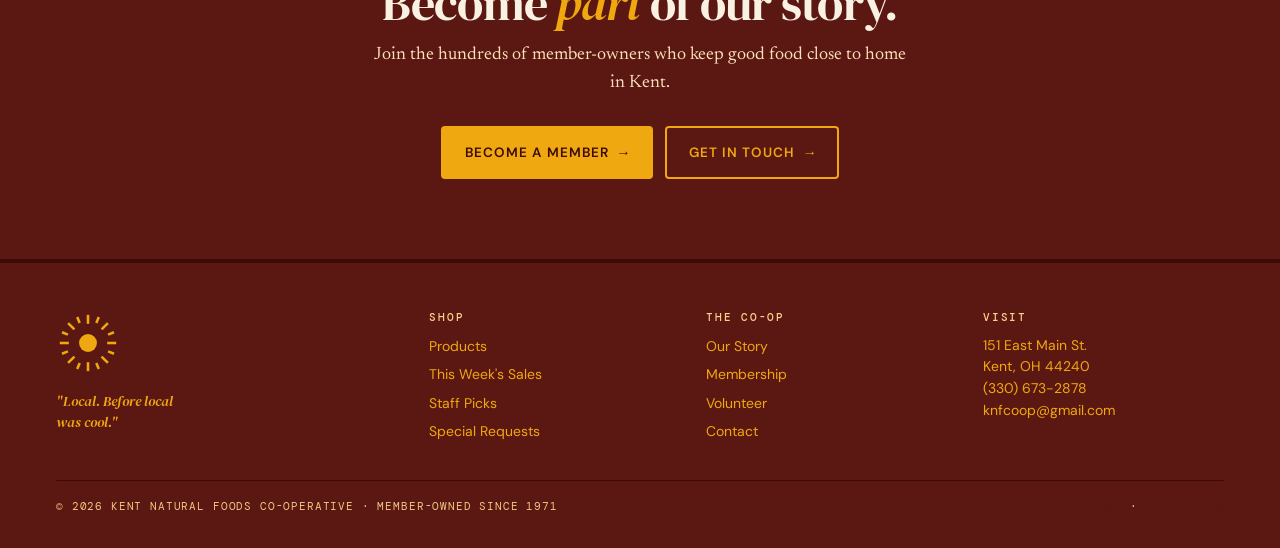
==== commit 702dade5: "Update About page: add Murali bio, polish Sandy and Shannon bios Co-Authored-By: Claude Sonnet 4.6 <" ====
--- a/about.html
+++ b/about.html
@@ -124,6 +124,7 @@
                     <div class="content-card text-center">
                         <h3>Murali Shanker</h3>
                         <p><strong>Vice President</strong></p>
+                        <p>Kent is my home. Now that I'm retired, my wish is to help local community organizations and businesses as best I can so they can fulfill their missions. Given my background in Business Analytics, that usually means applying data analytics to improve the efficiency and organization of operations. My interests are varied — from serving on the KNFC board to volunteering for the APL. In my spare time, I like to hit round yellow balls over the net (when it doesn't interfere with my shots), take reasonably bad photographs, and enjoy nature.</p>
                     </div>
                     <div class="content-card text-center">
                         <h3>Fred Pierre</h3>
@@ -133,12 +134,12 @@
                     <div class="content-card text-center">
                         <h3>Sandy Brotje</h3>
                         <p><strong>Secretary</strong></p>
-                        <p>I've served on the KNFC Board for nearly six years, including nine months as President and four years as Secretary, focusing on keeping accurate and timely records for our community. Passionate about healthy, local food, you can find me every Saturday at the Haymaker Farmers Market and here at the store. Though retired, I'm as busy as ever! I teach yoga, love gardening, reading, and traveling, and cherish spending time with my 90-year-old mother, my three kids, and my grandchildren (who know me as Mimi).</p>
+                        <p>I've served on the KNFC Board for nearly six years, including nine months as President and four years as Secretary, with a focus on keeping accurate, timely records for our community. I'm passionate about healthy, local food — you'll find me every Saturday at the Haymaker Farmers Market and here at the store. Though retired, I'm busier than ever: teaching yoga, gardening, reading, traveling, and spending time with my 90-year-old mother, my three kids, and my grandchildren, who know me as Mimi.</p>
                     </div>
                     <div class="content-card text-center">
                         <h3>Shannon Baxter</h3>
                         <p><strong>Board Member</strong></p>
-                        <p>To me, the co-op is a local gem that champions social awareness, environmental responsibility, and teamwork. I am grateful to contribute my skills in health, wellness, alternative healing, and customer service to our community. In an increasingly digital age, I believe in preserving personalized, individual attention for our members, customers, and volunteers, while fluidly adapting to the times. There is always something new to learn and a way to help, and I love growing alongside the co-op.</p>
+                        <p>To me, the co-op is a local gem — a place that champions social awareness, environmental responsibility, and teamwork. I'm grateful to bring my background in health, wellness, alternative healing, and customer service to our community. As things get more digital, I believe in preserving personal, attentive service for our members, customers, and volunteers while still embracing new ways of doing things. There's always something new to learn and a way to help, and I love growing alongside the co-op.</p>
                     </div>
                     <div class="content-card text-center">
                         <h3>Elizabeth Ryan</h3>
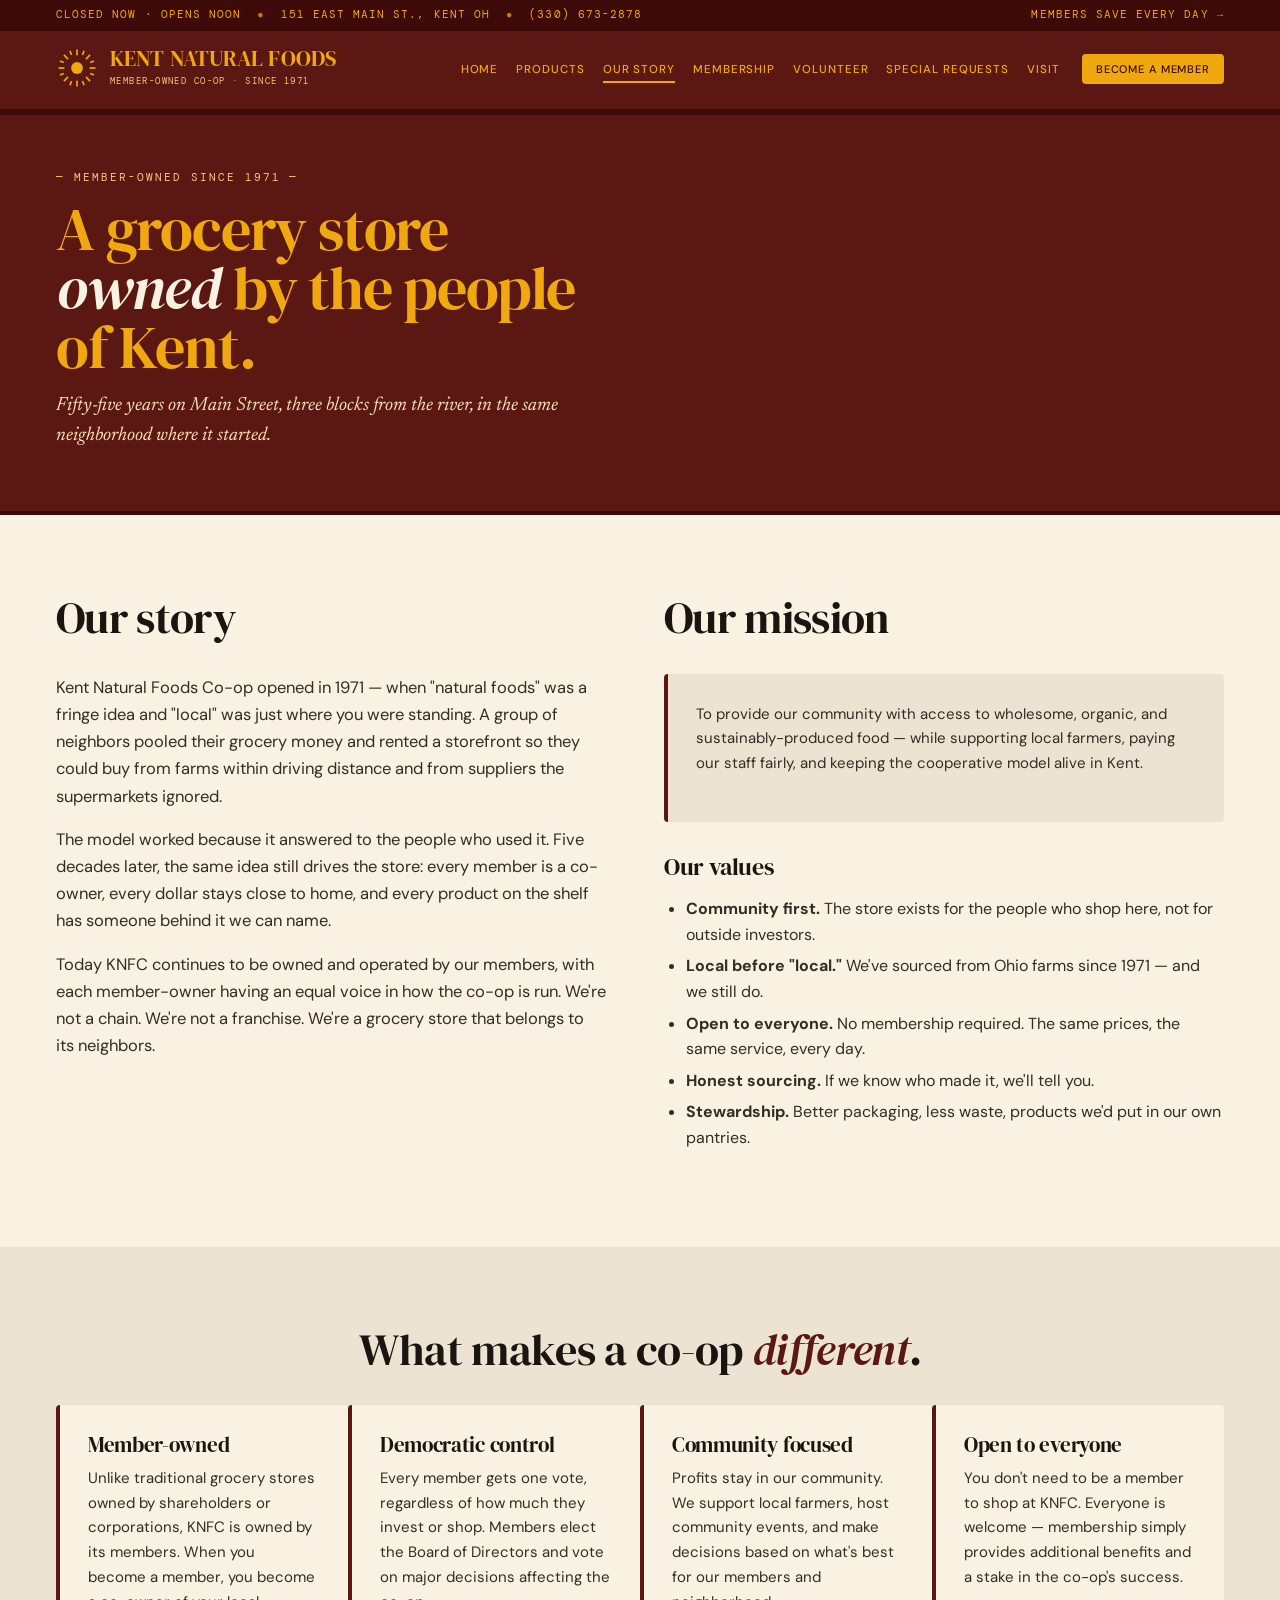
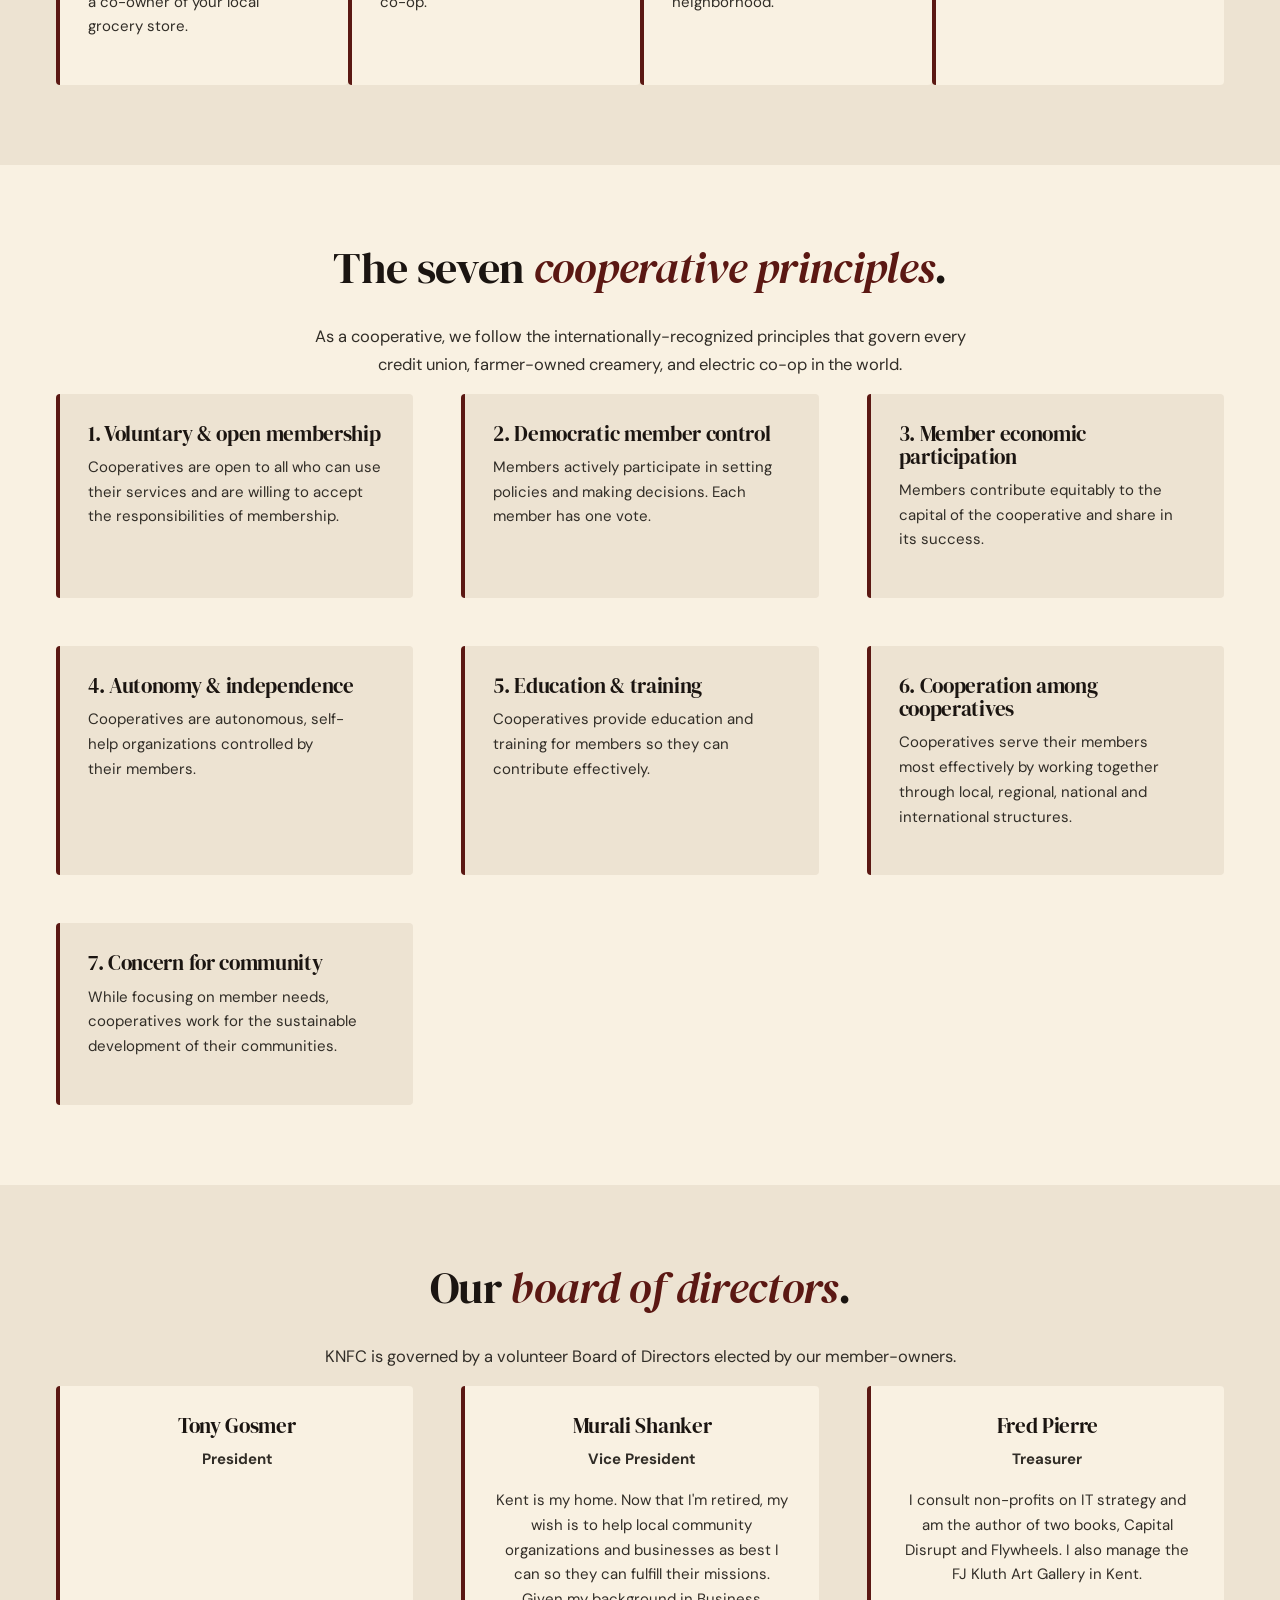
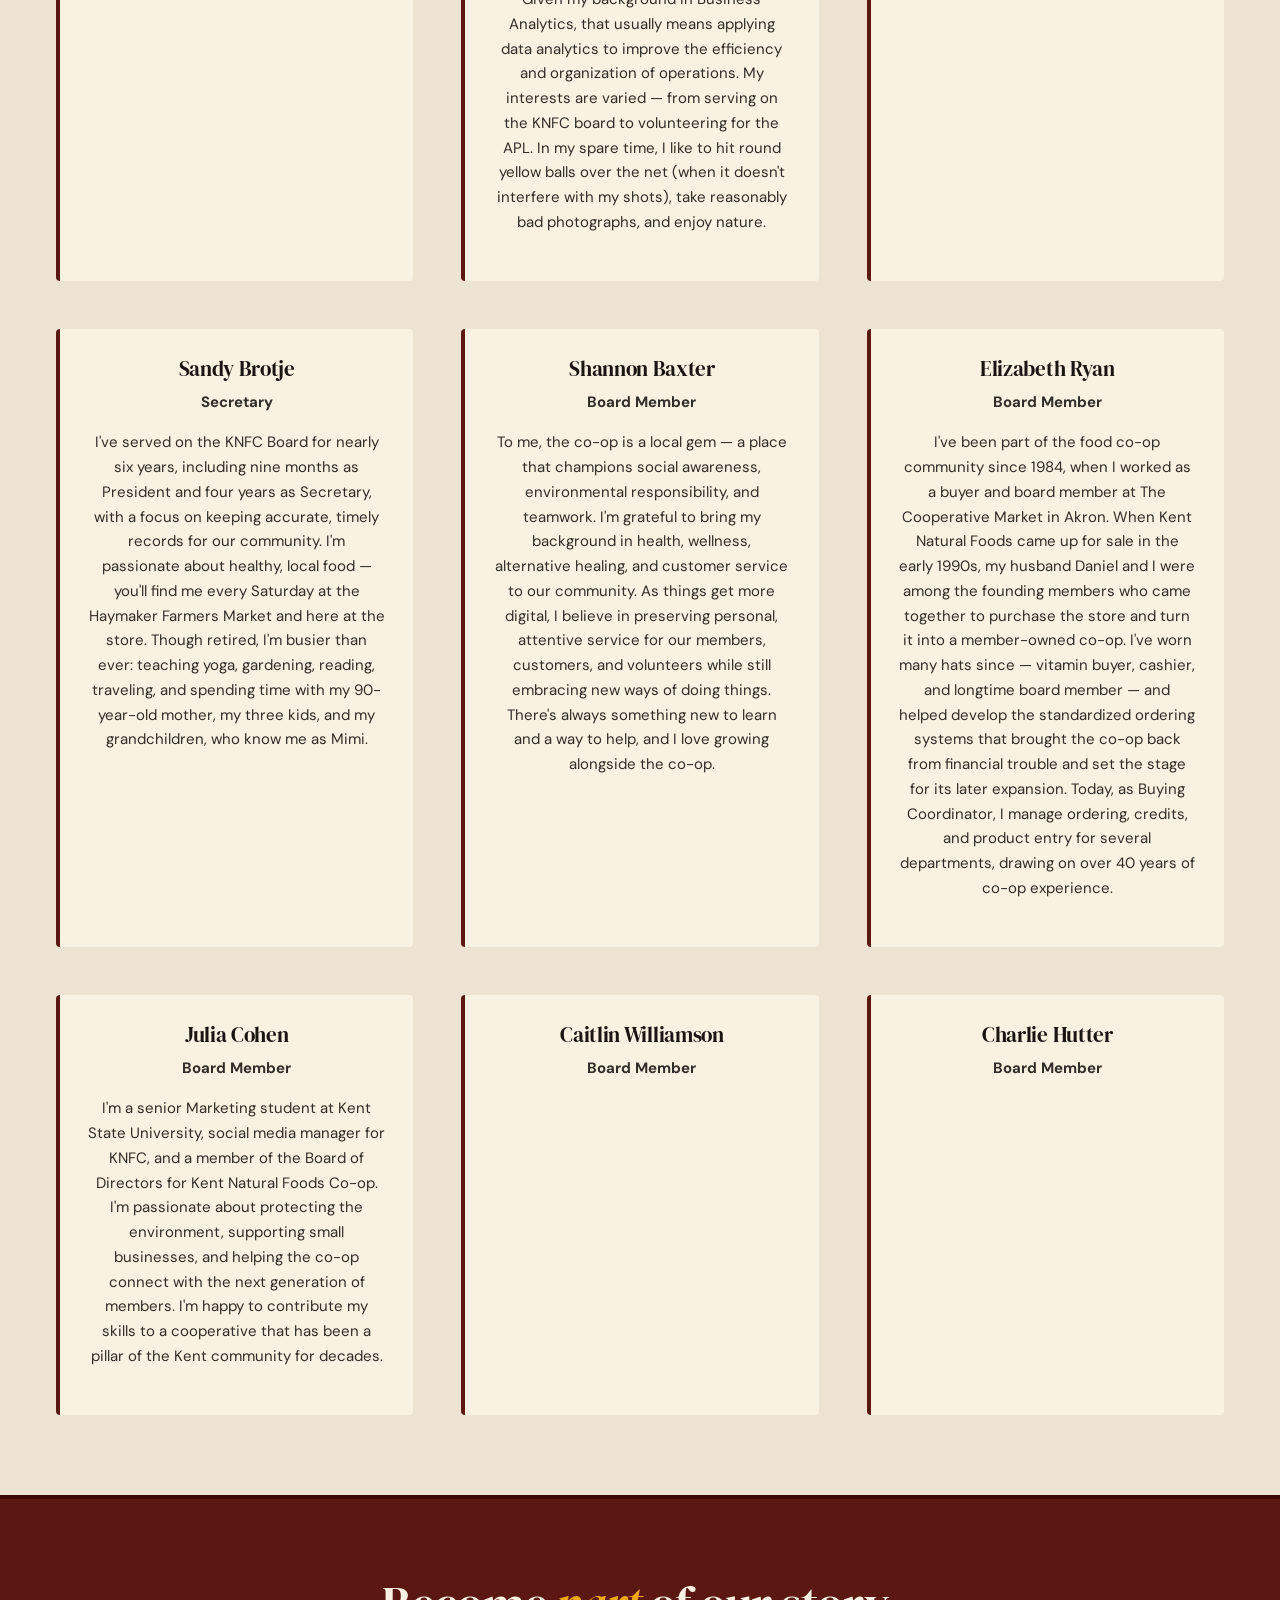
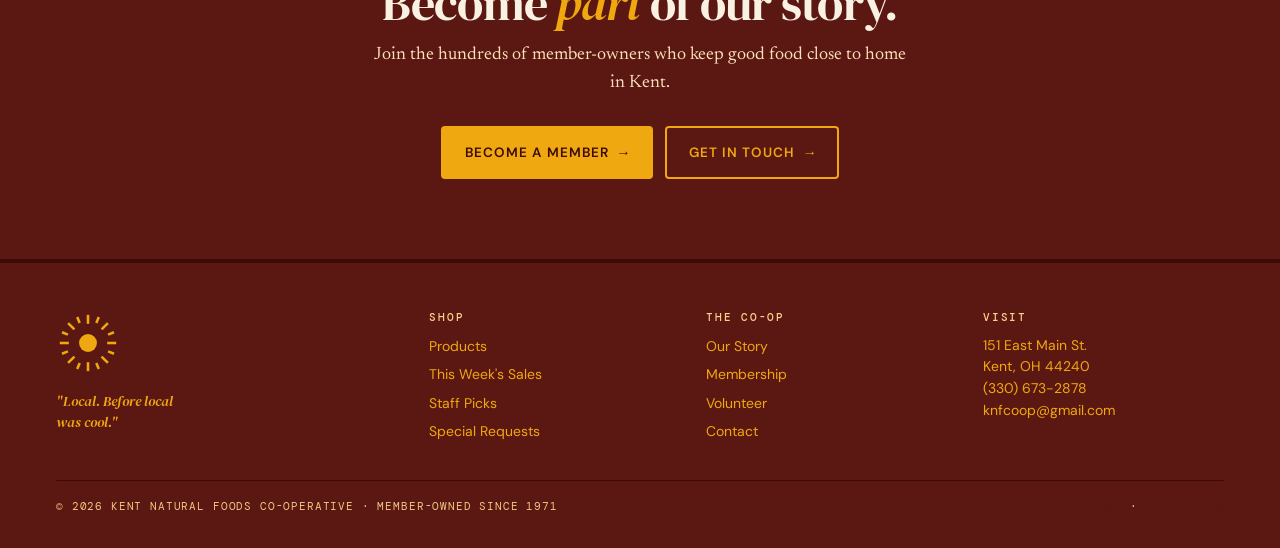
==== commit b84bf537: "Update About page: convert Fred and Elizabeth bios to first person Co-Authored-By: Claude Sonnet 4.6" ====
--- a/about.html
+++ b/about.html
@@ -129,7 +129,7 @@
                     <div class="content-card text-center">
                         <h3>Fred Pierre</h3>
                         <p><strong>Treasurer</strong></p>
-                        <p>Fred consults non-profits on IT strategy, and is the author of two books, Capital Disrupt and Flywheels. He also manages the FJ Kluth Art Gallery in Kent.</p>
+                        <p>I consult non-profits on IT strategy and am the author of two books, Capital Disrupt and Flywheels. I also manage the FJ Kluth Art Gallery in Kent.</p>
                     </div>
                     <div class="content-card text-center">
                         <h3>Sandy Brotje</h3>
@@ -144,7 +144,7 @@
                     <div class="content-card text-center">
                         <h3>Elizabeth Ryan</h3>
                         <p><strong>Board Member</strong></p>
-                        <p>Elizabeth has been part of the food co-op community since 1984, when she worked as a buyer and board member at The Cooperative Market in Akron. When Kent Natural Foods came up for sale in the early 1990s, she and her husband Daniel were among the founding members who came together to purchase the store and turn it into a member-owned co-op. She's worn many hats since — vitamin buyer, cashier, and longtime board member — and helped develop the standardized ordering systems that brought the co-op back from financial trouble and set the stage for its later expansion. Today, as Buying Coordinator, Elizabeth manages ordering, credits, and product entry for several departments, drawing on over 40 years of co-op experience.</p>
+                        <p>I've been part of the food co-op community since 1984, when I worked as a buyer and board member at The Cooperative Market in Akron. When Kent Natural Foods came up for sale in the early 1990s, my husband Daniel and I were among the founding members who came together to purchase the store and turn it into a member-owned co-op. I've worn many hats since — vitamin buyer, cashier, and longtime board member — and helped develop the standardized ordering systems that brought the co-op back from financial trouble and set the stage for its later expansion. Today, as Buying Coordinator, I manage ordering, credits, and product entry for several departments, drawing on over 40 years of co-op experience.</p>
                     </div>
                     <div class="content-card text-center">
                         <h3>Julia Cohen</h3>
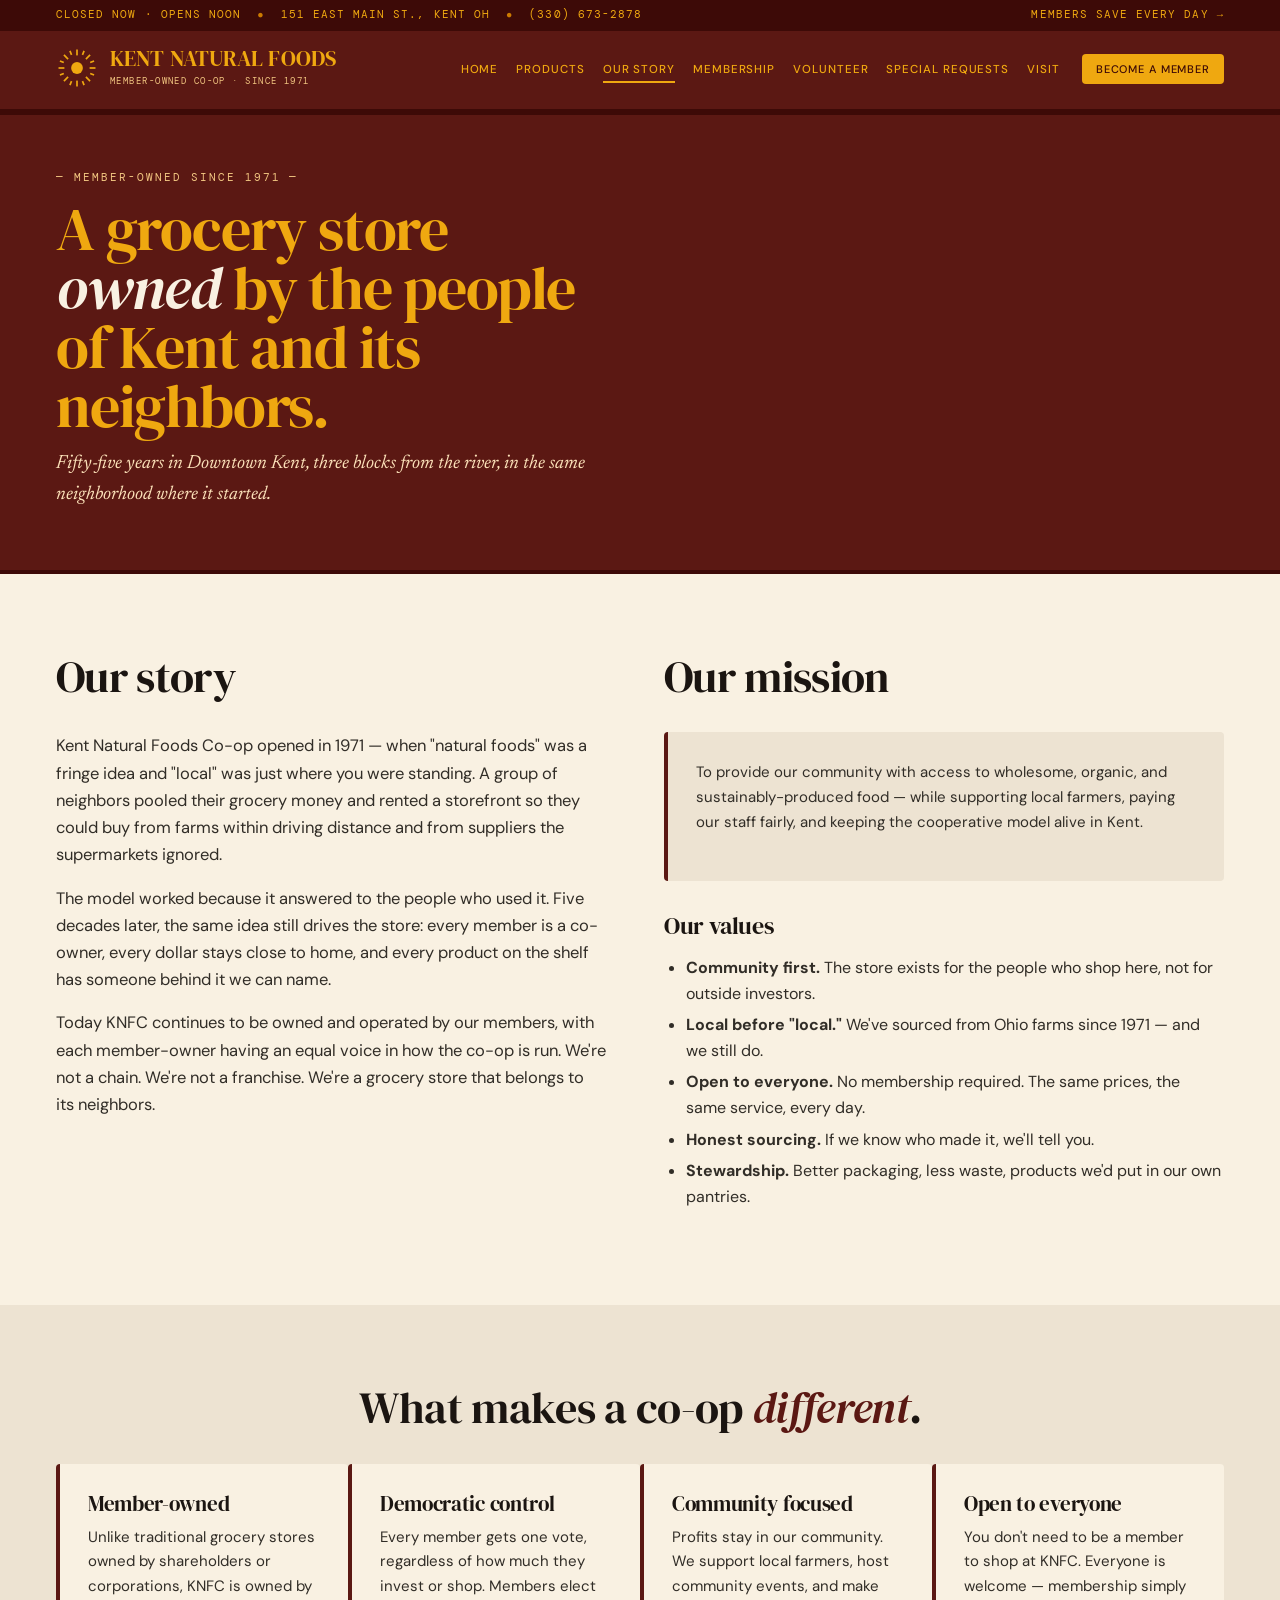
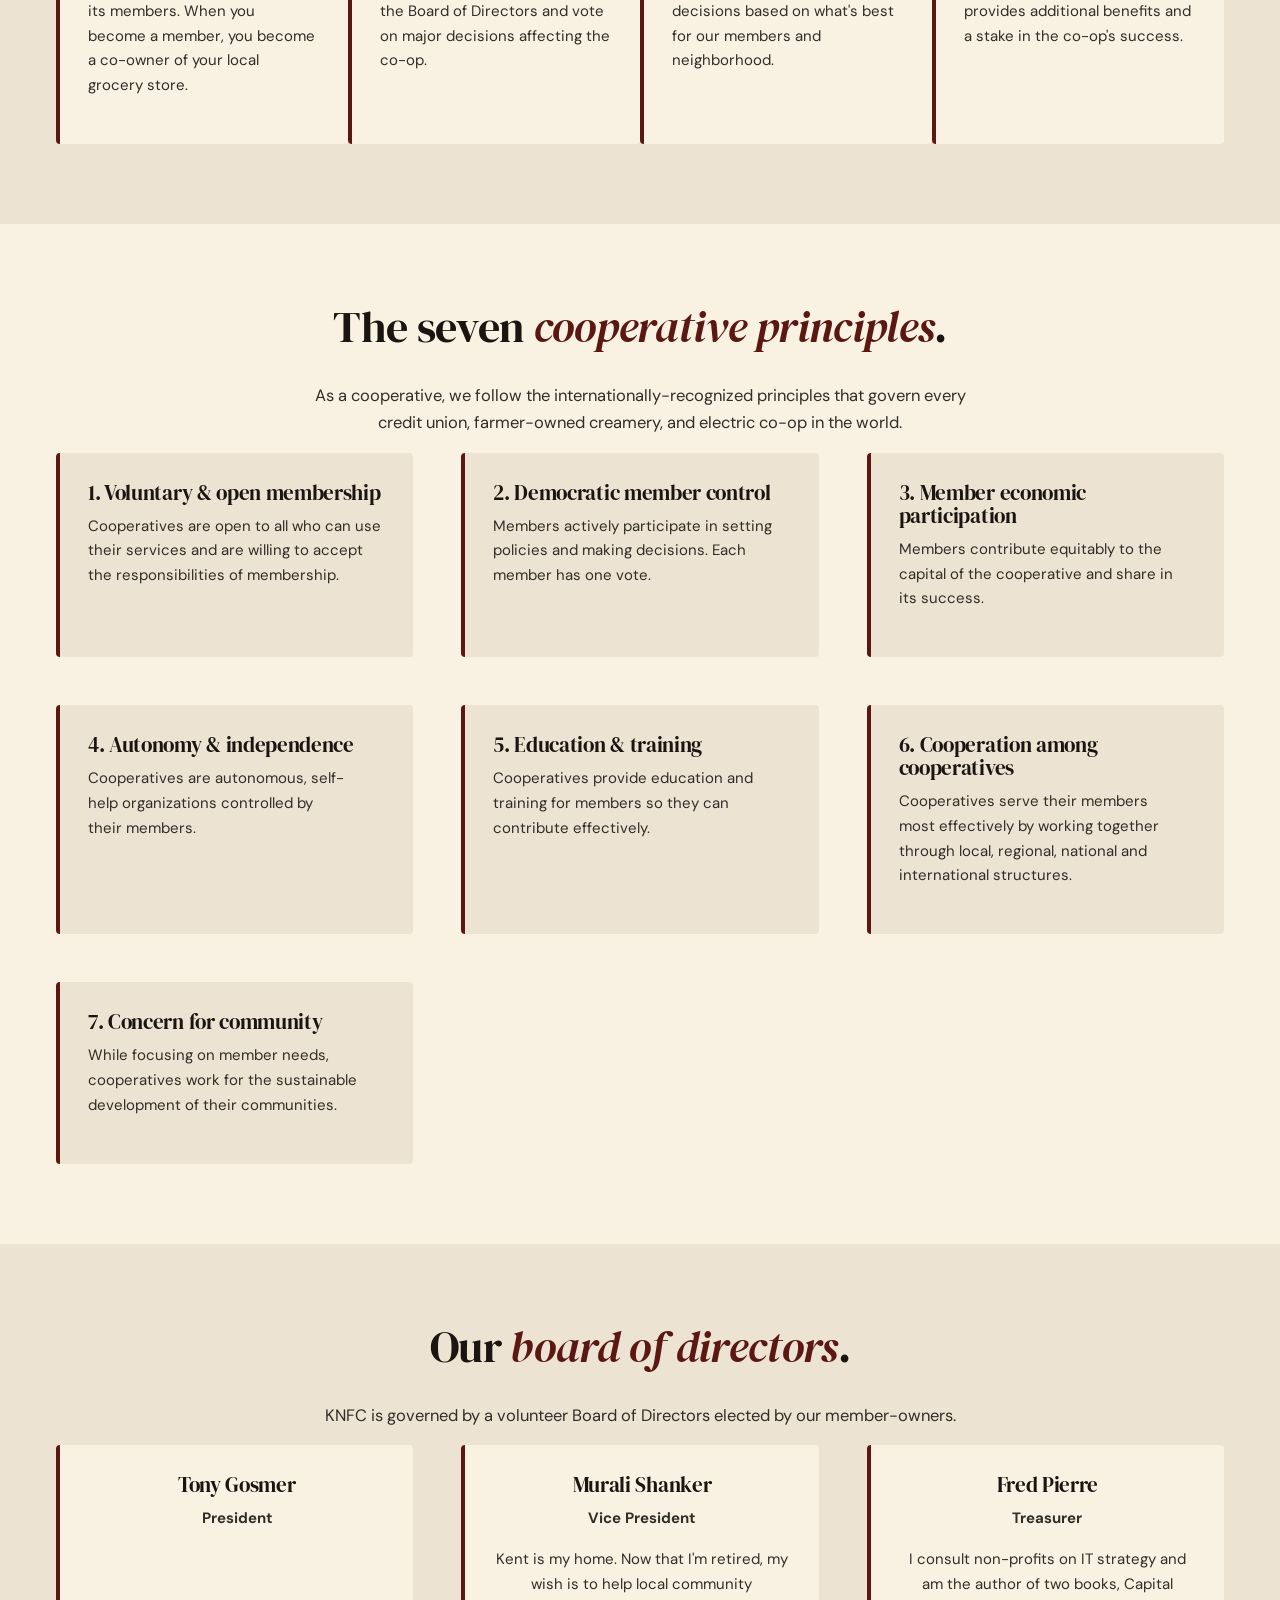
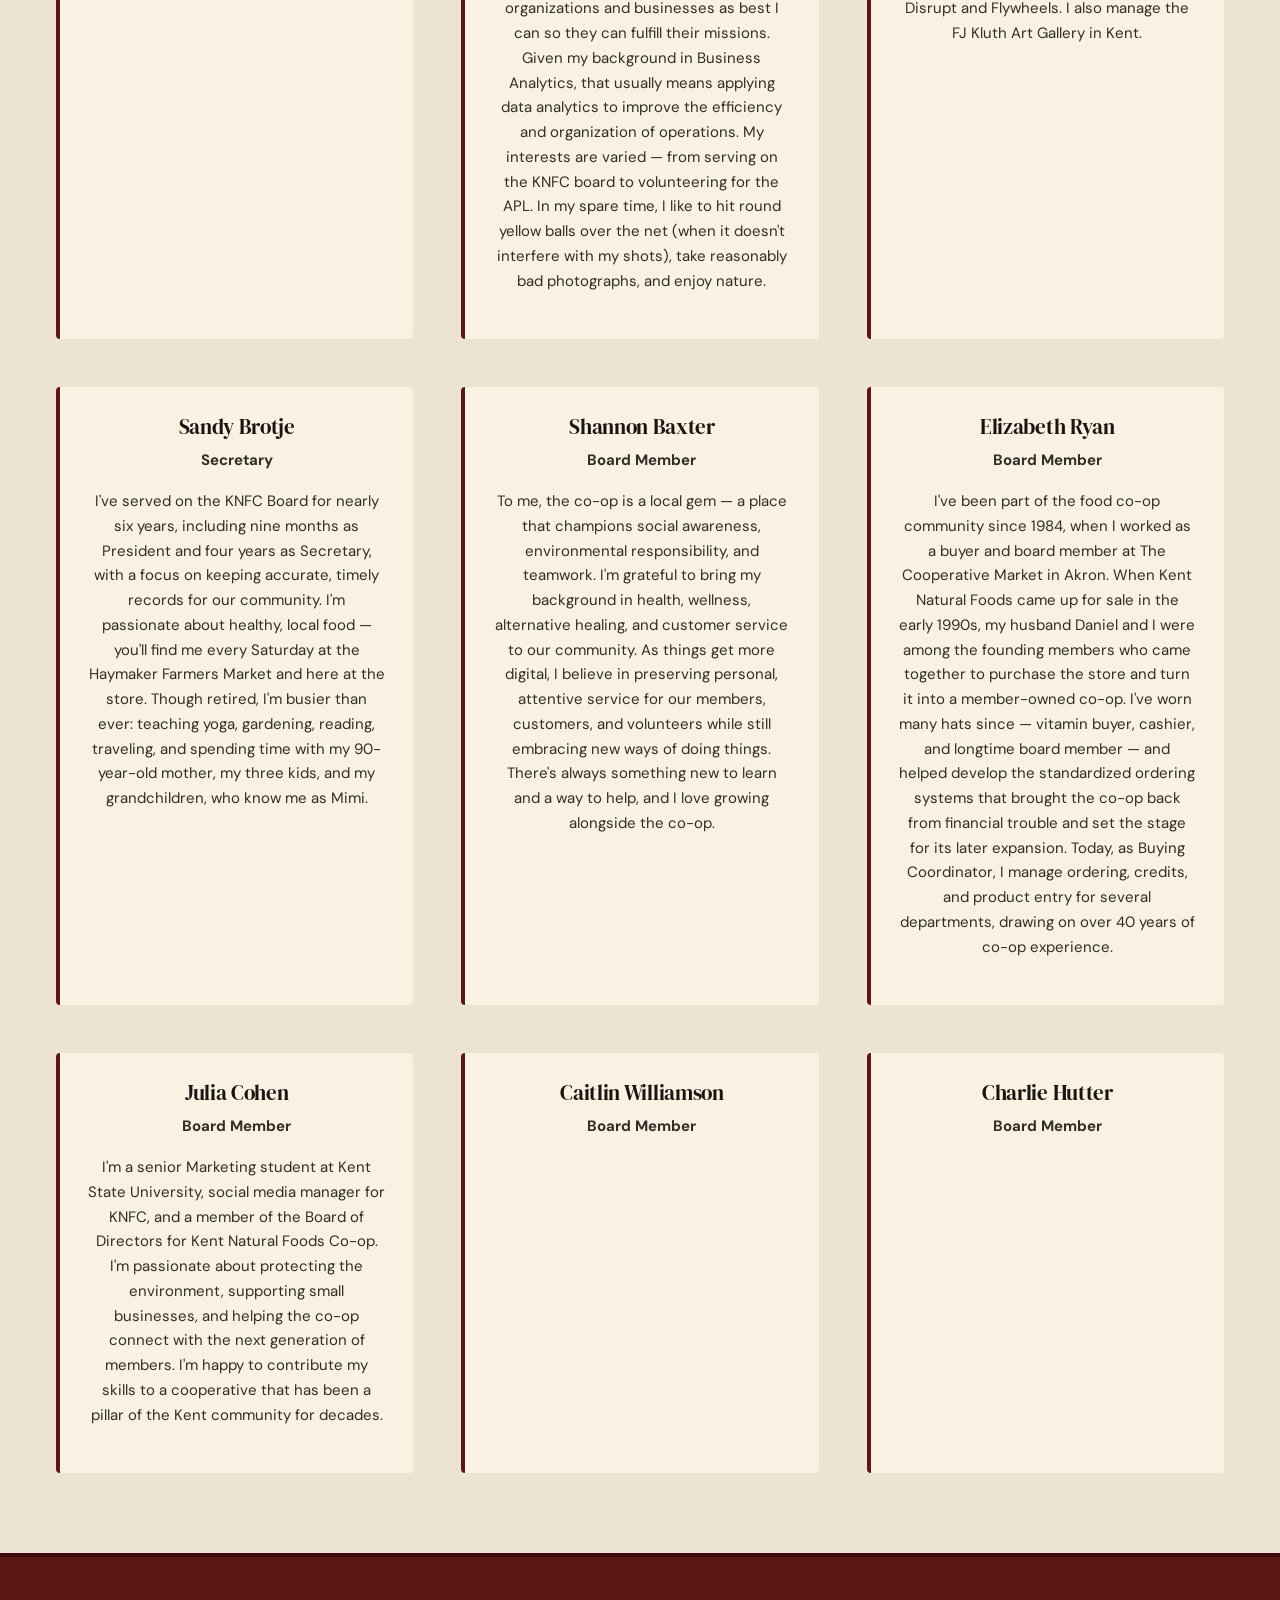
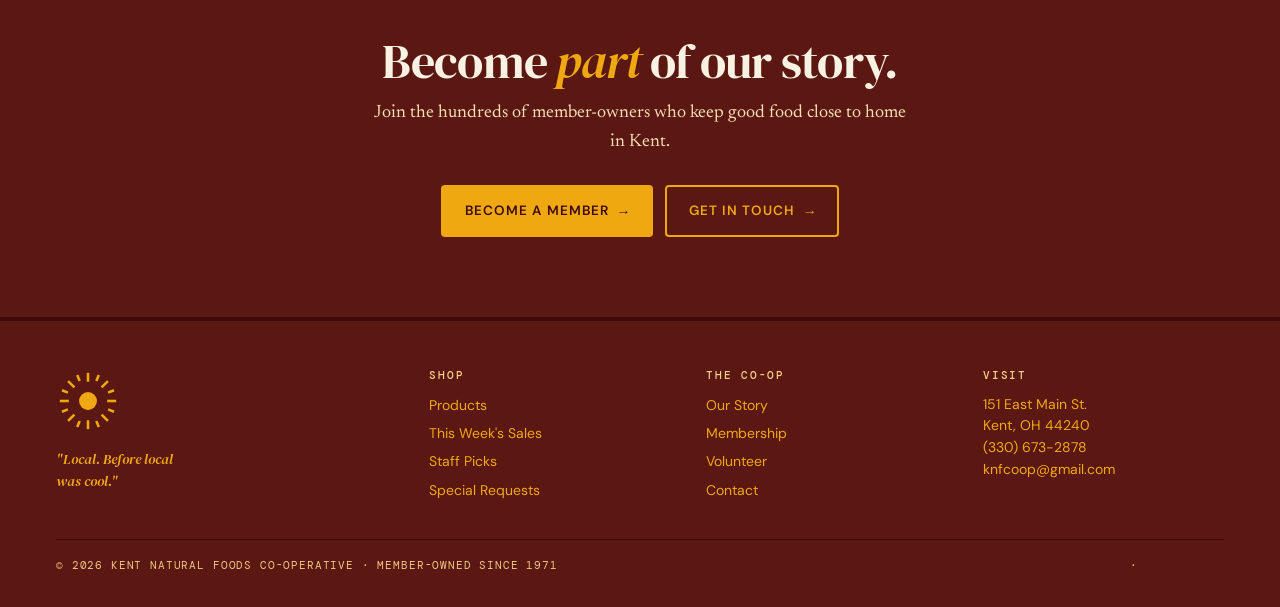
==== commit 1d6ad5b7: "Polish copy and fill in placeholder content across site - index.html: tweak hero headline and manife" ====
--- a/about.html
+++ b/about.html
@@ -17,8 +17,8 @@
         <section class="page-header">
             <div class="container">
                 <div class="pre">— Member-owned since 1971 —</div>
-                <h1>A grocery store <em>owned</em> by the people of Kent.</h1>
-                <p>Fifty-five years on Main Street, three blocks from the river, in the same neighborhood where it started.</p>
+                <h1>A grocery store <em>owned</em> by the people of Kent and its neighbors.</h1>
+                <p>Fifty-five years in Downtown Kent, three blocks from the river, in the same neighborhood where it started.</p>
             </div>
         </section>
 
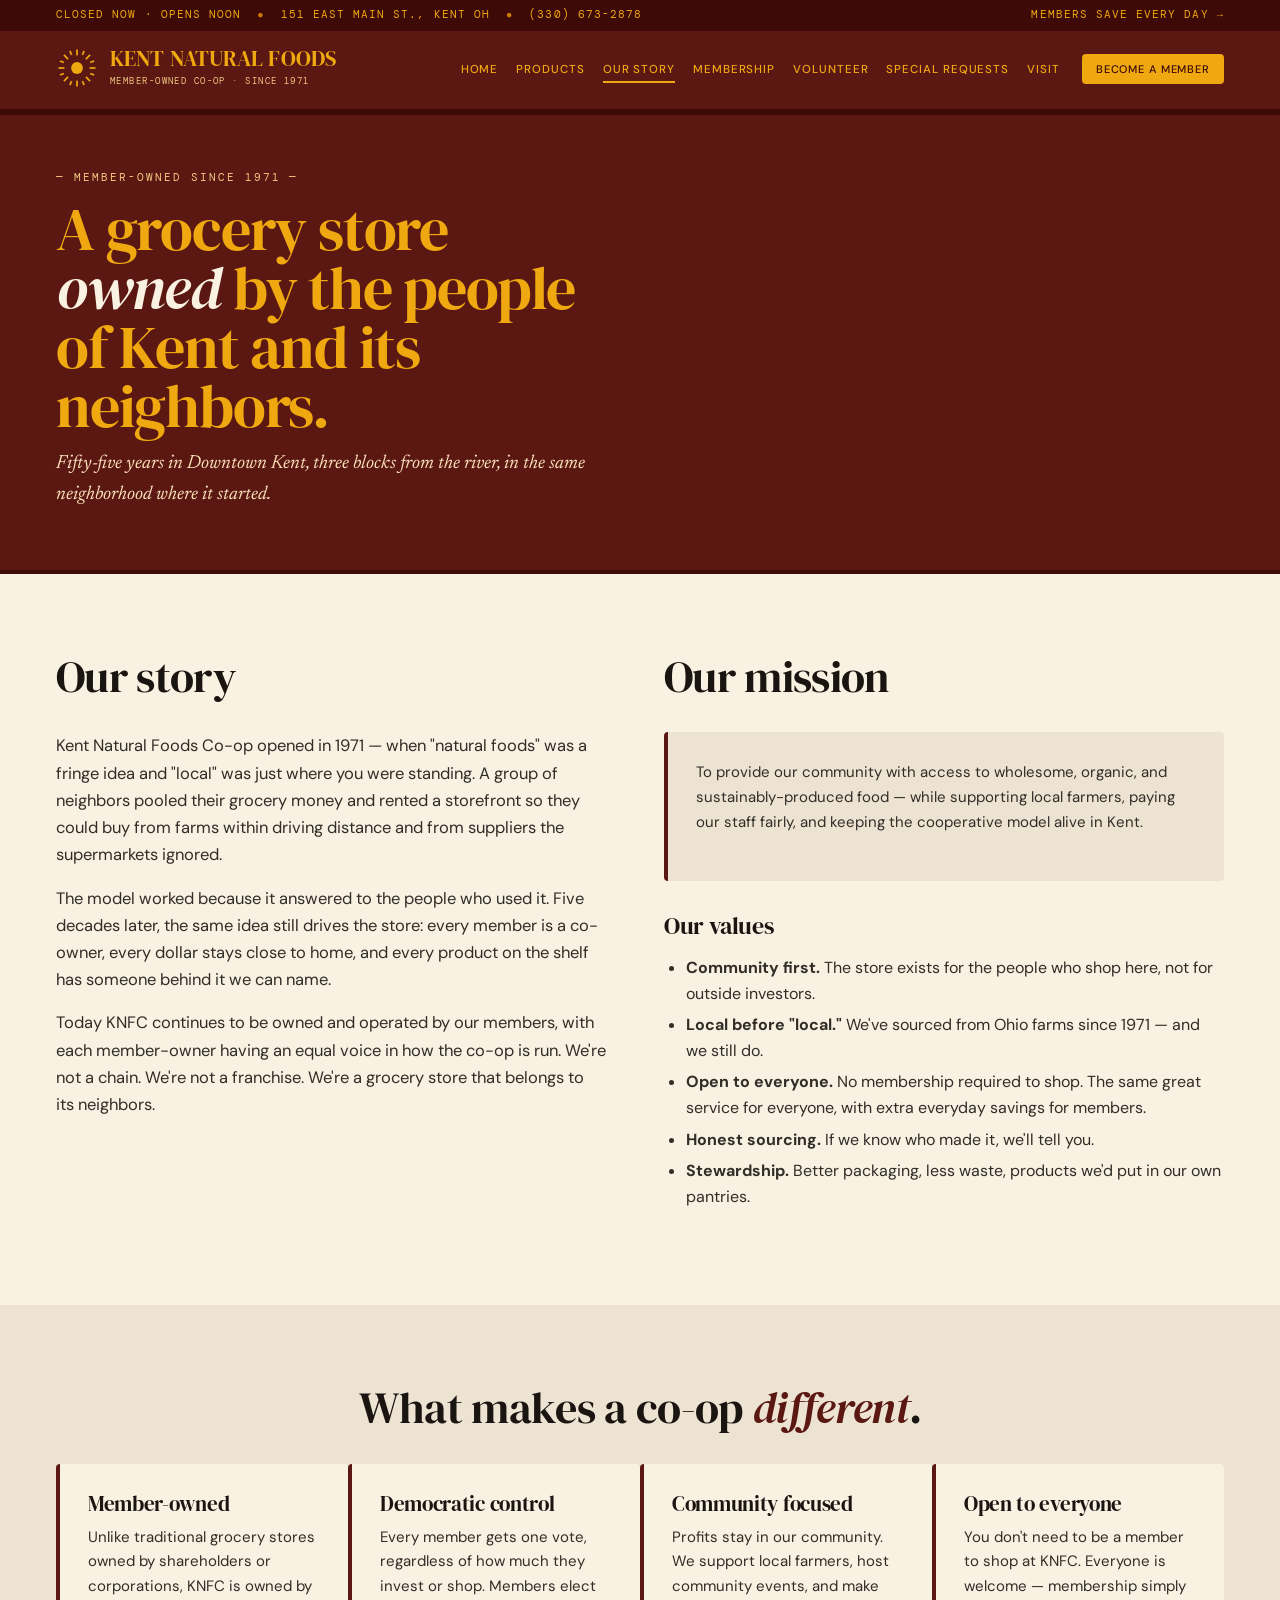
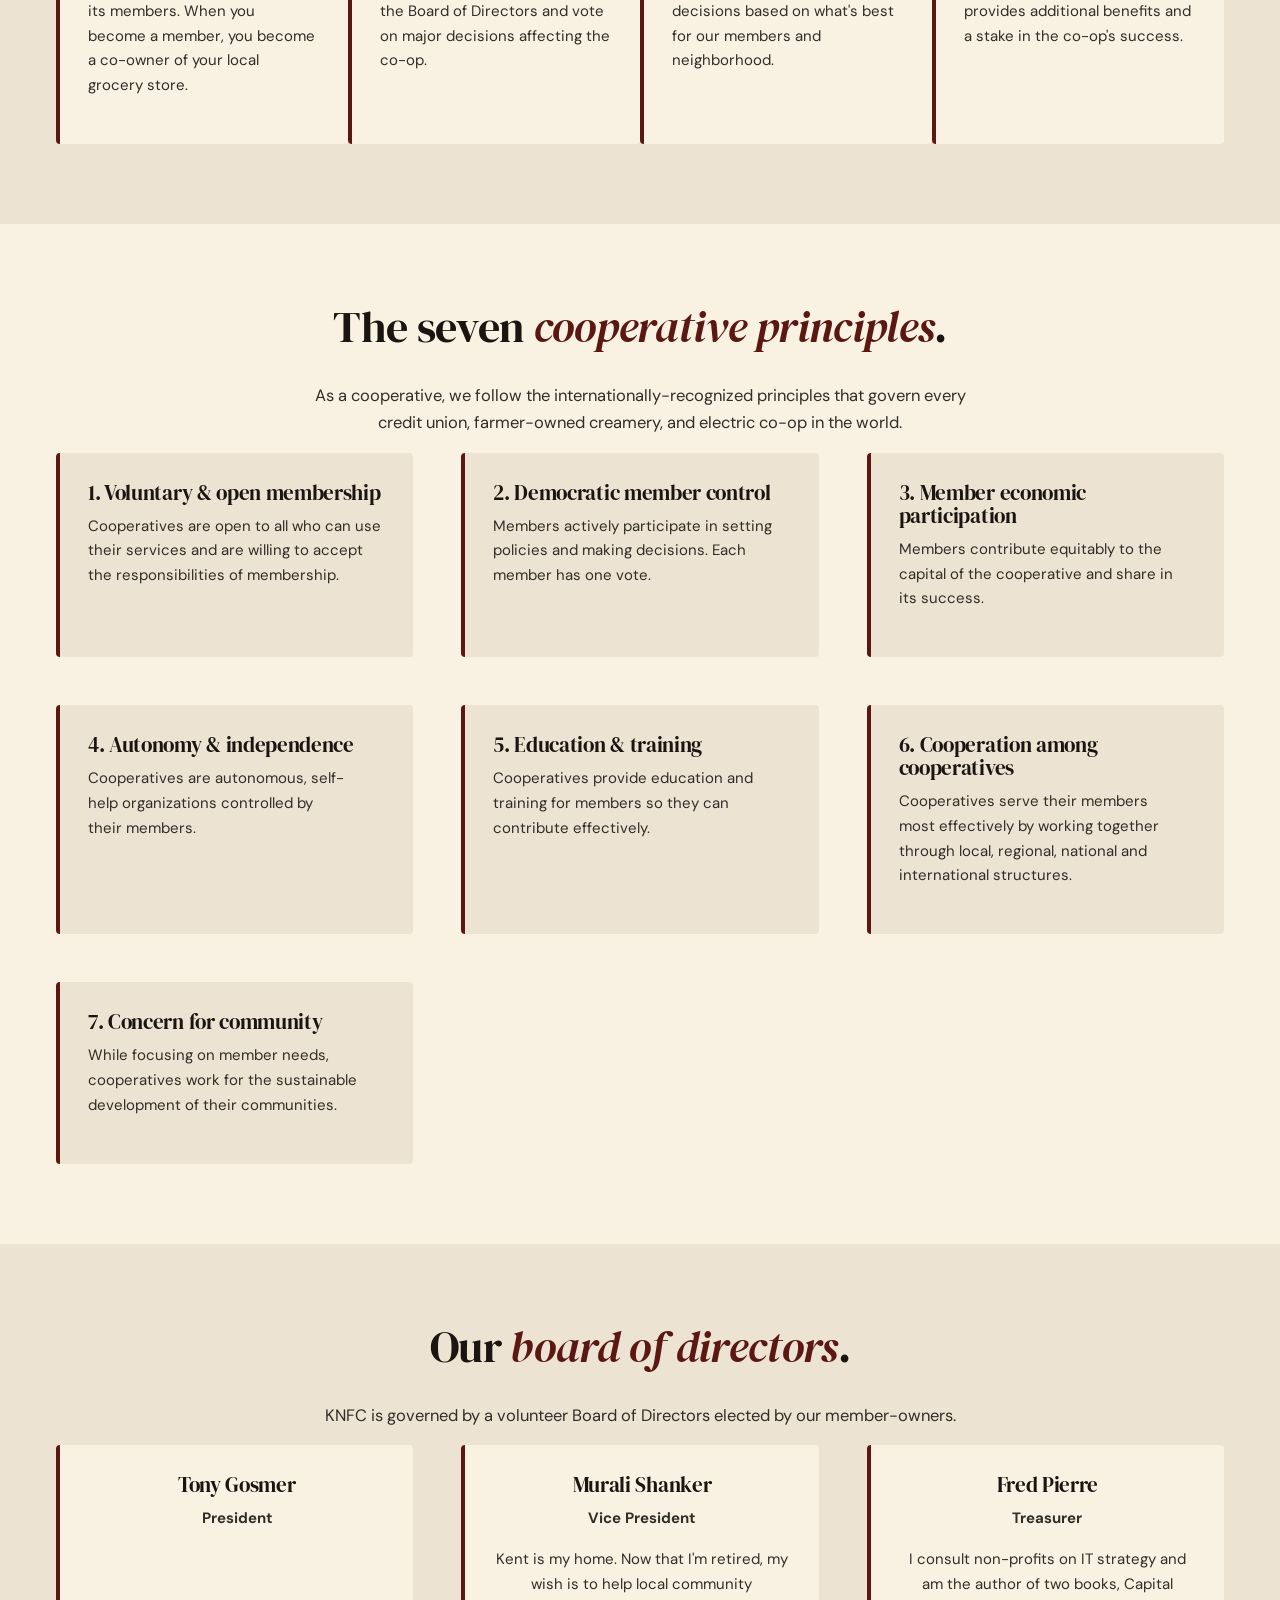
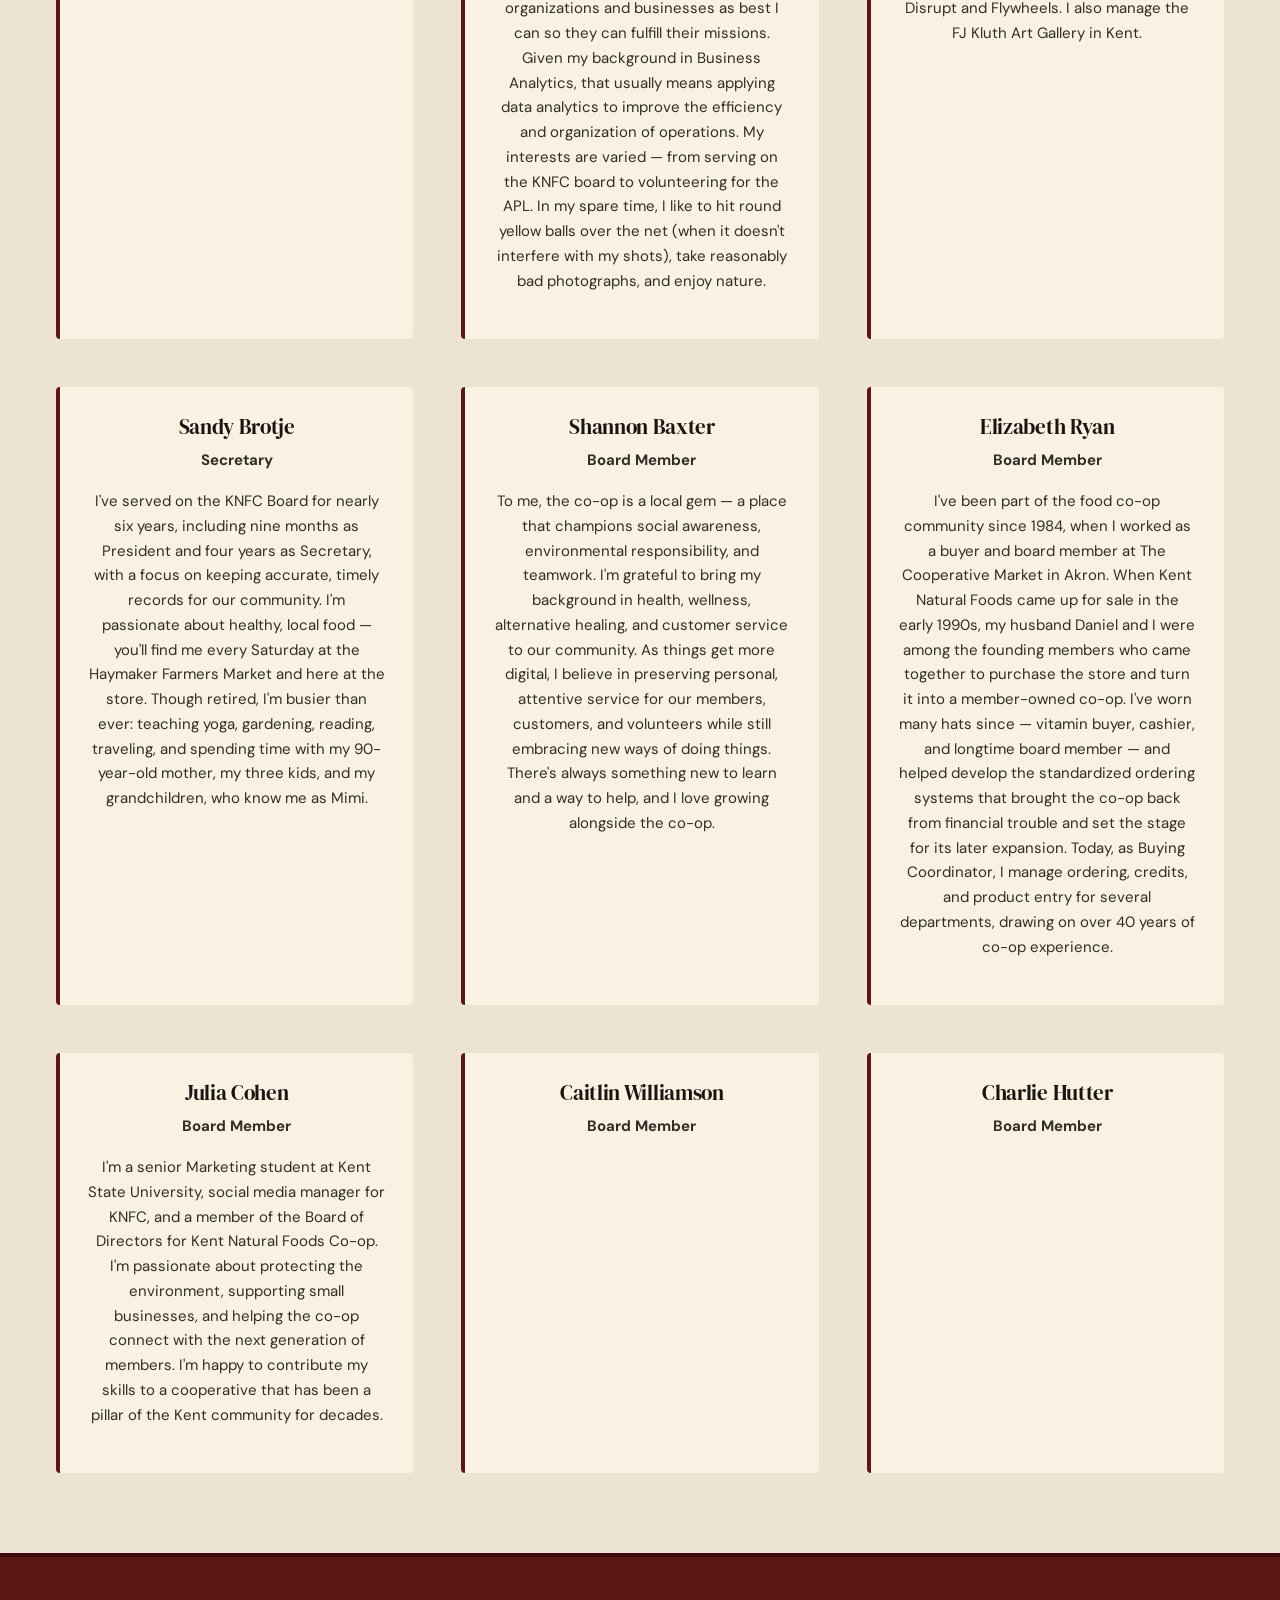
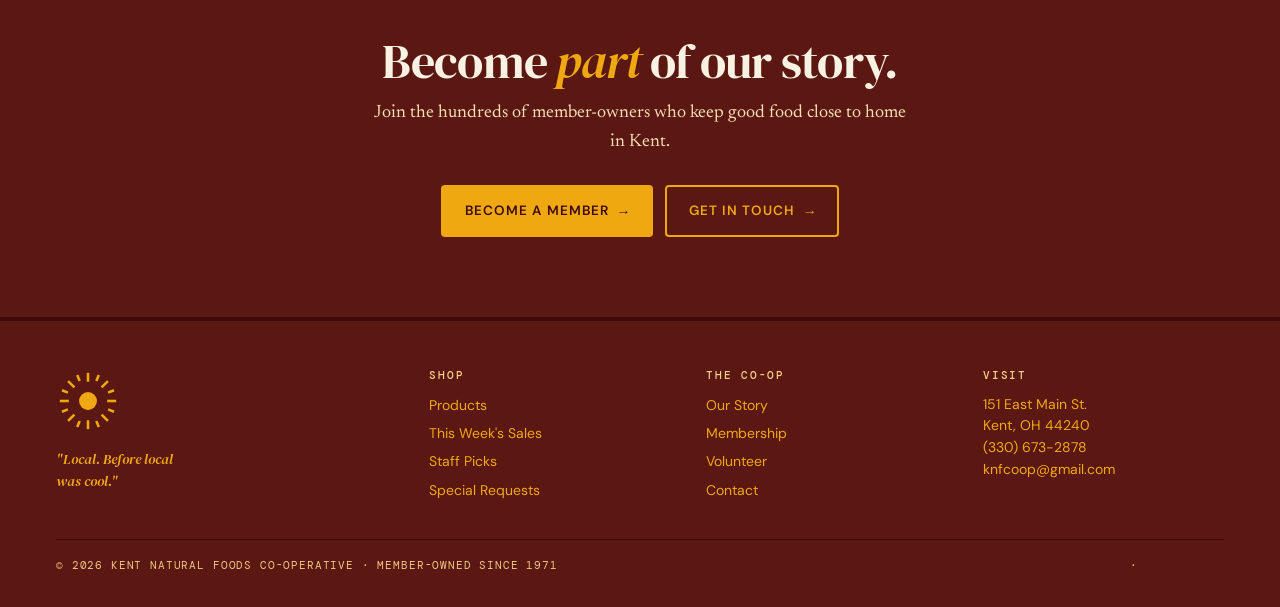
==== commit ed30a9a6: "Remove patronage dividends references, polish copy - membership.html: remove 'patronage dividends' f" ====
--- a/about.html
+++ b/about.html
@@ -41,7 +41,7 @@
                         <ul>
                             <li><strong>Community first.</strong> The store exists for the people who shop here, not for outside investors.</li>
                             <li><strong>Local before "local."</strong> We've sourced from Ohio farms since 1971 — and we still do.</li>
-                            <li><strong>Open to everyone.</strong> No membership required. The same prices, the same service, every day.</li>
+                            <li><strong>Open to everyone.</strong> No membership required to shop. The same great service for everyone, with extra everyday savings for members.</li>
                             <li><strong>Honest sourcing.</strong> If we know who made it, we'll tell you.</li>
                             <li><strong>Stewardship.</strong> Better packaging, less waste, products we'd put in our own pantries.</li>
                         </ul>
